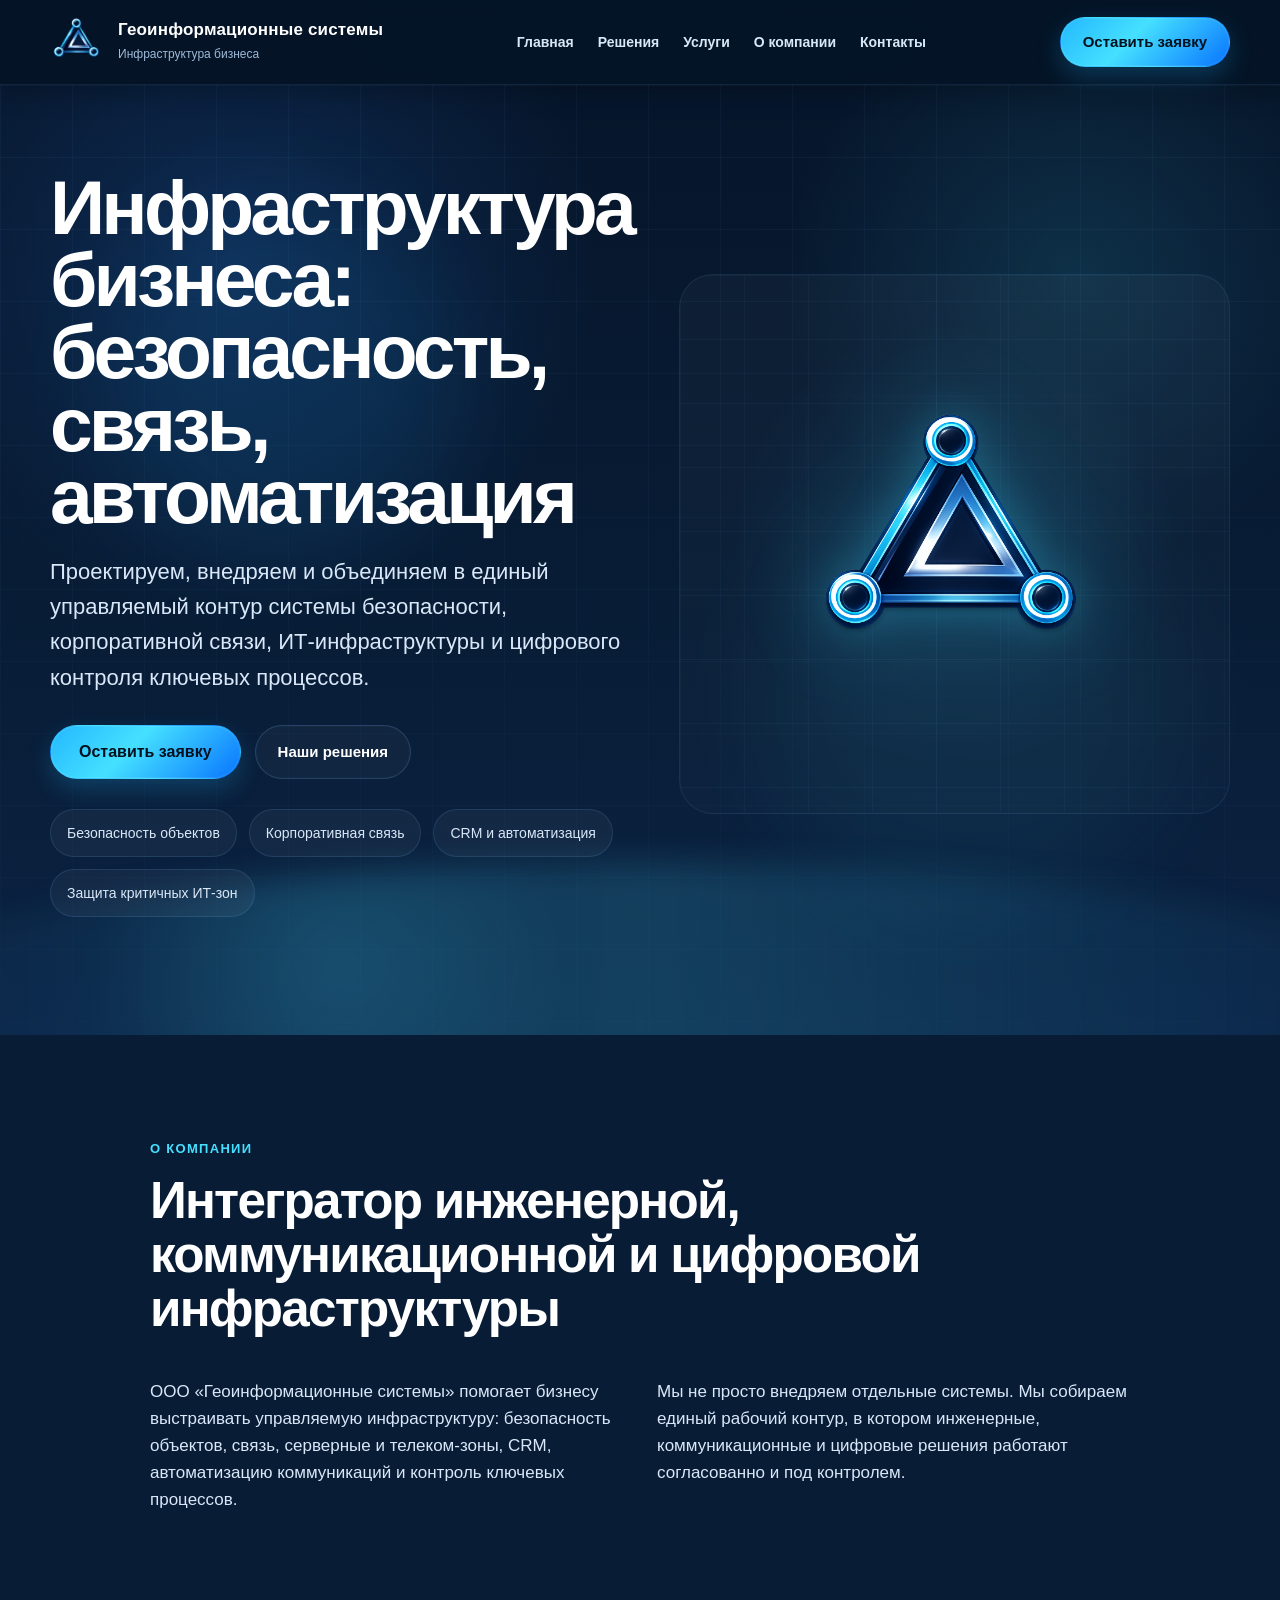
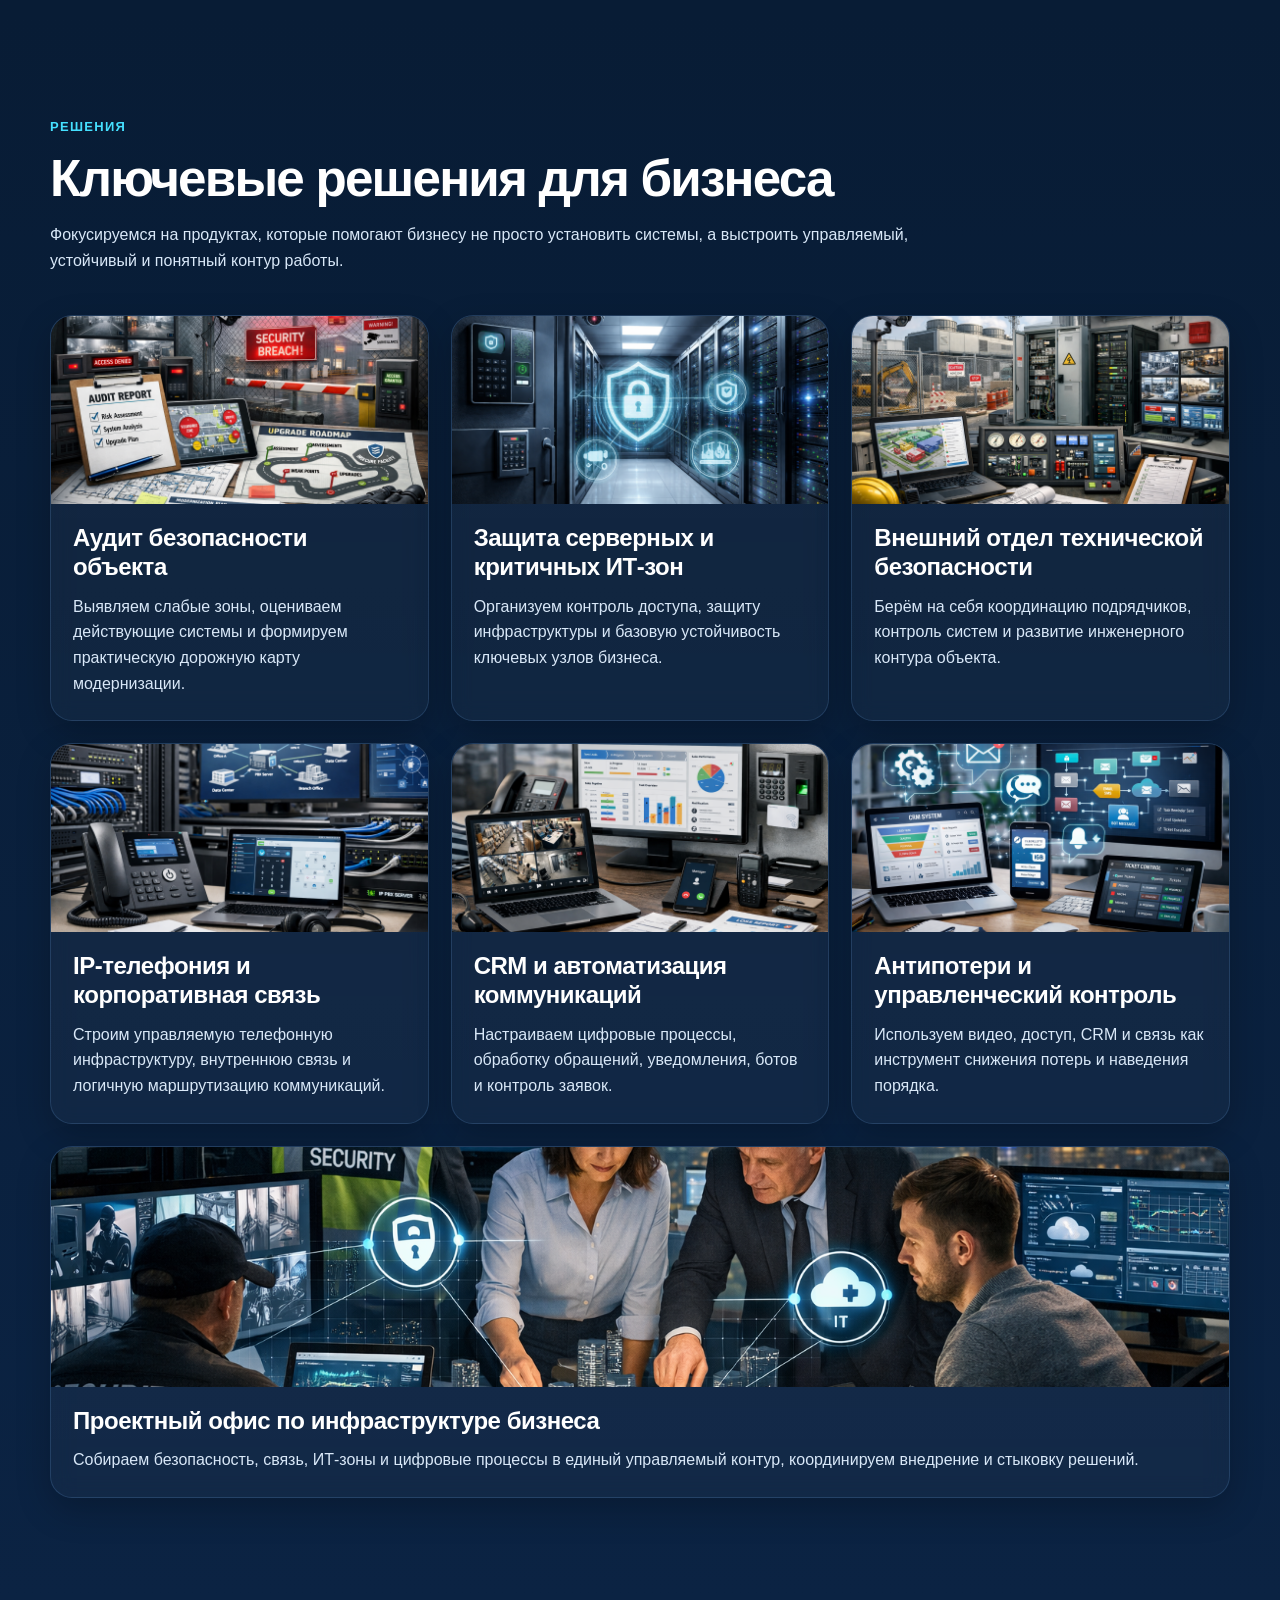
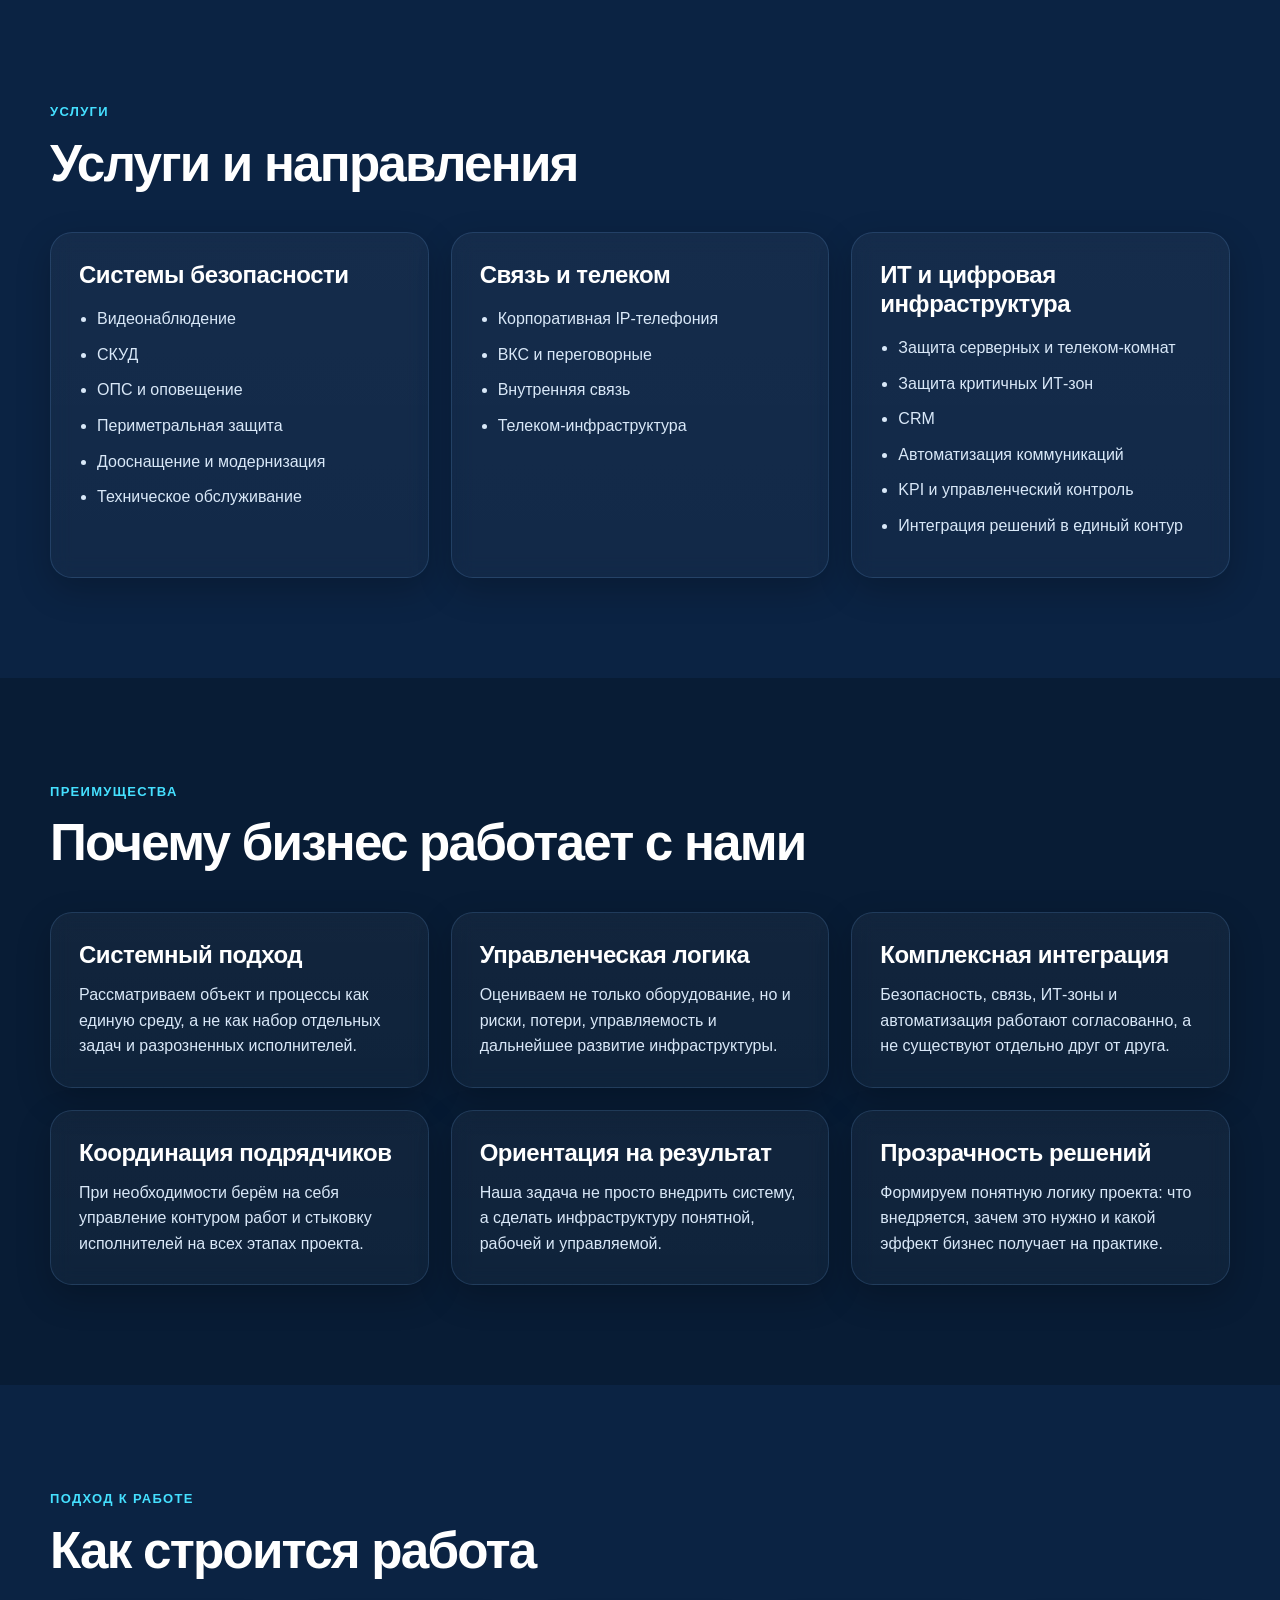
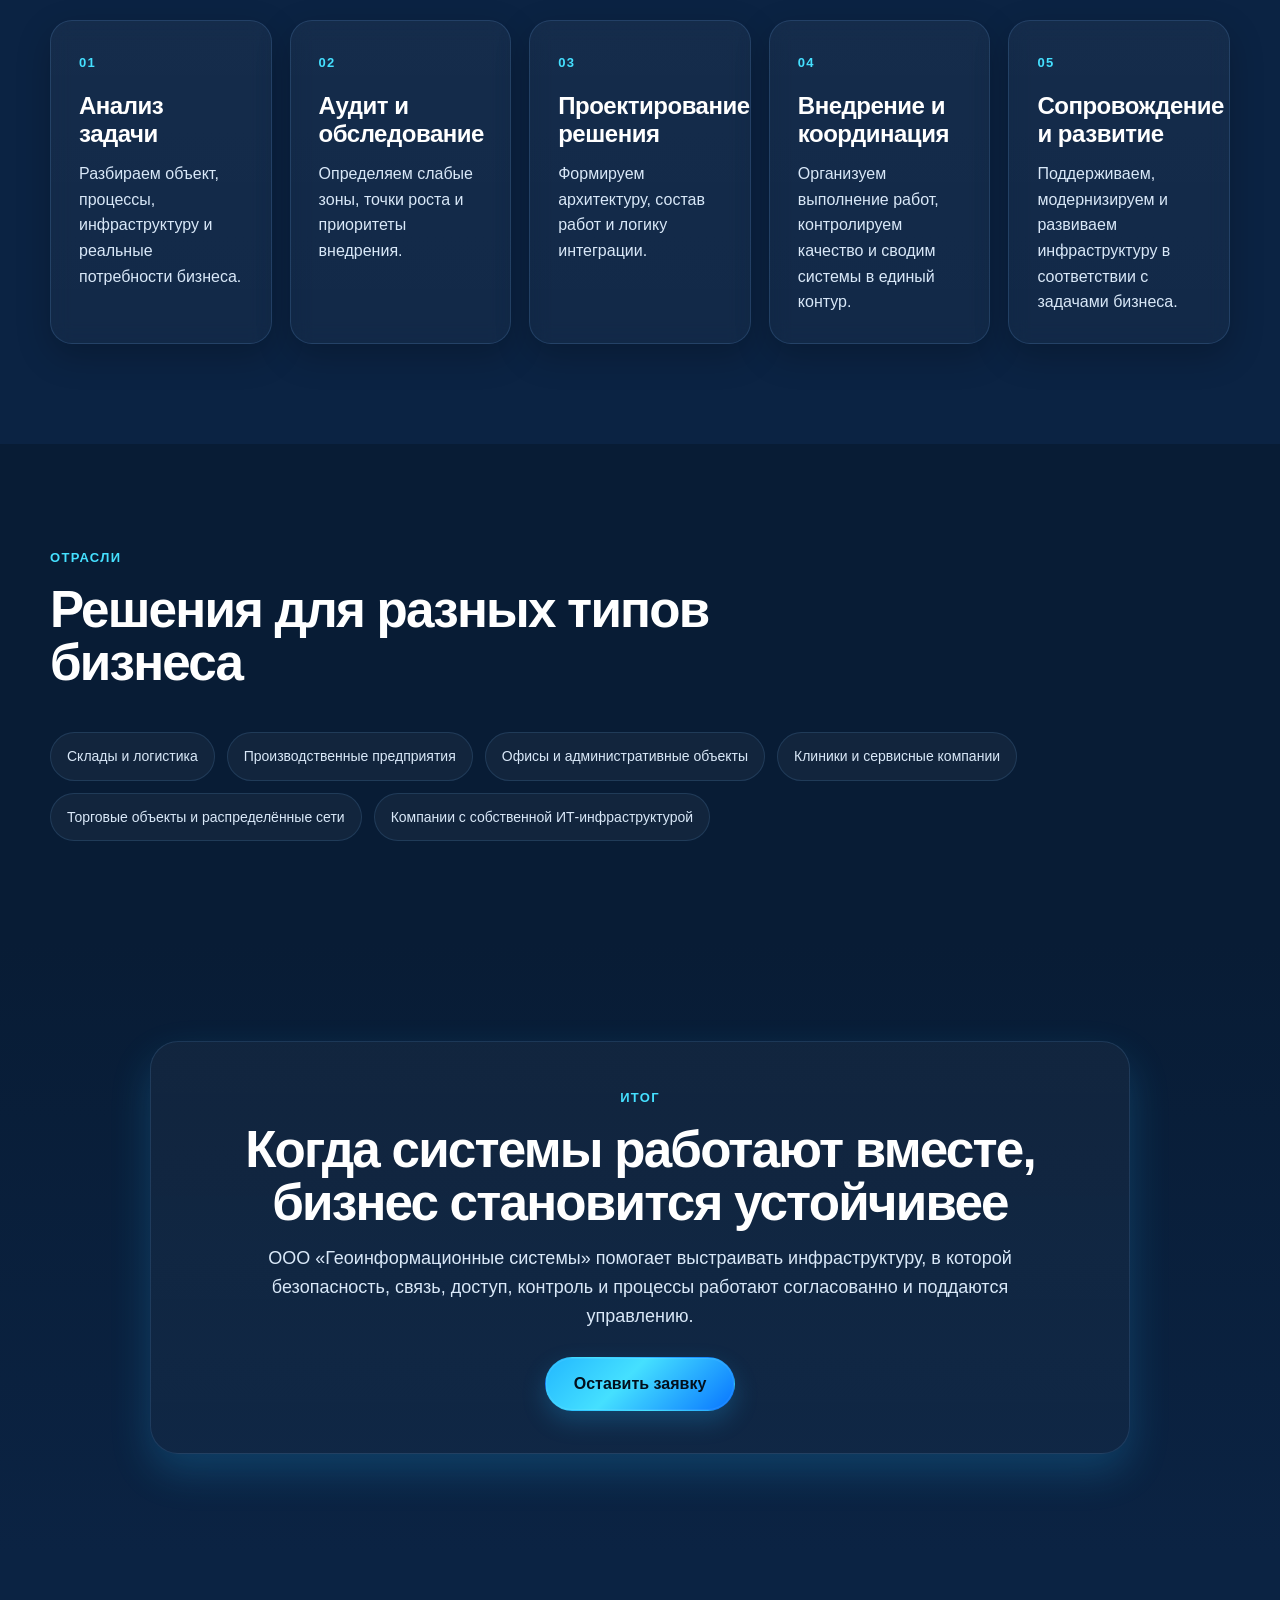
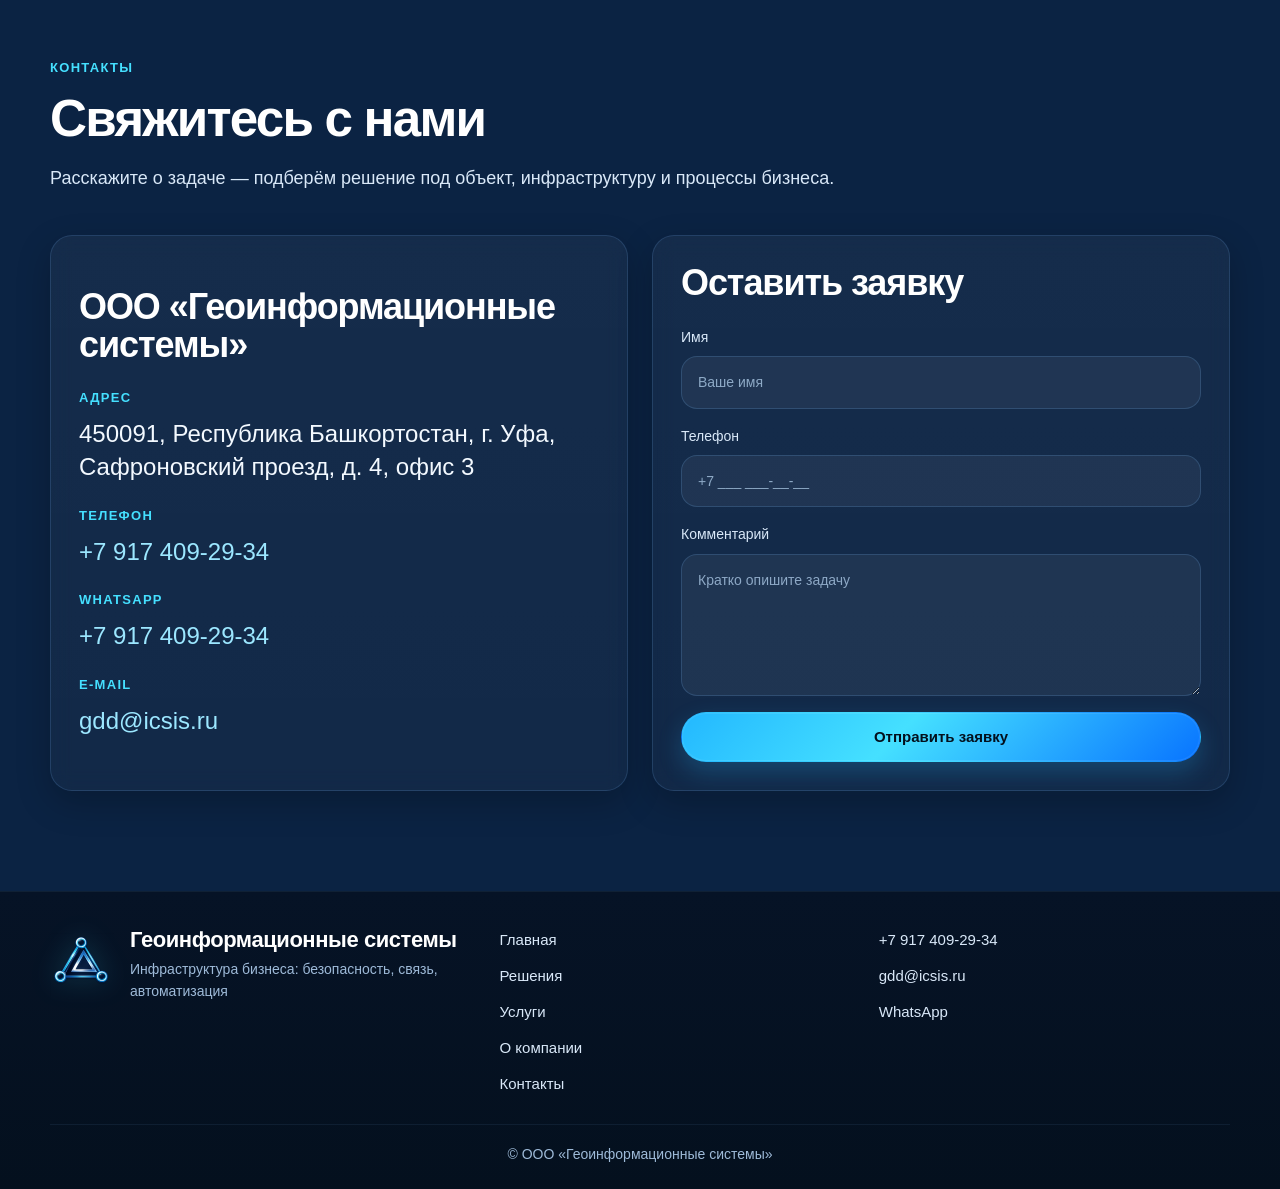
==== index.html @ 40b1e9b3 "index.html" ====
<!DOCTYPE html>
<html lang="ru">
<head>
  <meta charset="UTF-8" />
  <meta name="viewport" content="width=device-width, initial-scale=1.0" />
  <title>ООО «Геоинформационные системы»</title>
  <meta
    name="description"
    content="ООО «Геоинформационные системы». Инфраструктура бизнеса: безопасность, связь, автоматизация."
  />
  <link rel="stylesheet" href="style.css" />
</head>
<body>
  <header class="site-header">
    <div class="container header-container">
      <a href="#top" class="brand" aria-label="На главную">
        <div class="brand-logo">
          <img
            src="images/logo.png"
            alt="Логотип Геоинформационные системы"
            class="logo-img logo-img-small"
          />
        </div>
        <div class="brand-text">
          <span class="brand-title">Геоинформационные системы</span>
          <span class="brand-subtitle">Инфраструктура бизнеса</span>
        </div>
      </a>

      <nav class="main-nav" aria-label="Основная навигация">
        <a href="#hero">Главная</a>
        <a href="#solutions">Решения</a>
        <a href="#services">Услуги</a>
        <a href="#about">О компании</a>
        <a href="#contacts">Контакты</a>
      </nav>

      <a class="button button-primary header-button" href="#contacts">Оставить заявку</a>
    </div>
  </header>

  <main id="top">
    <section class="hero" id="hero">
      <div class="hero-bg-grid"></div>
      <div class="hero-bg-glow hero-bg-glow-1"></div>
      <div class="hero-bg-glow hero-bg-glow-2"></div>

      <div class="container hero-container hero-container-split">
        <div class="hero-content">
          <div class="hero-title-block">
            <h1>Инфраструктура бизнеса: безопасность, связь, автоматизация</h1>
          </div>

          <p class="hero-description">
            Проектируем, внедряем и объединяем в единый управляемый контур системы
            безопасности, корпоративной связи, ИТ-инфраструктуры и цифрового контроля
            ключевых процессов.
          </p>

          <div class="hero-buttons">
            <a class="button button-primary button-primary-large" href="#contacts">Оставить заявку</a>
            <a class="button button-secondary" href="#solutions">Наши решения</a>
          </div>

          <div class="hero-tags">
            <span>Безопасность объектов</span>
            <span>Корпоративная связь</span>
            <span>CRM и автоматизация</span>
            <span>Защита критичных ИТ-зон</span>
          </div>
        </div>

        <div class="hero-visual">
          <div class="hero-visual-frame">
            <div class="hero-logo-card">
              <img
                src="images/logo.png"
                alt="Логотип Геоинформационные системы"
                class="hero-main-logo"
              />
            </div>
          </div>
        </div>
      </div>
    </section>

    <section class="section section-about" id="about">
      <div class="container narrow">
        <div class="section-heading section-heading-tight">
          <span class="section-label">О компании</span>
          <h2>Интегратор инженерной, коммуникационной и цифровой инфраструктуры</h2>
        </div>

        <div class="text-columns">
          <p>
            ООО «Геоинформационные системы» помогает бизнесу выстраивать управляемую
            инфраструктуру: безопасность объектов, связь, серверные и телеком-зоны,
            CRM, автоматизацию коммуникаций и контроль ключевых процессов.
          </p>
          <p>
            Мы не просто внедряем отдельные системы. Мы собираем единый рабочий контур,
            в котором инженерные, коммуникационные и цифровые решения работают
            согласованно и под контролем.
          </p>
        </div>
      </div>
    </section>

    <section class="section section-solutions" id="solutions">
      <div class="container">
        <div class="section-heading">
          <span class="section-label">Решения</span>
          <h2>Ключевые решения для бизнеса</h2>
          <p>
            Фокусируемся на продуктах, которые помогают бизнесу не просто установить
            системы, а выстроить управляемый, устойчивый и понятный контур работы.
          </p>
        </div>

        <div class="cards-grid cards-grid-3">
          <article class="card solution-card">
            <img src="images/audit.png" alt="Аудит безопасности объекта" class="solution-image" />
            <div class="solution-content">
              <h3>Аудит безопасности объекта</h3>
              <p>
                Выявляем слабые зоны, оцениваем действующие системы и формируем
                практическую дорожную карту модернизации.
              </p>
            </div>
          </article>

          <article class="card solution-card">
            <img
              src="images/server-security.png"
              alt="Защита серверных и критичных ИТ-зон"
              class="solution-image"
            />
            <div class="solution-content">
              <h3>Защита серверных и критичных ИТ-зон</h3>
              <p>
                Организуем контроль доступа, защиту инфраструктуры и базовую устойчивость
                ключевых узлов бизнеса.
              </p>
            </div>
          </article>

          <article class="card solution-card">
            <img
              src="images/external-security-office.png"
              alt="Внешний отдел технической безопасности"
              class="solution-image"
            />
            <div class="solution-content">
              <h3>Внешний отдел технической безопасности</h3>
              <p>
                Берём на себя координацию подрядчиков, контроль систем и развитие
                инженерного контура объекта.
              </p>
            </div>
          </article>

          <article class="card solution-card">
            <img
              src="images/ip-telephony.png"
              alt="IP-телефония и корпоративная связь"
              class="solution-image"
            />
            <div class="solution-content">
              <h3>IP-телефония и корпоративная связь</h3>
              <p>
                Строим управляемую телефонную инфраструктуру, внутреннюю связь и
                логичную маршрутизацию коммуникаций.
              </p>
            </div>
          </article>

          <article class="card solution-card">
            <img
              src="images/crm-automation.png"
              alt="CRM и автоматизация коммуникаций"
              class="solution-image"
            />
            <div class="solution-content">
              <h3>CRM и автоматизация коммуникаций</h3>
              <p>
                Настраиваем цифровые процессы, обработку обращений, уведомления,
                ботов и контроль заявок.
              </p>
            </div>
          </article>

          <article class="card solution-card">
            <img
              src="images/anti-loss-control.png"
              alt="Антипотери и управленческий контроль"
              class="solution-image"
            />
            <div class="solution-content">
              <h3>Антипотери и управленческий контроль</h3>
              <p>
                Используем видео, доступ, CRM и связь как инструмент снижения потерь
                и наведения порядка.
              </p>
            </div>
          </article>

          <article class="card solution-card solution-card-wide">
            <img
              src="images/project-office.png"
              alt="Проектный офис по инфраструктуре бизнеса"
              class="solution-image solution-image-wide"
            />
            <div class="solution-content">
              <h3>Проектный офис по инфраструктуре бизнеса</h3>
              <p>
                Собираем безопасность, связь, ИТ-зоны и цифровые процессы в единый
                управляемый контур, координируем внедрение и стыковку решений.
              </p>
            </div>
          </article>
        </div>
      </div>
    </section>

    <section class="section section-services" id="services">
      <div class="container">
        <div class="section-heading">
          <span class="section-label">Услуги</span>
          <h2>Услуги и направления</h2>
        </div>

        <div class="services-columns">
          <article class="service-list card">
            <h3>Системы безопасности</h3>
            <ul>
              <li>Видеонаблюдение</li>
              <li>СКУД</li>
              <li>ОПС и оповещение</li>
              <li>Периметральная защита</li>
              <li>Дооснащение и модернизация</li>
              <li>Техническое обслуживание</li>
            </ul>
          </article>

          <article class="service-list card">
            <h3>Связь и телеком</h3>
            <ul>
              <li>Корпоративная IP-телефония</li>
              <li>ВКС и переговорные</li>
              <li>Внутренняя связь</li>
              <li>Телеком-инфраструктура</li>
            </ul>
          </article>

          <article class="service-list card">
            <h3>ИТ и цифровая инфраструктура</h3>
            <ul>
              <li>Защита серверных и телеком-комнат</li>
              <li>Защита критичных ИТ-зон</li>
              <li>CRM</li>
              <li>Автоматизация коммуникаций</li>
              <li>KPI и управленческий контроль</li>
              <li>Интеграция решений в единый контур</li>
            </ul>
          </article>
        </div>
      </div>
    </section>

    <section class="section section-benefits">
      <div class="container">
        <div class="section-heading">
          <span class="section-label">Преимущества</span>
          <h2>Почему бизнес работает с нами</h2>
        </div>

        <div class="benefits-grid">
          <article class="benefit-item card">
            <h3>Системный подход</h3>
            <p>
              Рассматриваем объект и процессы как единую среду, а не как набор
              отдельных задач и разрозненных исполнителей.
            </p>
          </article>

          <article class="benefit-item card">
            <h3>Управленческая логика</h3>
            <p>
              Оцениваем не только оборудование, но и риски, потери, управляемость
              и дальнейшее развитие инфраструктуры.
            </p>
          </article>

          <article class="benefit-item card">
            <h3>Комплексная интеграция</h3>
            <p>
              Безопасность, связь, ИТ-зоны и автоматизация работают согласованно,
              а не существуют отдельно друг от друга.
            </p>
          </article>

          <article class="benefit-item card">
            <h3>Координация подрядчиков</h3>
            <p>
              При необходимости берём на себя управление контуром работ и стыковку
              исполнителей на всех этапах проекта.
            </p>
          </article>

          <article class="benefit-item card">
            <h3>Ориентация на результат</h3>
            <p>
              Наша задача не просто внедрить систему, а сделать инфраструктуру
              понятной, рабочей и управляемой.
            </p>
          </article>

          <article class="benefit-item card">
            <h3>Прозрачность решений</h3>
            <p>
              Формируем понятную логику проекта: что внедряется, зачем это нужно
              и какой эффект бизнес получает на практике.
            </p>
          </article>
        </div>
      </div>
    </section>

    <section class="section section-process">
      <div class="container">
        <div class="section-heading">
          <span class="section-label">Подход к работе</span>
          <h2>Как строится работа</h2>
        </div>

        <div class="process-grid">
          <article class="process-step card">
            <span class="step-number">01</span>
            <h3>Анализ задачи</h3>
            <p>Разбираем объект, процессы, инфраструктуру и реальные потребности бизнеса.</p>
          </article>

          <article class="process-step card">
            <span class="step-number">02</span>
            <h3>Аудит и обследование</h3>
            <p>Определяем слабые зоны, точки роста и приоритеты внедрения.</p>
          </article>

          <article class="process-step card">
            <span class="step-number">03</span>
            <h3>Проектирование решения</h3>
            <p>Формируем архитектуру, состав работ и логику интеграции.</p>
          </article>

          <article class="process-step card">
            <span class="step-number">04</span>
            <h3>Внедрение и координация</h3>
            <p>Организуем выполнение работ, контролируем качество и сводим системы в единый контур.</p>
          </article>

          <article class="process-step card">
            <span class="step-number">05</span>
            <h3>Сопровождение и развитие</h3>
            <p>Поддерживаем, модернизируем и развиваем инфраструктуру в соответствии с задачами бизнеса.</p>
          </article>
        </div>
      </div>
    </section>

    <section class="section section-industries">
      <div class="container">
        <div class="section-heading">
          <span class="section-label">Отрасли</span>
          <h2>Решения для разных типов бизнеса</h2>
        </div>

        <div class="industry-tags">
          <span>Склады и логистика</span>
          <span>Производственные предприятия</span>
          <span>Офисы и административные объекты</span>
          <span>Клиники и сервисные компании</span>
          <span>Торговые объекты и распределённые сети</span>
          <span>Компании с собственной ИТ-инфраструктурой</span>
        </div>
      </div>
    </section>

    <section class="section section-cta">
      <div class="container narrow cta-box">
        <span class="section-label">Итог</span>
        <h2>Когда системы работают вместе, бизнес становится устойчивее</h2>
        <p>
          ООО «Геоинформационные системы» помогает выстраивать инфраструктуру, в которой
          безопасность, связь, доступ, контроль и процессы работают согласованно и поддаются управлению.
        </p>
        <a class="button button-primary button-primary-large" href="#contacts">Оставить заявку</a>
      </div>
    </section>

    <section class="section section-contacts" id="contacts">
      <div class="container">
        <div class="section-heading section-heading-contacts">
          <span class="section-label">Контакты</span>
          <h2>Свяжитесь с нами</h2>
          <p>Расскажите о задаче — подберём решение под объект, инфраструктуру и процессы бизнеса.</p>
        </div>

        <div class="contacts-grid contacts-grid-improved">
          <div class="contact-card card contact-card-info">
            <h3>ООО «Геоинформационные системы»</h3>

            <div class="contact-list">
              <div class="contact-row">
                <span class="contact-label">Адрес</span>
                <p>450091, Республика Башкортостан, г. Уфа, Сафроновский проезд, д. 4, офис 3</p>
              </div>

              <div class="contact-row">
                <span class="contact-label">Телефон</span>
                <p><a href="tel:+79174092934">+7 917 409-29-34</a></p>
              </div>

              <div class="contact-row">
                <span class="contact-label">WhatsApp</span>
                <p><a href="https://wa.me/79174092934" target="_blank" rel="noopener noreferrer">+7 917 409-29-34</a></p>
              </div>

              <div class="contact-row">
                <span class="contact-label">E-mail</span>
                <p><a href="mailto:gdd@icsis.ru">gdd@icsis.ru</a></p>
              </div>
            </div>
          </div>

          <div class="contact-card card contact-card-form">
            <h3>Оставить заявку</h3>
            <form class="contact-form">
              <label>
                Имя
                <input type="text" name="name" placeholder="Ваше имя" />
              </label>

              <label>
                Телефон
                <input type="tel" name="phone" placeholder="+7 ___ ___-__-__" />
              </label>

              <label>
                Комментарий
                <textarea name="message" rows="5" placeholder="Кратко опишите задачу"></textarea>
              </label>

              <button type="submit" class="button button-primary">Отправить заявку</button>
            </form>
          </div>
        </div>
      </div>
    </section>
  </main>

  <footer class="site-footer">
    <div class="container footer-container">
      <div class="footer-top">
        <div class="footer-brand-block">
          <img src="images/logo.png" alt="Логотип Геоинформационные системы" class="footer-logo" />
          <div class="footer-brand-text">
            <strong>Геоинформационные системы</strong>
            <span>Инфраструктура бизнеса: безопасность, связь, автоматизация</span>
          </div>
        </div>

        <div class="footer-links">
          <a href="#hero">Главная</a>
          <a href="#solutions">Решения</a>
          <a href="#services">Услуги</a>
          <a href="#about">О компании</a>
          <a href="#contacts">Контакты</a>
        </div>

        <div class="footer-contacts">
          <a href="tel:+79174092934">+7 917 409-29-34</a>
          <a href="mailto:gdd@icsis.ru">gdd@icsis.ru</a>
          <a href="https://wa.me/79174092934" target="_blank" rel="noopener noreferrer">WhatsApp</a>
        </div>
      </div>

      <div class="footer-bottom">
        <span>© ООО «Геоинформационные системы»</span>
      </div>
    </div>
  </footer>
</body>
</html>
<!-- rebuild -->
<!-- rebuild -->
---- style.css ----
:root {
  --bg-main: #06162b;
  --bg-dark: #081c35;
  --bg-mid: #0b2343;
  --bg-card: rgba(255, 255, 255, 0.055);
  --line: rgba(123, 187, 255, 0.16);

  --text-main: #ffffff;
  --text-soft: #d9e8f8;
  --text-muted: #9ebad8;

  --accent: #23b8ff;
  --accent-strong: #45e0ff;
  --accent-deep: #0874ff;

  --shadow-soft: 0 12px 34px rgba(0, 0, 0, 0.22);
  --shadow-accent: 0 18px 40px rgba(35, 184, 255, 0.2);

  --radius-lg: 22px;
  --radius-md: 16px;
  --container: 1180px;
}

*,
*::before,
*::after {
  box-sizing: border-box;
}

html {
  scroll-behavior: smooth;
}

body {
  margin: 0;
  font-family: Arial, Helvetica, sans-serif;
  background:
    radial-gradient(circle at top, rgba(35, 184, 255, 0.06), transparent 25%),
    linear-gradient(180deg, #06162b 0%, #071a33 100%);
  color: var(--text-main);
  line-height: 1.6;
  -webkit-font-smoothing: antialiased;
  text-rendering: optimizeLegibility;
}

a {
  color: inherit;
  text-decoration: none;
}

img {
  max-width: 100%;
  display: block;
}

.container {
  width: min(var(--container), calc(100% - 48px));
  margin: 0 auto;
}

.narrow {
  width: min(980px, calc(100% - 48px));
}

.site-header {
  position: sticky;
  top: 0;
  z-index: 100;
  backdrop-filter: blur(16px);
  background: rgba(5, 18, 35, 0.78);
  border-bottom: 1px solid rgba(123, 187, 255, 0.1);
  box-shadow: 0 8px 24px rgba(0, 0, 0, 0.22);
}

.header-container {
  min-height: 84px;
  display: flex;
  align-items: center;
  justify-content: space-between;
  gap: 28px;
}

.brand {
  display: flex;
  align-items: center;
  gap: 14px;
  min-width: 0;
  transition: opacity 0.2s ease;
}

.brand:hover {
  opacity: 0.95;
}

.brand-logo {
  flex-shrink: 0;
}

.logo-img {
  height: auto;
}

.logo-img-small {
  width: 54px;
}

.brand-text {
  display: flex;
  flex-direction: column;
  gap: 4px;
}

.brand-title {
  font-size: 17px;
  font-weight: 700;
  line-height: 1.2;
  letter-spacing: 0.01em;
}

.brand-subtitle {
  font-size: 12px;
  color: var(--text-muted);
}

.main-nav {
  display: flex;
  align-items: center;
  gap: 24px;
}

.main-nav a {
  position: relative;
  font-size: 14px;
  font-weight: 600;
  color: var(--text-soft);
  transition: color 0.2s ease, opacity 0.2s ease;
}

.main-nav a::after {
  content: "";
  position: absolute;
  left: 0;
  bottom: -8px;
  width: 100%;
  height: 2px;
  border-radius: 999px;
  background: linear-gradient(90deg, var(--accent), var(--accent-strong));
  transform: scaleX(0);
  transform-origin: center;
  transition: transform 0.22s ease;
}

.main-nav a:hover {
  color: #ffffff;
}

.main-nav a:hover::after {
  transform: scaleX(1);
}

.button {
  display: inline-flex;
  align-items: center;
  justify-content: center;
  min-height: 50px;
  padding: 0 22px;
  border-radius: 999px;
  border: 1px solid transparent;
  font-size: 15px;
  font-weight: 700;
  cursor: pointer;
  transition:
    transform 0.2s ease,
    box-shadow 0.25s ease,
    background 0.25s ease,
    border-color 0.25s ease,
    color 0.25s ease;
}

.button:hover {
  transform: translateY(-2px);
}

.button-primary {
  position: relative;
  overflow: hidden;
  background: linear-gradient(135deg, var(--accent) 0%, var(--accent-strong) 42%, var(--accent-deep) 100%);
  color: #03101d;
  box-shadow:
    0 10px 24px rgba(35, 184, 255, 0.22),
    0 0 0 1px rgba(255, 255, 255, 0.08) inset;
}

.button-primary::after {
  content: "";
  position: absolute;
  inset: 0;
  background: linear-gradient(120deg, transparent, rgba(255, 255, 255, 0.28), transparent);
  transform: translateX(-120%);
  transition: transform 0.7s ease;
}

.button-primary:hover::after {
  transform: translateX(120%);
}

.button-primary:hover {
  box-shadow:
    0 18px 34px rgba(35, 184, 255, 0.34),
    0 0 0 1px rgba(255, 255, 255, 0.12) inset;
}

.button-primary-large {
  min-height: 54px;
  padding: 0 28px;
  font-size: 16px;
}

.button-secondary {
  background: rgba(255, 255, 255, 0.035);
  border-color: rgba(123, 187, 255, 0.2);
  color: var(--text-main);
  box-shadow: inset 0 0 0 1px rgba(255, 255, 255, 0.015);
}

.button-secondary:hover {
  background: rgba(255, 255, 255, 0.07);
  border-color: rgba(123, 187, 255, 0.34);
}

.header-button {
  white-space: nowrap;
}

.hero {
  position: relative;
  overflow: hidden;
  background:
    radial-gradient(circle at 18% 18%, rgba(44, 116, 225, 0.2), transparent 28%),
    radial-gradient(circle at 84% 20%, rgba(69, 224, 255, 0.12), transparent 22%),
    linear-gradient(180deg, #06162b 0%, #081c35 54%, #0b2343 100%);
}

.hero-bg-grid {
  position: absolute;
  inset: 0;
  background-image:
    linear-gradient(rgba(123, 187, 255, 0.06) 1px, transparent 1px),
    linear-gradient(90deg, rgba(123, 187, 255, 0.06) 1px, transparent 1px);
  background-size: 72px 72px;
  mask-image: linear-gradient(180deg, rgba(0, 0, 0, 0.95), rgba(0, 0, 0, 0.28));
  pointer-events: none;
}

.hero-bg-glow {
  position: absolute;
  border-radius: 999px;
  filter: blur(50px);
  pointer-events: none;
  opacity: 0.75;
}

.hero-bg-glow-1 {
  top: 12%;
  left: 8%;
  width: 360px;
  height: 360px;
  background: rgba(35, 184, 255, 0.11);
  animation: floatGlow1 12s ease-in-out infinite alternate;
}

.hero-bg-glow-2 {
  right: 8%;
  bottom: 14%;
  width: 420px;
  height: 420px;
  background: rgba(69, 224, 255, 0.08);
  animation: floatGlow2 14s ease-in-out infinite alternate;
}

.hero::after {
  content: "";
  position: absolute;
  left: -10%;
  right: -10%;
  bottom: -88px;
  height: 260px;
  background:
    radial-gradient(circle at 30% 40%, rgba(69, 224, 255, 0.15), transparent 22%),
    linear-gradient(90deg, rgba(14, 67, 140, 0.08), rgba(69, 224, 255, 0.16), rgba(14, 67, 140, 0.08));
  border-radius: 50% 50% 0 0;
  filter: blur(16px);
  pointer-events: none;
}

.hero-container {
  position: relative;
  z-index: 2;
  min-height: calc(100vh - 84px);
  padding: 86px 0 118px;
}

.hero-container-split {
  display: grid;
  grid-template-columns: minmax(0, 1fr) minmax(420px, 0.95fr);
  gap: 48px;
  align-items: center;
}

.hero-content {
  max-width: 760px;
  align-self: center;
}

.hero-title-block {
  margin-bottom: 22px;
}

.hero h1 {
  margin: 0 0 22px;
  max-width: 760px;
  font-size: clamp(54px, 6vw, 88px);
  line-height: 0.94;
  letter-spacing: -0.05em;
}

.hero-description {
  max-width: 720px;
  margin: 0 0 30px;
  font-size: clamp(18px, 2vw, 22px);
  color: var(--text-soft);
}

.hero-buttons {
  display: flex;
  flex-wrap: wrap;
  gap: 14px;
  margin-bottom: 30px;
}

.hero-tags,
.industry-tags {
  display: flex;
  flex-wrap: wrap;
  gap: 12px;
}

.hero-tags span,
.industry-tags span {
  padding: 12px 16px;
  border-radius: 999px;
  background: rgba(255, 255, 255, 0.045);
  border: 1px solid rgba(123, 187, 255, 0.14);
  color: var(--text-soft);
  font-size: 14px;
  transition: border-color 0.2s ease, background 0.2s ease, transform 0.2s ease;
}

.hero-tags span:hover,
.industry-tags span:hover {
  border-color: rgba(69, 224, 255, 0.28);
  background: rgba(255, 255, 255, 0.07);
  transform: translateY(-1px);
}

.hero-visual {
  display: flex;
  justify-content: center;
  align-items: center;
  min-height: 100%;
}

.hero-visual-frame {
  width: 100%;
  min-height: 620px;
  display: flex;
  align-items: center;
  justify-content: center;
}

.hero-logo-card {
  position: relative;
  width: min(100%, 700px);
  height: min(62vh, 540px);
  min-height: 420px;
  display: flex;
  align-items: center;
  justify-content: center;
  border-radius: 34px;
  background:
    linear-gradient(180deg, rgba(255, 255, 255, 0.03), rgba(255, 255, 255, 0.015)),
    radial-gradient(circle at 50% 50%, rgba(69, 224, 255, 0.12), transparent 58%);
  border: 1px solid rgba(123, 187, 255, 0.1);
  overflow: hidden;
}

.hero-logo-card::before {
  content: "";
  position: absolute;
  inset: 0;
  background-image:
    linear-gradient(rgba(123, 187, 255, 0.045) 1px, transparent 1px),
    linear-gradient(90deg, rgba(123, 187, 255, 0.045) 1px, transparent 1px);
  background-size: 64px 64px;
  pointer-events: none;
}

.hero-main-logo {
  position: relative;
  z-index: 1;
  width: min(54%, 320px);
  filter:
    drop-shadow(0 0 22px rgba(69, 224, 255, 0.22))
    drop-shadow(0 0 44px rgba(35, 184, 255, 0.14));
}

.section {
  position: relative;
  padding: 100px 0;
}

.section-about,
.section-benefits,
.section-industries {
  background: var(--bg-dark);
}

.section-services,
.section-process,
.section-contacts {
  background: var(--bg-mid);
}

.section-solutions,
.section-cta {
  background: linear-gradient(180deg, #081c35 0%, #0b2343 100%);
}

.section-heading {
  max-width: 860px;
  margin-bottom: 42px;
}

.section-heading-tight {
  max-width: 820px;
}

.section-heading-contacts {
  max-width: 820px;
}

.section-heading-contacts p {
  font-size: 18px;
}

.section-label {
  display: inline-block;
  margin-bottom: 14px;
  color: var(--accent-strong);
  font-size: 13px;
  font-weight: 700;
  letter-spacing: 0.1em;
  text-transform: uppercase;
}

.section-heading h2,
.cta-box h2 {
  margin: 0 0 14px;
  font-size: clamp(30px, 4vw, 54px);
  line-height: 1.05;
  letter-spacing: -0.035em;
}

.section-heading p,
.text-columns p,
.card p,
.cta-box p,
.contact-card p {
  color: var(--text-soft);
}

.text-columns {
  display: grid;
  grid-template-columns: 1fr 1fr;
  gap: 34px;
}

.text-columns p {
  margin: 0;
  max-width: 100%;
  font-size: 17px;
}

.cards-grid {
  display: grid;
  gap: 22px;
}

.cards-grid-3 {
  grid-template-columns: repeat(3, minmax(0, 1fr));
}

.card {
  background:
    linear-gradient(180deg, rgba(255, 255, 255, 0.045), rgba(255, 255, 255, 0.03));
  border: 1px solid var(--line);
  border-radius: var(--radius-lg);
  box-shadow: var(--shadow-soft);
  backdrop-filter: blur(10px);
  transition:
    transform 0.22s ease,
    border-color 0.22s ease,
    box-shadow 0.22s ease;
}

.card:hover {
  transform: translateY(-4px);
  border-color: rgba(69, 224, 255, 0.22);
  box-shadow: 0 18px 42px rgba(0, 0, 0, 0.26);
}

.solution-card {
  overflow: hidden;
  display: flex;
  flex-direction: column;
  padding: 0;
}

.solution-image {
  width: 100%;
  height: 188px;
  object-fit: cover;
  object-position: center;
}

.solution-image-wide {
  height: 240px;
}

.solution-content {
  padding: 20px 22px 24px;
}

.card h3 {
  margin: 0 0 12px;
  font-size: 24px;
  line-height: 1.2;
  letter-spacing: -0.02em;
}

.card p {
  margin: 0;
  font-size: 16px;
}

.solution-card-wide {
  grid-column: span 3;
}

.services-columns {
  display: grid;
  grid-template-columns: repeat(3, minmax(0, 1fr));
  gap: 22px;
}

.service-list,
.benefit-item,
.process-step,
.contact-card {
  padding: 28px;
}

.service-list ul {
  margin: 16px 0 0;
  padding-left: 18px;
}

.service-list li {
  margin-bottom: 10px;
  color: var(--text-soft);
}

.benefits-grid {
  display: grid;
  grid-template-columns: repeat(3, minmax(0, 1fr));
  gap: 22px;
}

.process-grid {
  display: grid;
  grid-template-columns: repeat(5, minmax(0, 1fr));
  gap: 18px;
}

.step-number {
  display: inline-block;
  margin-bottom: 18px;
  font-size: 13px;
  font-weight: 700;
  color: var(--accent-strong);
  letter-spacing: 0.1em;
}

.cta-box {
  text-align: center;
  padding: 42px 34px;
  border: 1px solid rgba(123, 187, 255, 0.14);
  border-radius: 28px;
  background:
    linear-gradient(180deg, rgba(255, 255, 255, 0.04), rgba(255, 255, 255, 0.025));
  box-shadow: var(--shadow-accent);
}

.cta-box p {
  max-width: 760px;
  margin: 0 auto 26px;
  font-size: 18px;
}

.contacts-grid {
  display: grid;
  grid-template-columns: 1fr 1fr;
  gap: 24px;
}

.contacts-grid-improved {
  align-items: stretch;
}

.contact-card-info,
.contact-card-form {
  min-height: 100%;
}

.contact-card-info {
  display: flex;
  flex-direction: column;
  justify-content: center;
}

.contact-card-info h3,
.contact-card-form h3 {
  margin-bottom: 24px;
  font-size: 36px;
  line-height: 1.05;
  letter-spacing: -0.03em;
}

.contact-list {
  display: grid;
  gap: 22px;
}

.contact-row {
  display: grid;
  gap: 8px;
  text-align: left;
}

.contact-label {
  display: inline-block;
  font-size: 13px;
  font-weight: 700;
  letter-spacing: 0.1em;
  text-transform: uppercase;
  color: var(--accent-strong);
}

.contact-row p {
  margin: 0;
  font-size: 24px;
  line-height: 1.4;
  color: #f3f9ff;
}

.contact-row a {
  color: #9ce7ff;
  transition: color 0.2s ease;
}

.contact-row a:hover {
  color: #ffffff;
}

.contact-form {
  display: grid;
  gap: 16px;
}

.contact-form label {
  display: grid;
  gap: 8px;
  font-size: 14px;
  color: var(--text-soft);
}

.contact-form input,
.contact-form textarea {
  width: 100%;
  border: 1px solid rgba(123, 187, 255, 0.18);
  background: rgba(255, 255, 255, 0.05);
  color: #ffffff;
  border-radius: var(--radius-md);
  padding: 14px 16px;
  font: inherit;
  outline: none;
  transition: border-color 0.2s ease, box-shadow 0.2s ease, background 0.2s ease;
}

.contact-form input::placeholder,
.contact-form textarea::placeholder {
  color: #8ea9c6;
}

.contact-form input:focus,
.contact-form textarea:focus {
  border-color: rgba(69, 224, 255, 0.46);
  background: rgba(255, 255, 255, 0.065);
  box-shadow: 0 0 0 4px rgba(69, 224, 255, 0.08);
}

.site-footer {
  padding: 36px 0 24px;
  background: linear-gradient(180deg, #061326 0%, #04101e 100%);
  border-top: 1px solid rgba(123, 187, 255, 0.1);
}

.footer-container {
  display: flex;
  flex-direction: column;
  gap: 28px;
}

.footer-top {
  display: grid;
  grid-template-columns: 1.2fr 1fr 1fr;
  gap: 28px;
  align-items: start;
}

.footer-brand-block {
  display: flex;
  align-items: center;
  gap: 16px;
}

.footer-logo {
  width: 64px;
  flex-shrink: 0;
  filter: drop-shadow(0 0 14px rgba(69, 224, 255, 0.16));
}

.footer-brand-text {
  display: flex;
  flex-direction: column;
  gap: 6px;
}

.footer-brand-text strong {
  font-size: 22px;
  line-height: 1.1;
  letter-spacing: -0.02em;
}

.footer-brand-text span {
  font-size: 14px;
  color: var(--text-muted);
}

.footer-links,
.footer-contacts {
  display: flex;
  flex-direction: column;
  gap: 12px;
}

.footer-links a,
.footer-contacts a {
  color: var(--text-soft);
  font-size: 15px;
  transition: color 0.2s ease;
}

.footer-links a:hover,
.footer-contacts a:hover {
  color: #ffffff;
}

.footer-bottom {
  padding-top: 18px;
  border-top: 1px solid rgba(123, 187, 255, 0.08);
  text-align: center;
  color: var(--text-muted);
  font-size: 14px;
}

@keyframes floatGlow1 {
  0% {
    transform: translate3d(0, 0, 0) scale(1);
  }
  100% {
    transform: translate3d(30px, -16px, 0) scale(1.08);
  }
}

@keyframes floatGlow2 {
  0% {
    transform: translate3d(0, 0, 0) scale(1);
  }
  100% {
    transform: translate3d(-24px, 18px, 0) scale(1.06);
  }
}

@media (max-width: 1180px) {
  .main-nav {
    gap: 18px;
  }

  .cards-grid-3,
  .services-columns,
  .benefits-grid {
    grid-template-columns: repeat(2, minmax(0, 1fr));
  }

  .solution-card-wide {
    grid-column: span 2;
  }

  .process-grid {
    grid-template-columns: repeat(3, minmax(0, 1fr));
  }
}

@media (max-width: 980px) {
  .hero-container-split {
    grid-template-columns: 1fr;
    gap: 34px;
  }

  .hero-visual-frame {
    min-height: 420px;
  }

  .hero-logo-card {
    width: min(100%, 520px);
    height: 380px;
    min-height: 380px;
  }

  .footer-top {
    grid-template-columns: 1fr;
    text-align: center;
  }

  .footer-brand-block {
    justify-content: center;
  }

  .footer-links,
  .footer-contacts {
    align-items: center;
  }

  .contact-card-info h3,
  .contact-card-form h3 {
    font-size: 30px;
  }

  .contact-row p {
    font-size: 20px;
  }
}

@media (max-width: 920px) {
  .header-container {
    flex-wrap: wrap;
    justify-content: center;
    padding: 16px 0;
  }

  .main-nav {
    order: 3;
    width: 100%;
    justify-content: center;
    flex-wrap: wrap;
  }

  .header-button {
    order: 2;
  }

  .text-columns,
  .contacts-grid {
    grid-template-columns: 1fr;
  }

  .hero-container {
    min-height: auto;
    padding: 72px 0 100px;
  }

  .hero h1 {
    line-height: 1;
  }
}

@media (max-width: 680px) {
  .container,
  .narrow {
    width: min(var(--container), calc(100% - 24px));
  }

  .section {
    padding: 76px 0;
  }

  .cards-grid-3,
  .services-columns,
  .benefits-grid,
  .process-grid {
    grid-template-columns: 1fr;
  }

  .solution-card-wide {
    grid-column: span 1;
  }

  .brand {
    justify-content: center;
  }

  .brand-text {
    display: none;
  }

  .logo-img-small {
    width: 48px;
  }

  .hero h1 {
    font-size: 46px;
  }

  .hero-description {
    font-size: 18px;
  }

  .button {
    width: 100%;
  }

  .hero-buttons {
    flex-direction: column;
  }

  .solution-image {
    height: 180px;
  }

  .solution-image-wide {
    height: 200px;
  }

  .cta-box {
    padding: 30px 20px;
  }

  .hero-logo-card {
    height: 320px;
    min-height: 320px;
    border-radius: 24px;
  }

  .hero-main-logo {
    width: min(62%, 240px);
  }

  .contact-card-info h3,
  .contact-card-form h3 {
    font-size: 26px;
  }

  .contact-row p {
    font-size: 18px;
  }

  .footer-brand-text strong {
    font-size: 18px;
  }
}

@media (prefers-reduced-motion: reduce) {
  html {
    scroll-behavior: auto;
  }

  *,
  *::before,
  *::after {
    animation: none !important;
    transition: none !important;
  }
}
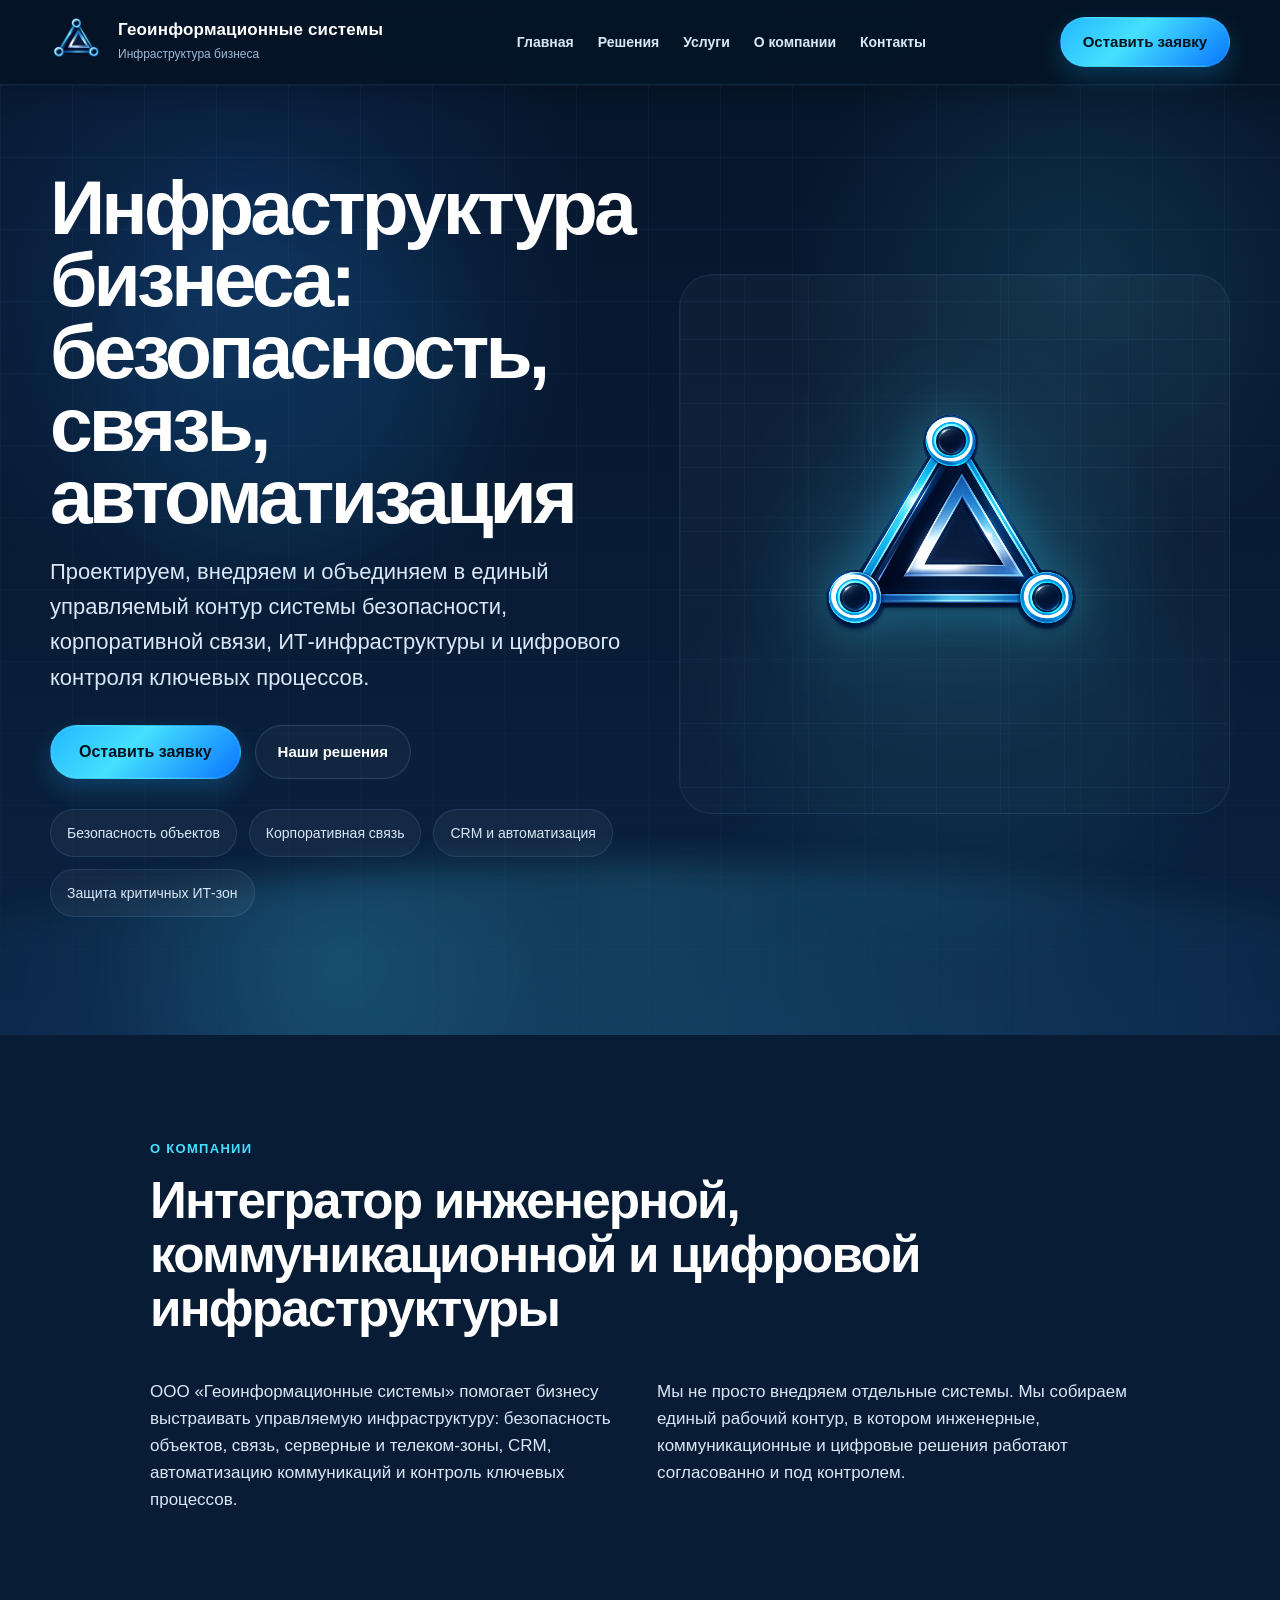
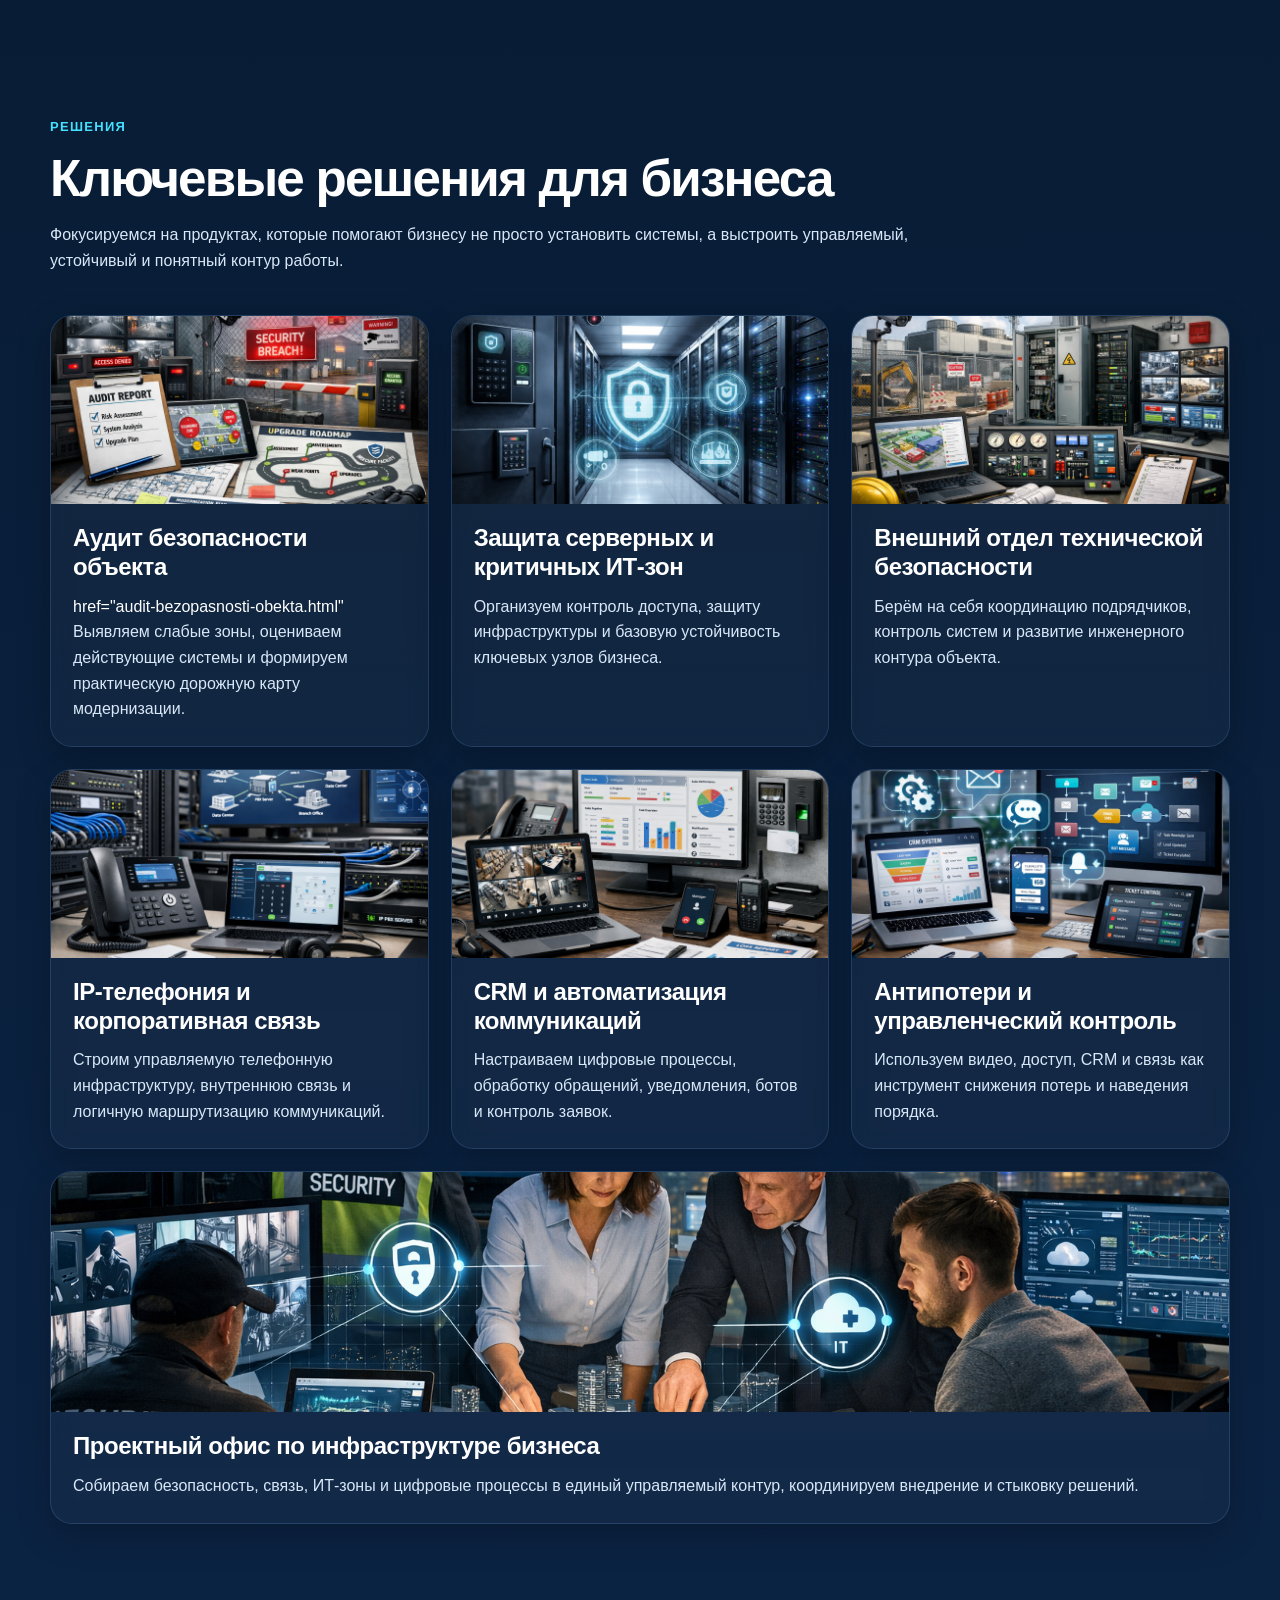
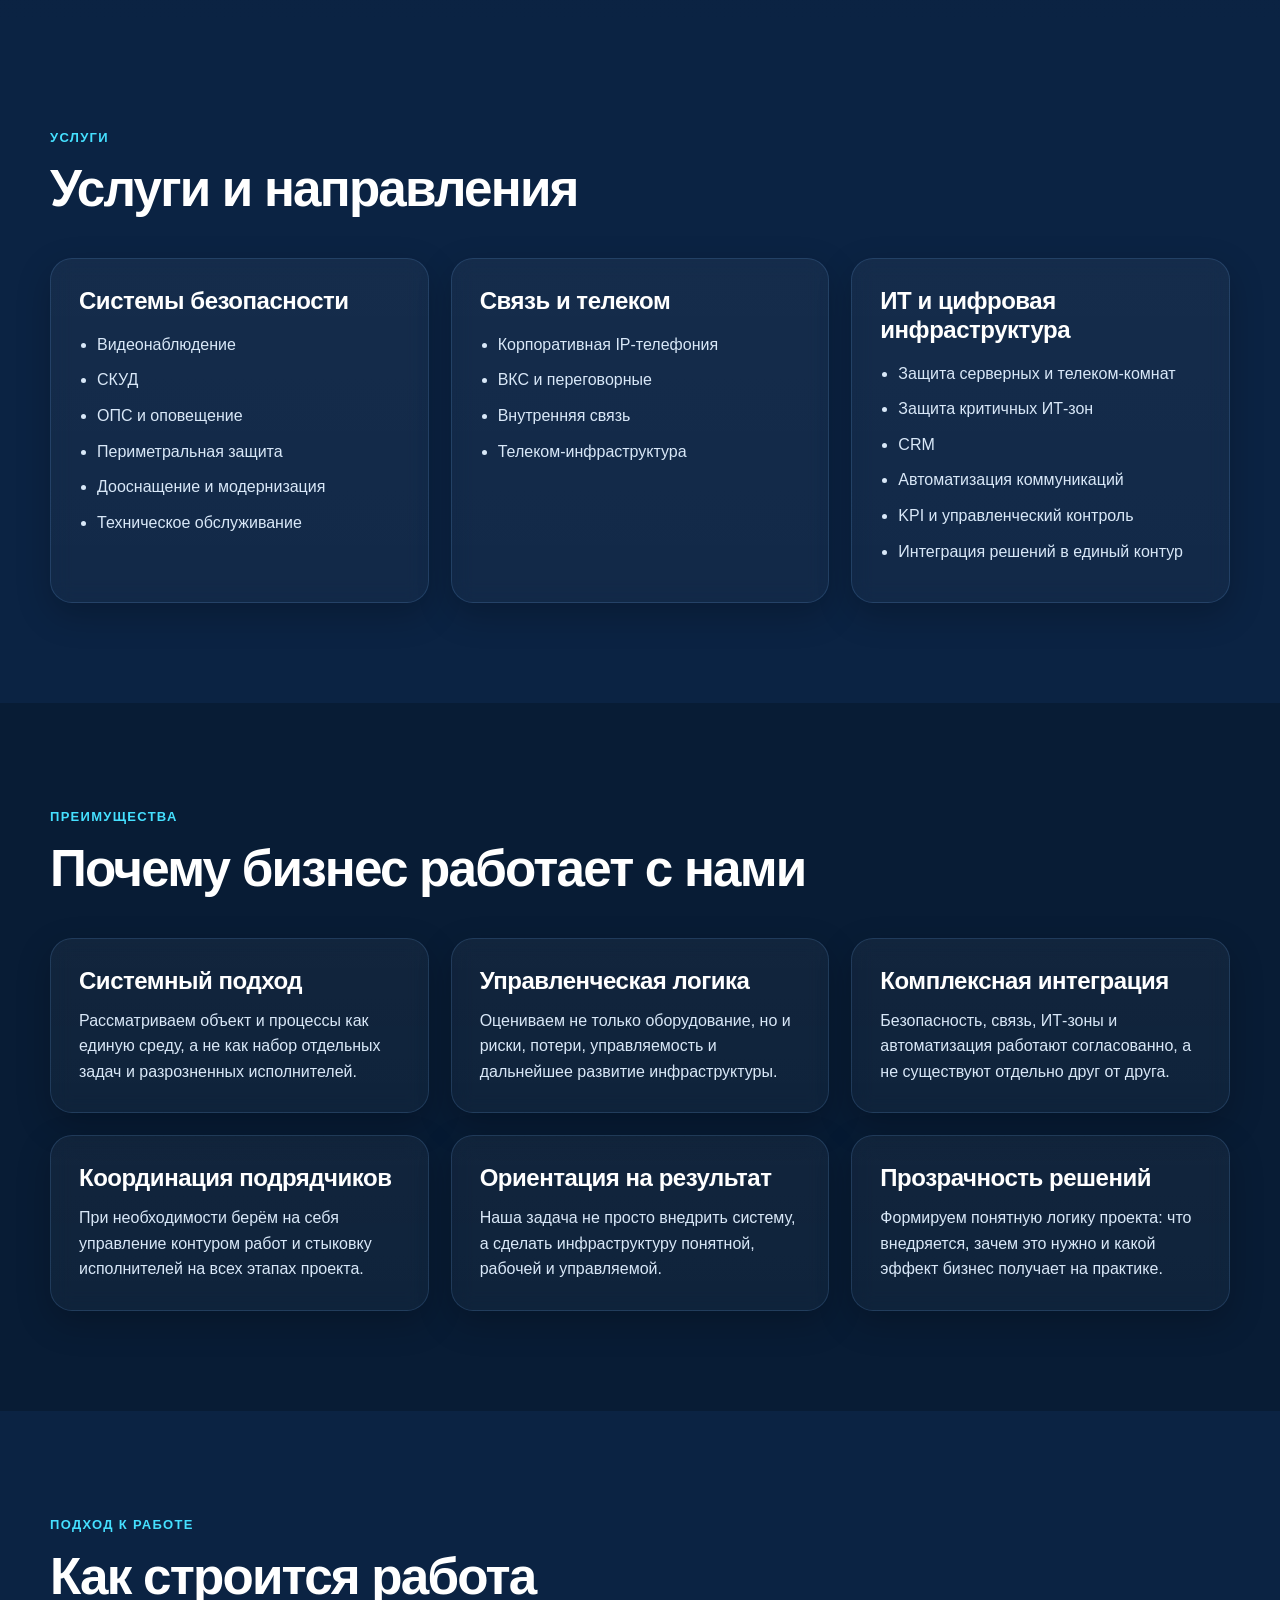
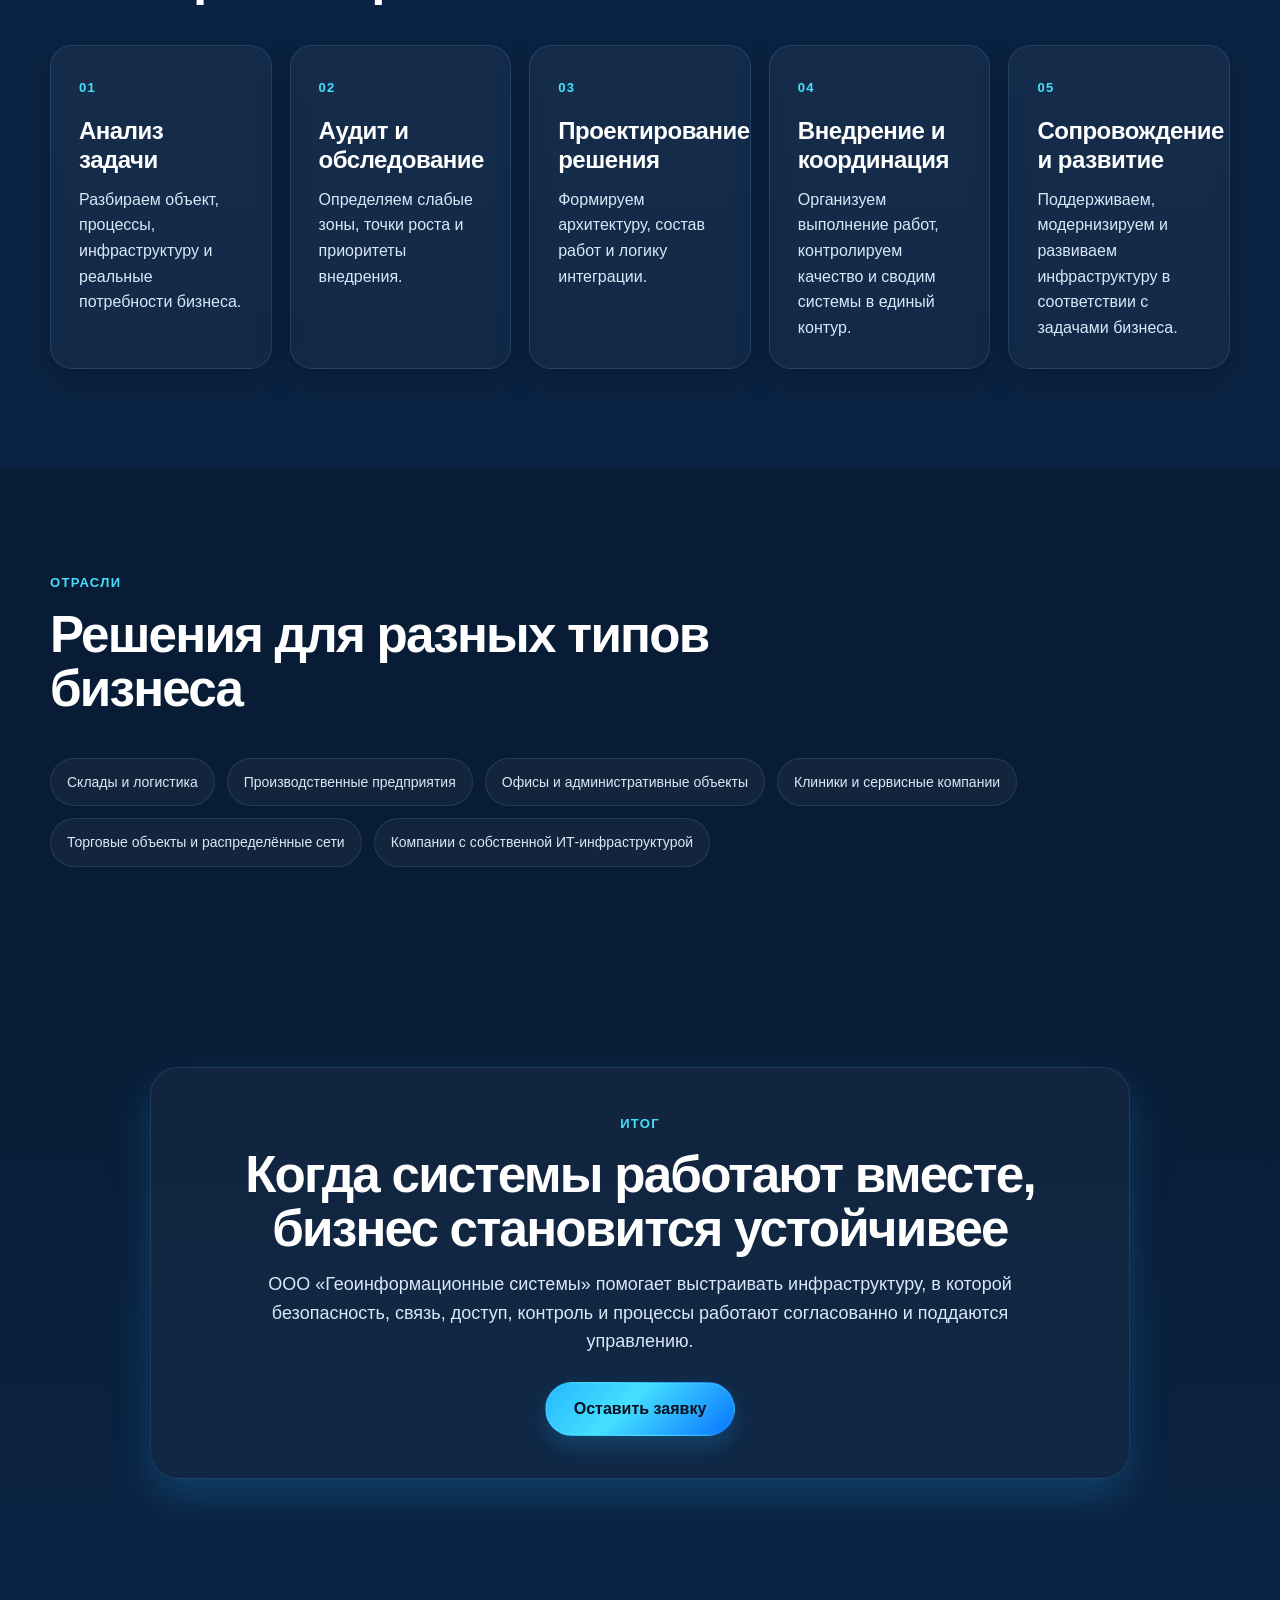
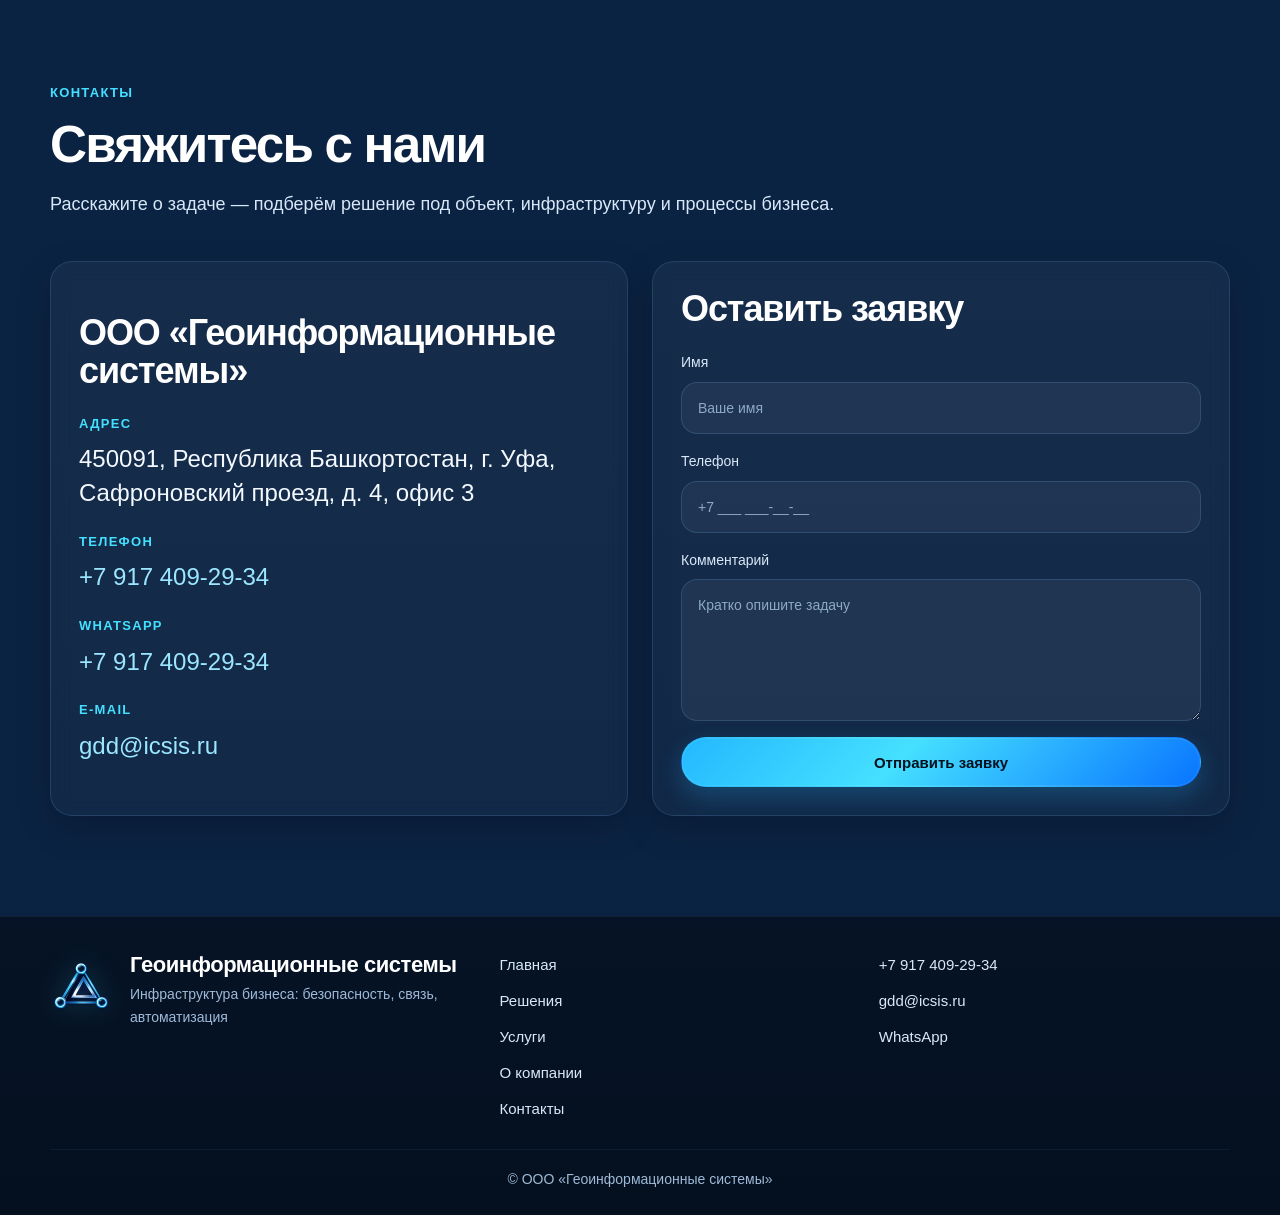
==== commit 9d7bf3d3: "index.html" ====
--- a/index.html
+++ b/index.html
@@ -122,6 +122,7 @@
             <img src="images/audit.png" alt="Аудит безопасности объекта" class="solution-image" />
             <div class="solution-content">
               <h3>Аудит безопасности объекта</h3>
+              href="audit-bezopasnosti-obekta.html"
               <p>
                 Выявляем слабые зоны, оцениваем действующие системы и формируем
                 практическую дорожную карту модернизации.
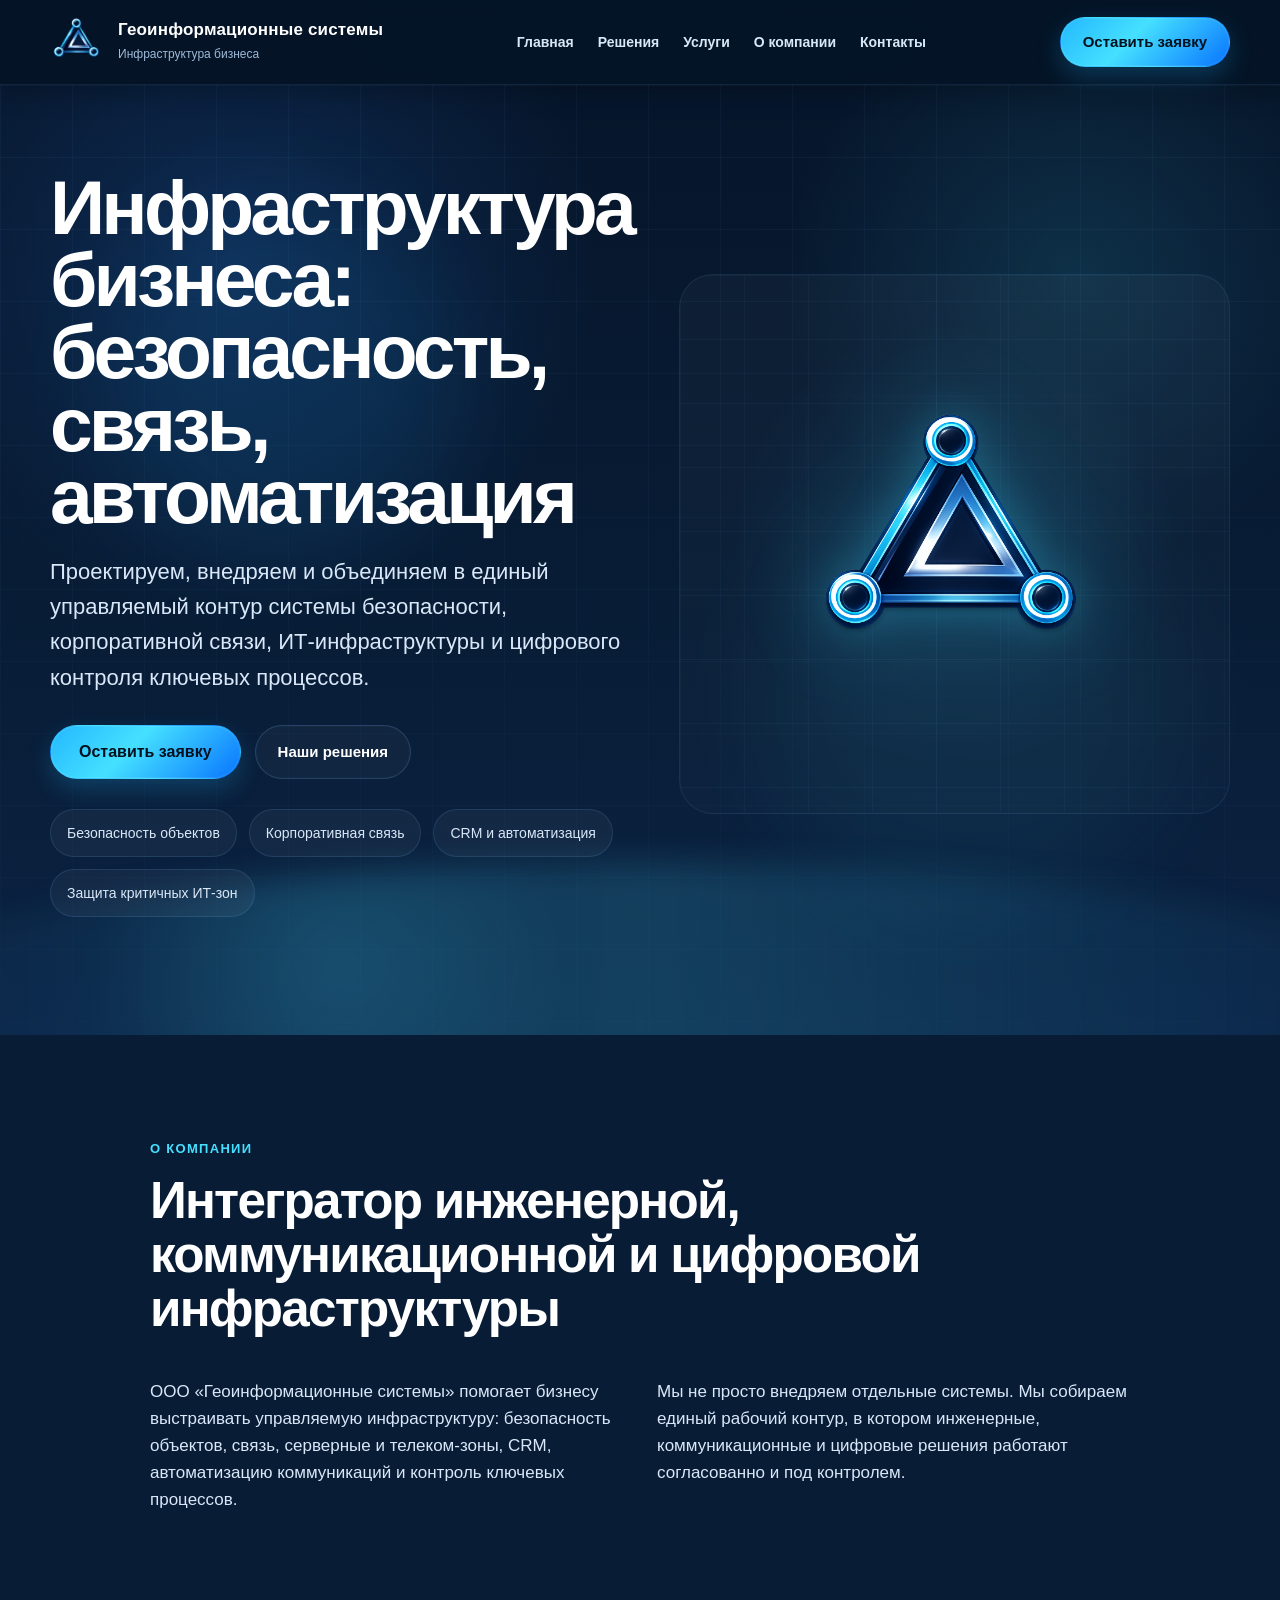
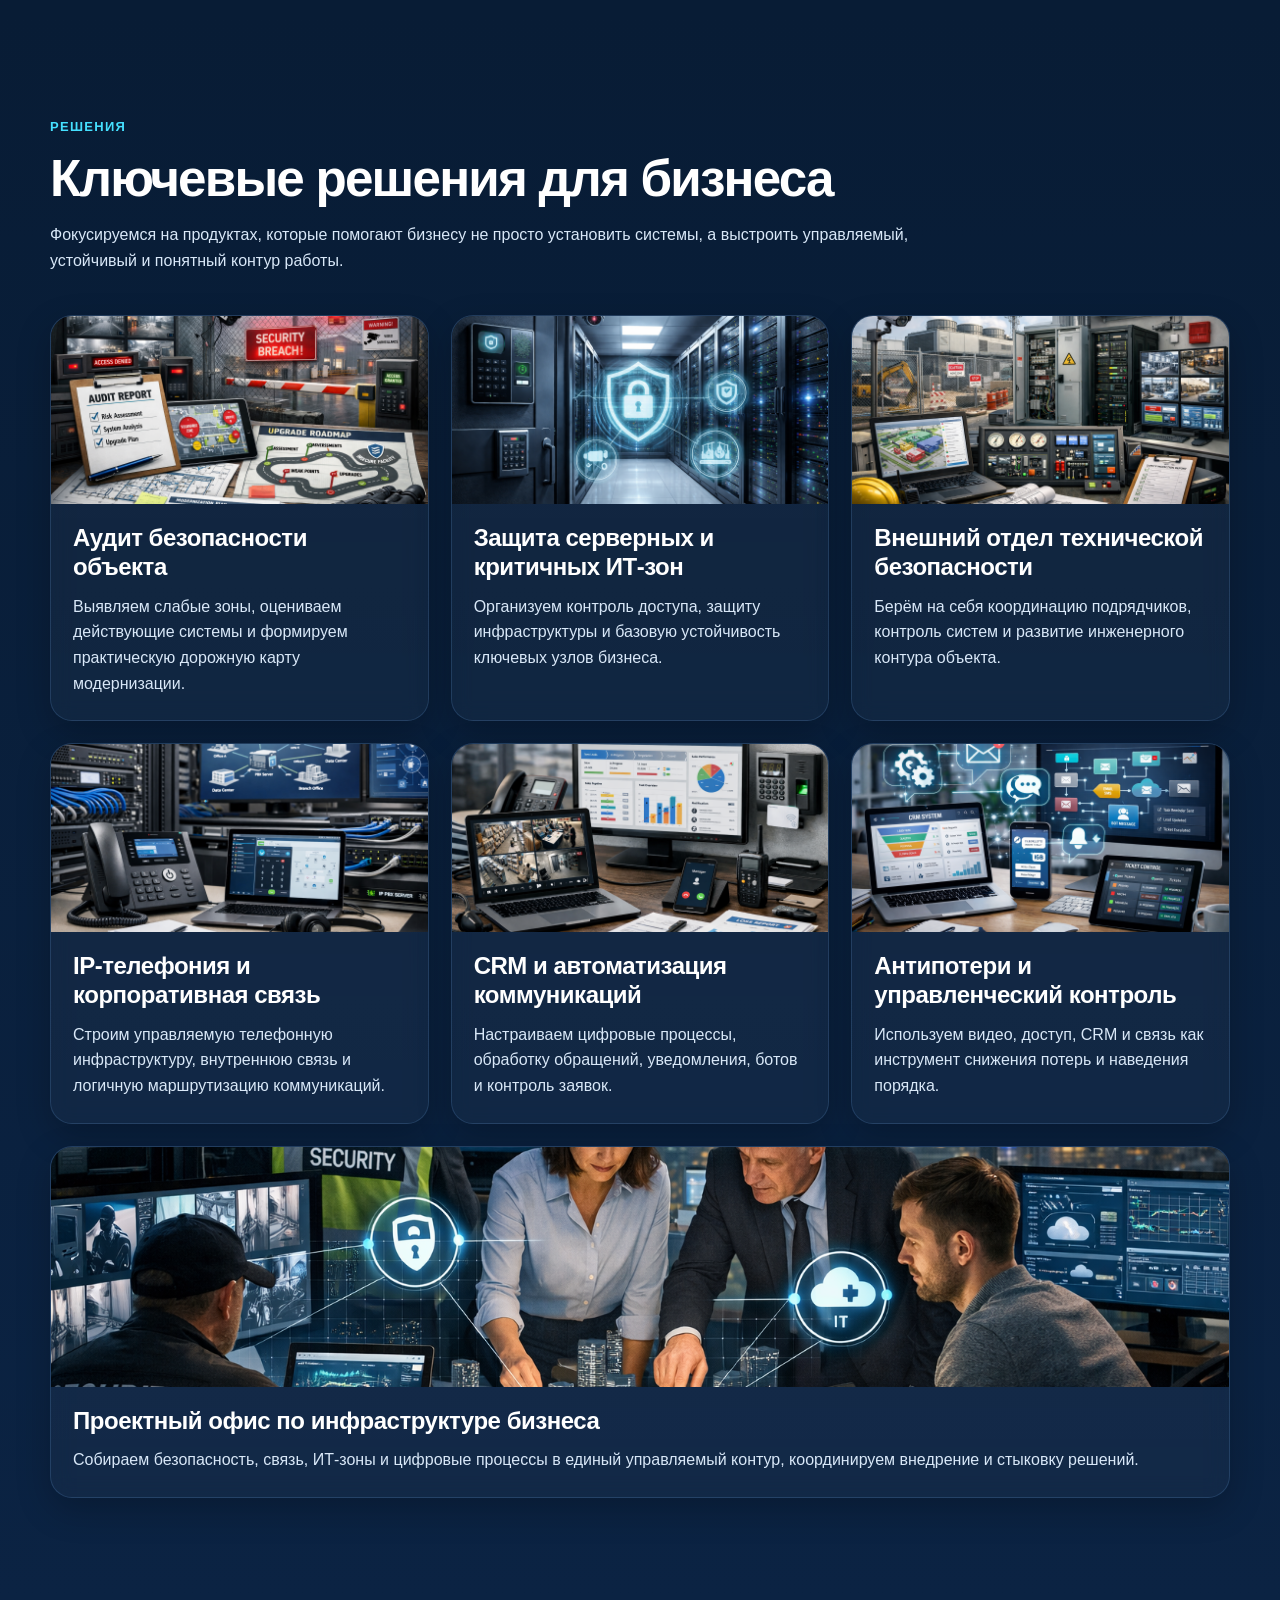
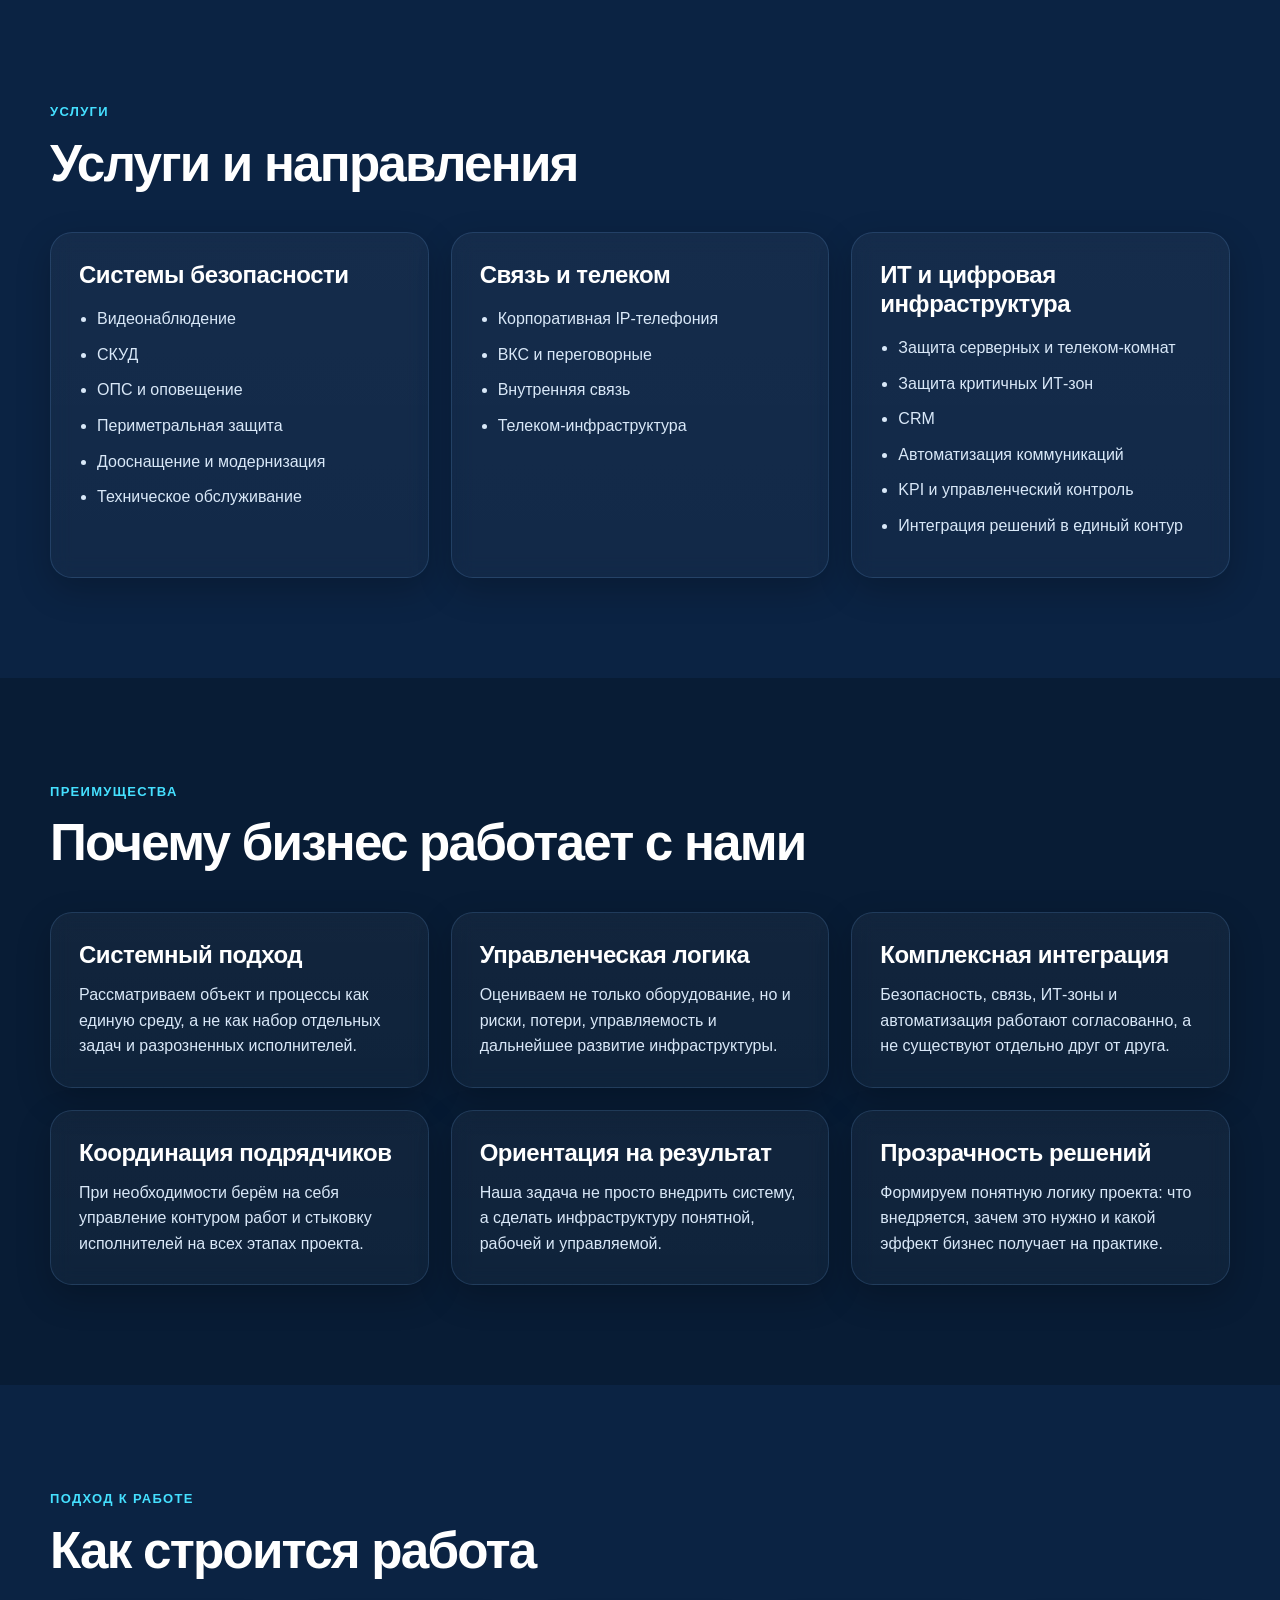
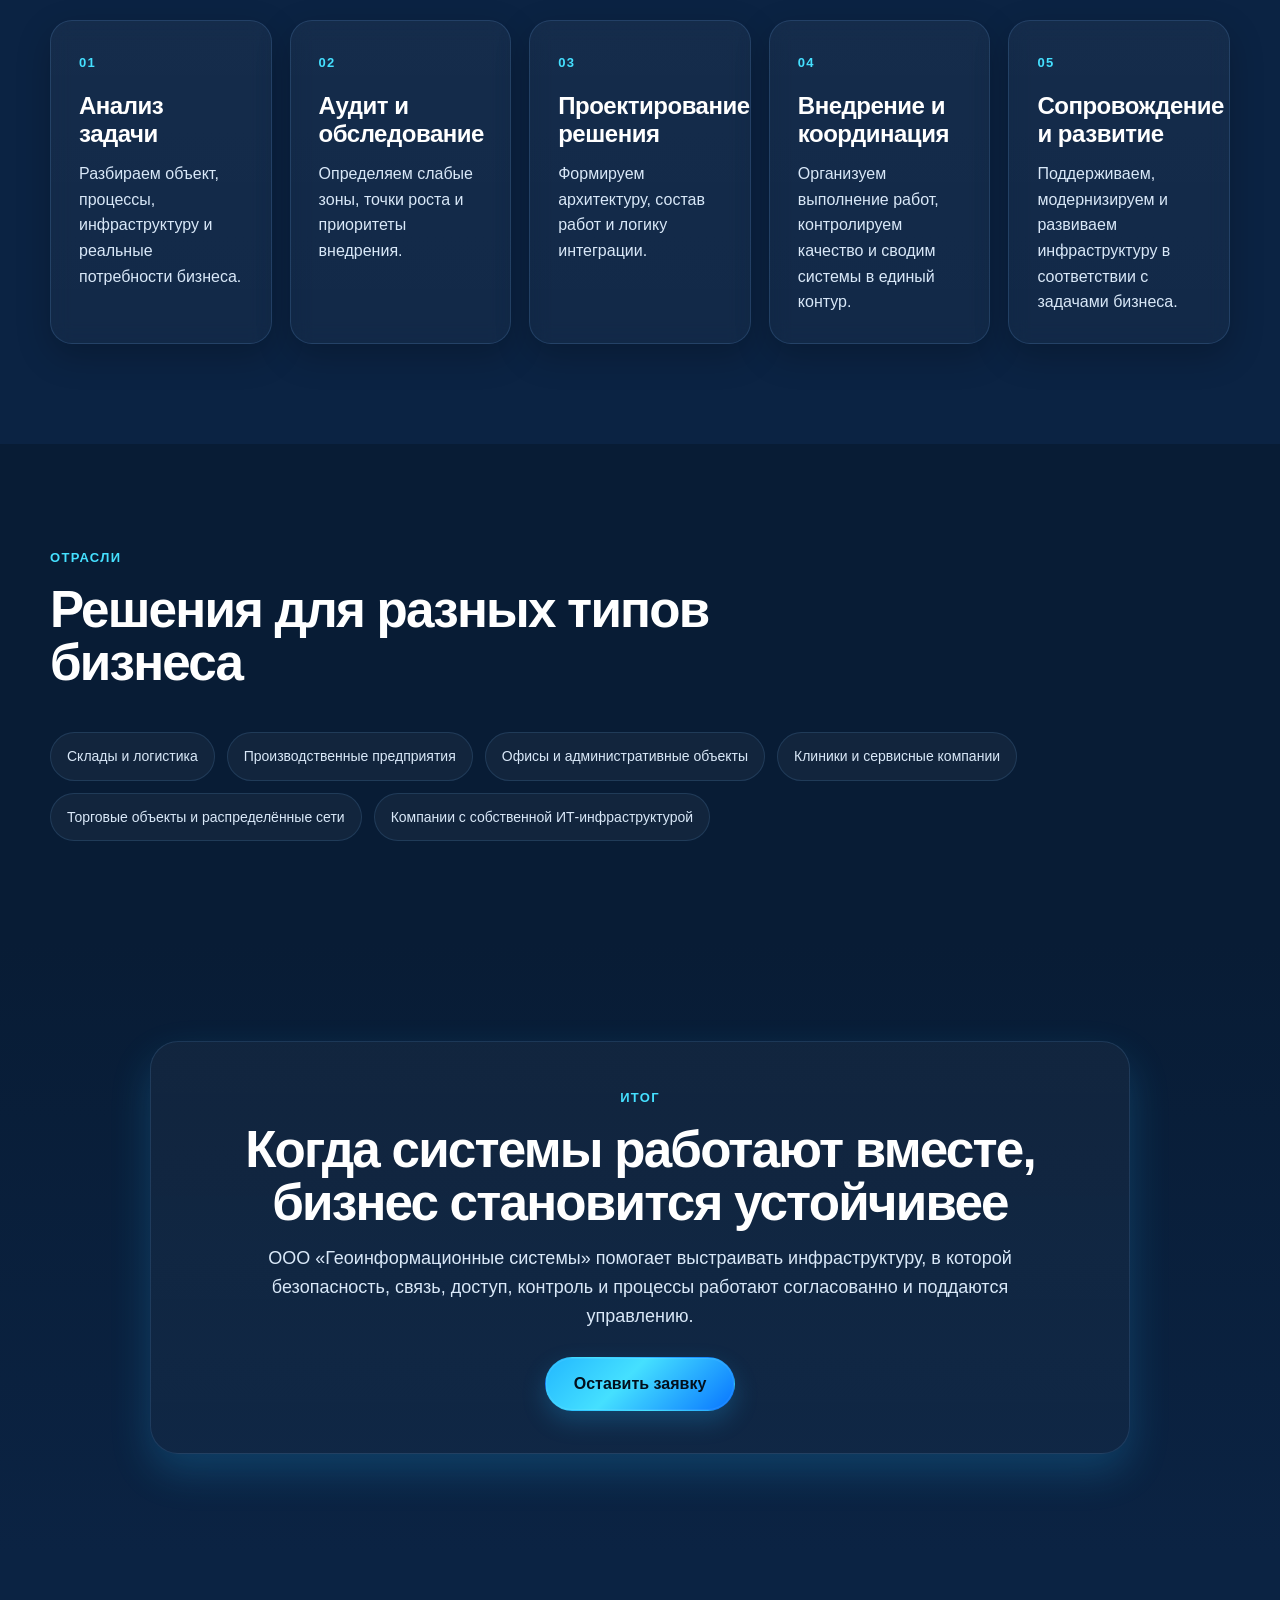
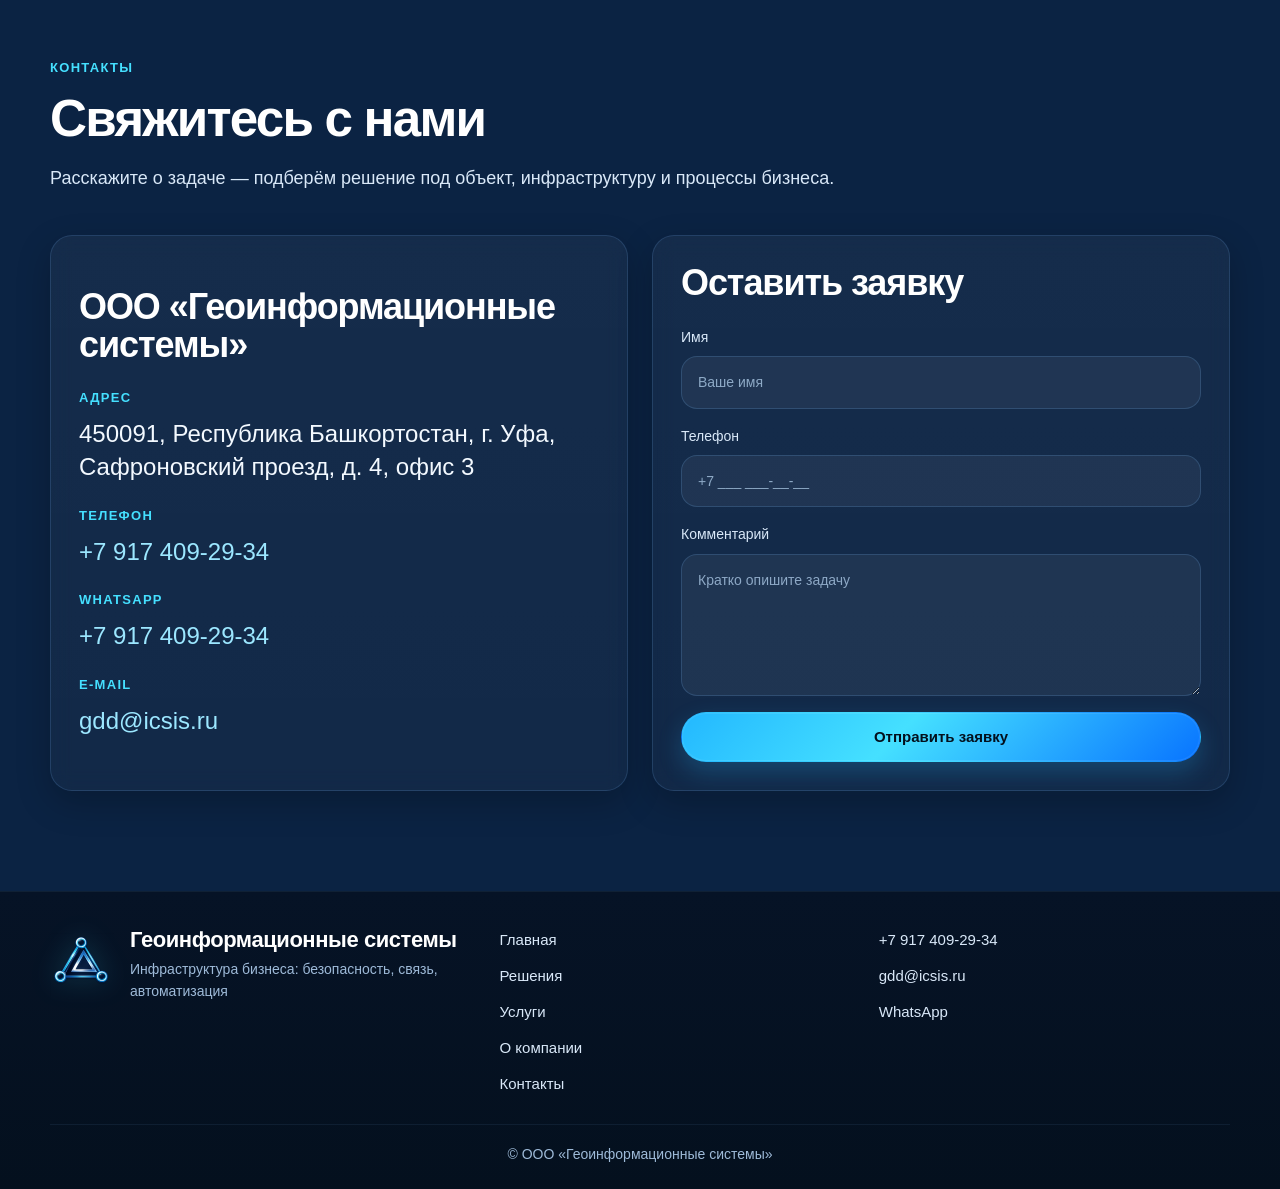
==== commit 690b11e3: "index.html" ====
--- a/index.html
+++ b/index.html
@@ -118,17 +118,16 @@
         </div>
 
         <div class="cards-grid cards-grid-3">
-          <article class="card solution-card">
+          <a class="card solution-card" href="audit-bezopasnosti-obekta.html">
             <img src="images/audit.png" alt="Аудит безопасности объекта" class="solution-image" />
             <div class="solution-content">
               <h3>Аудит безопасности объекта</h3>
-              href="audit-bezopasnosti-obekta.html"
               <p>
                 Выявляем слабые зоны, оцениваем действующие системы и формируем
                 практическую дорожную карту модернизации.
               </p>
             </div>
-          </article>
+         </a>
 
           <article class="card solution-card">
             <img
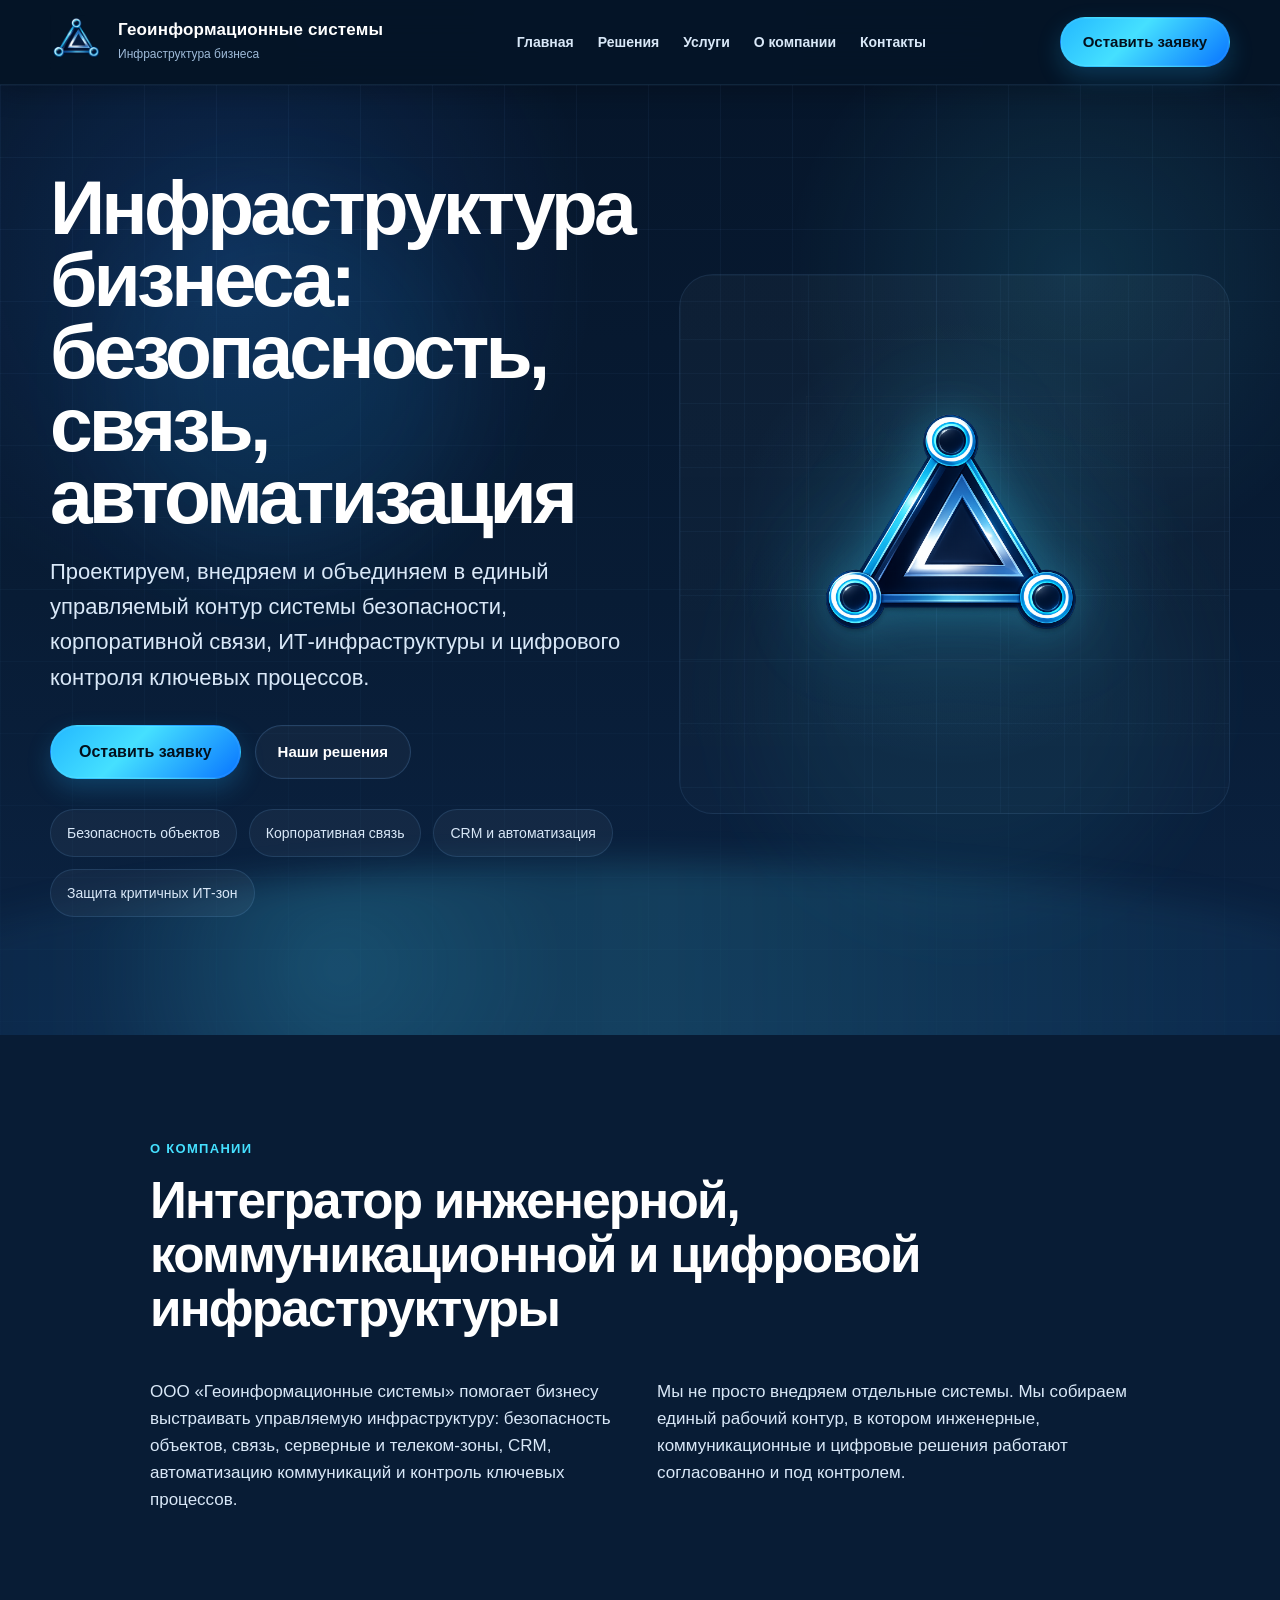
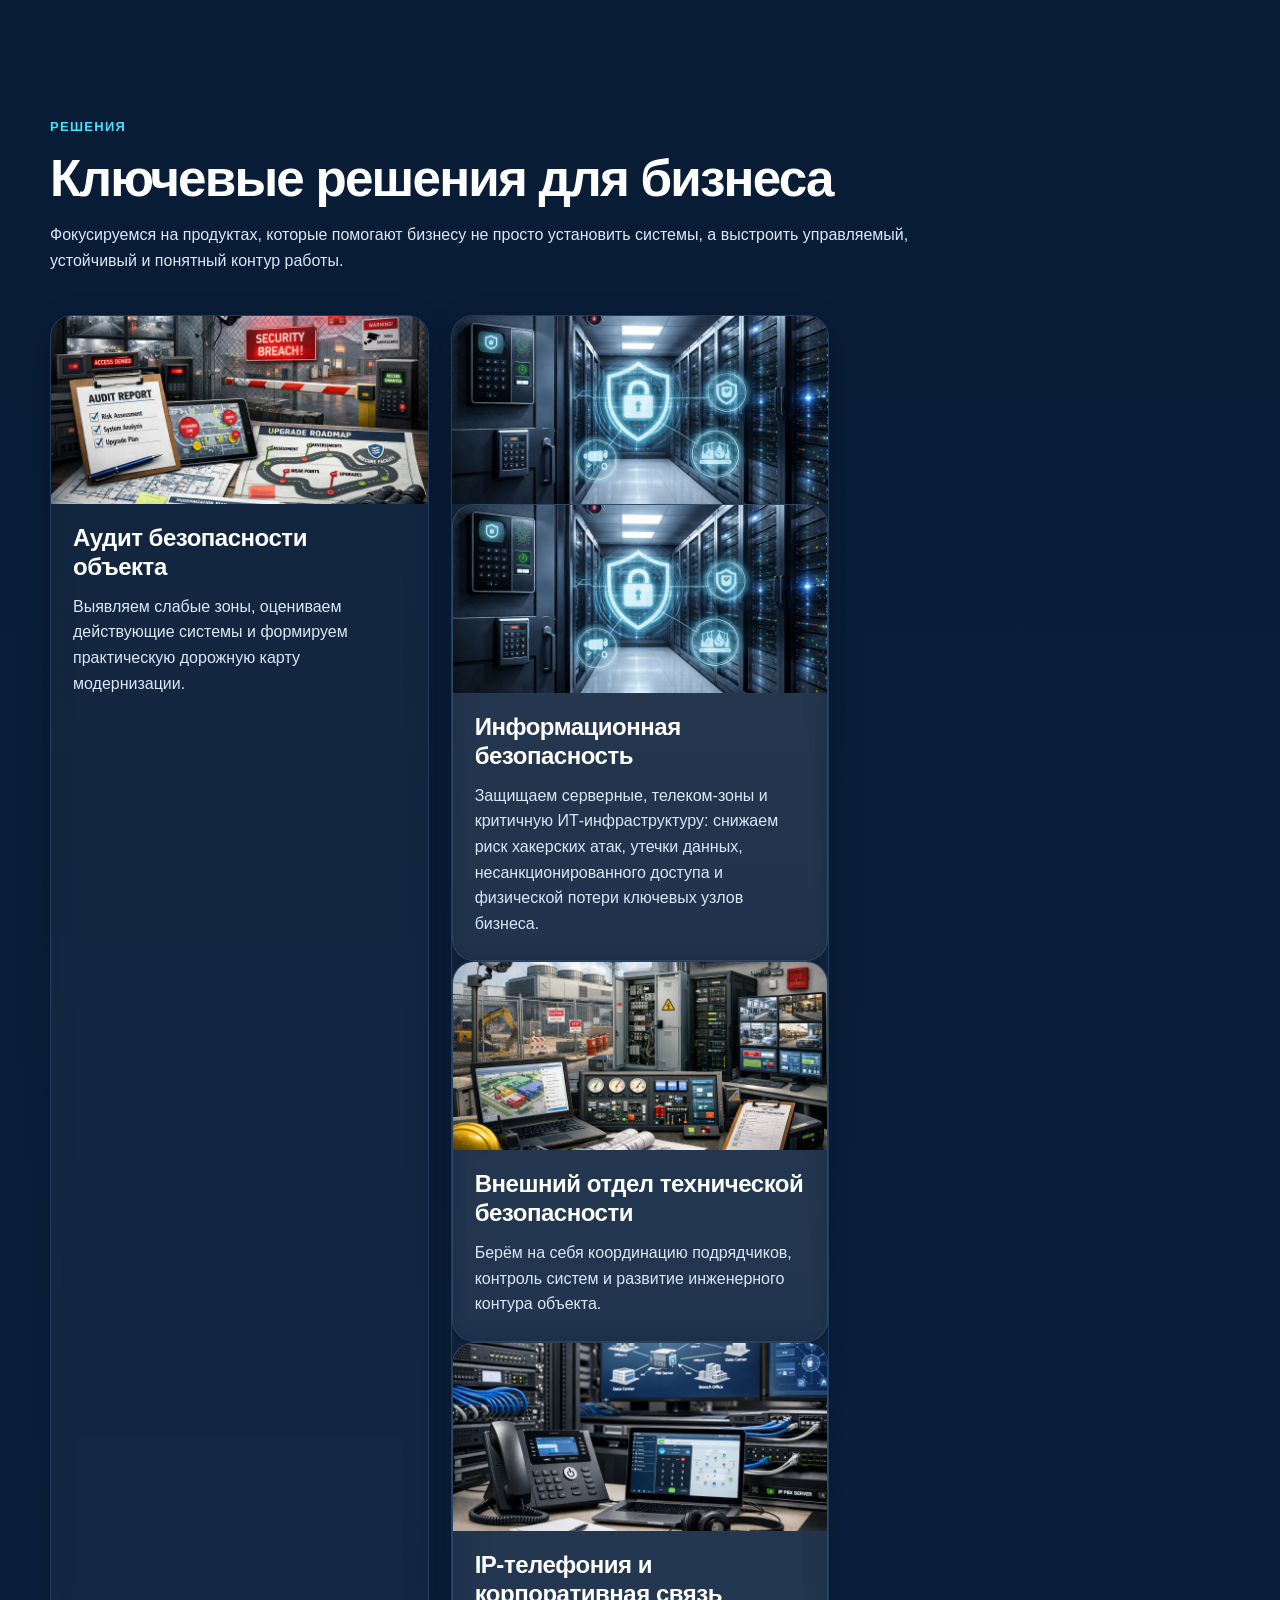
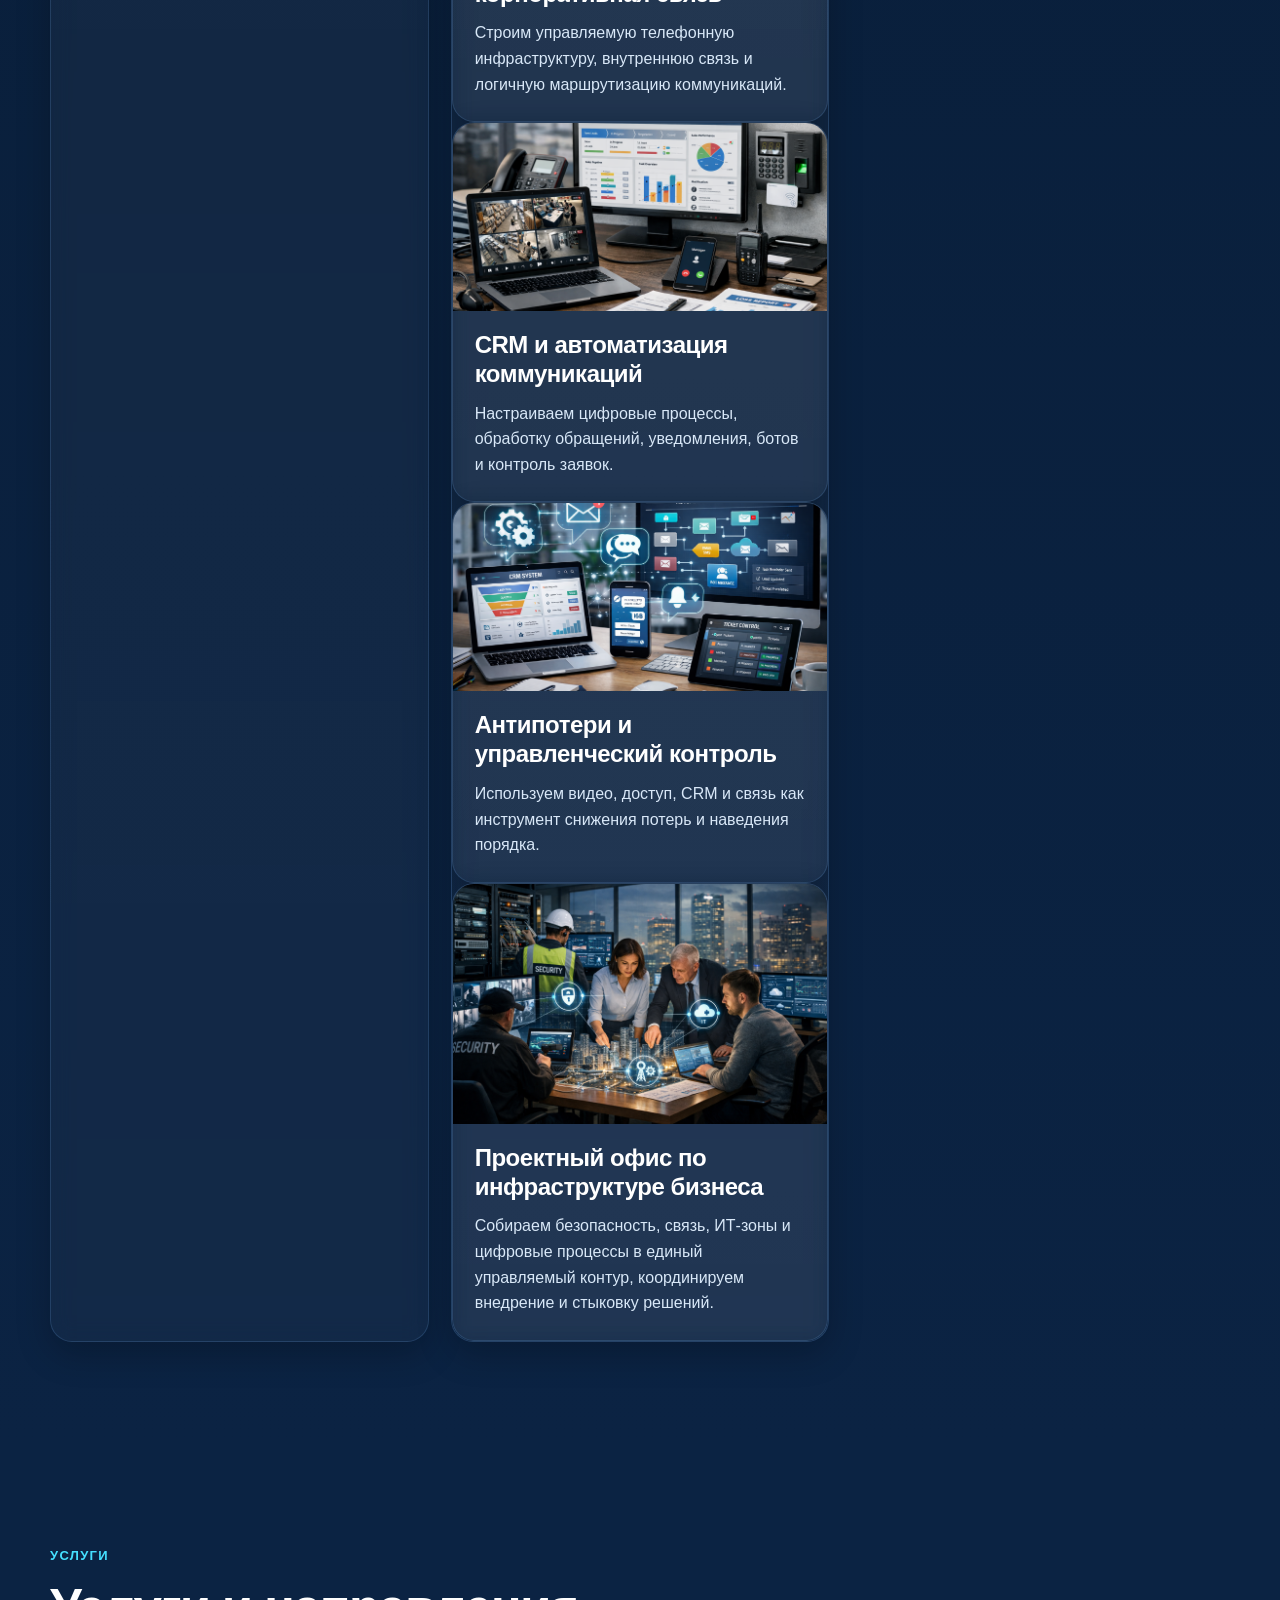
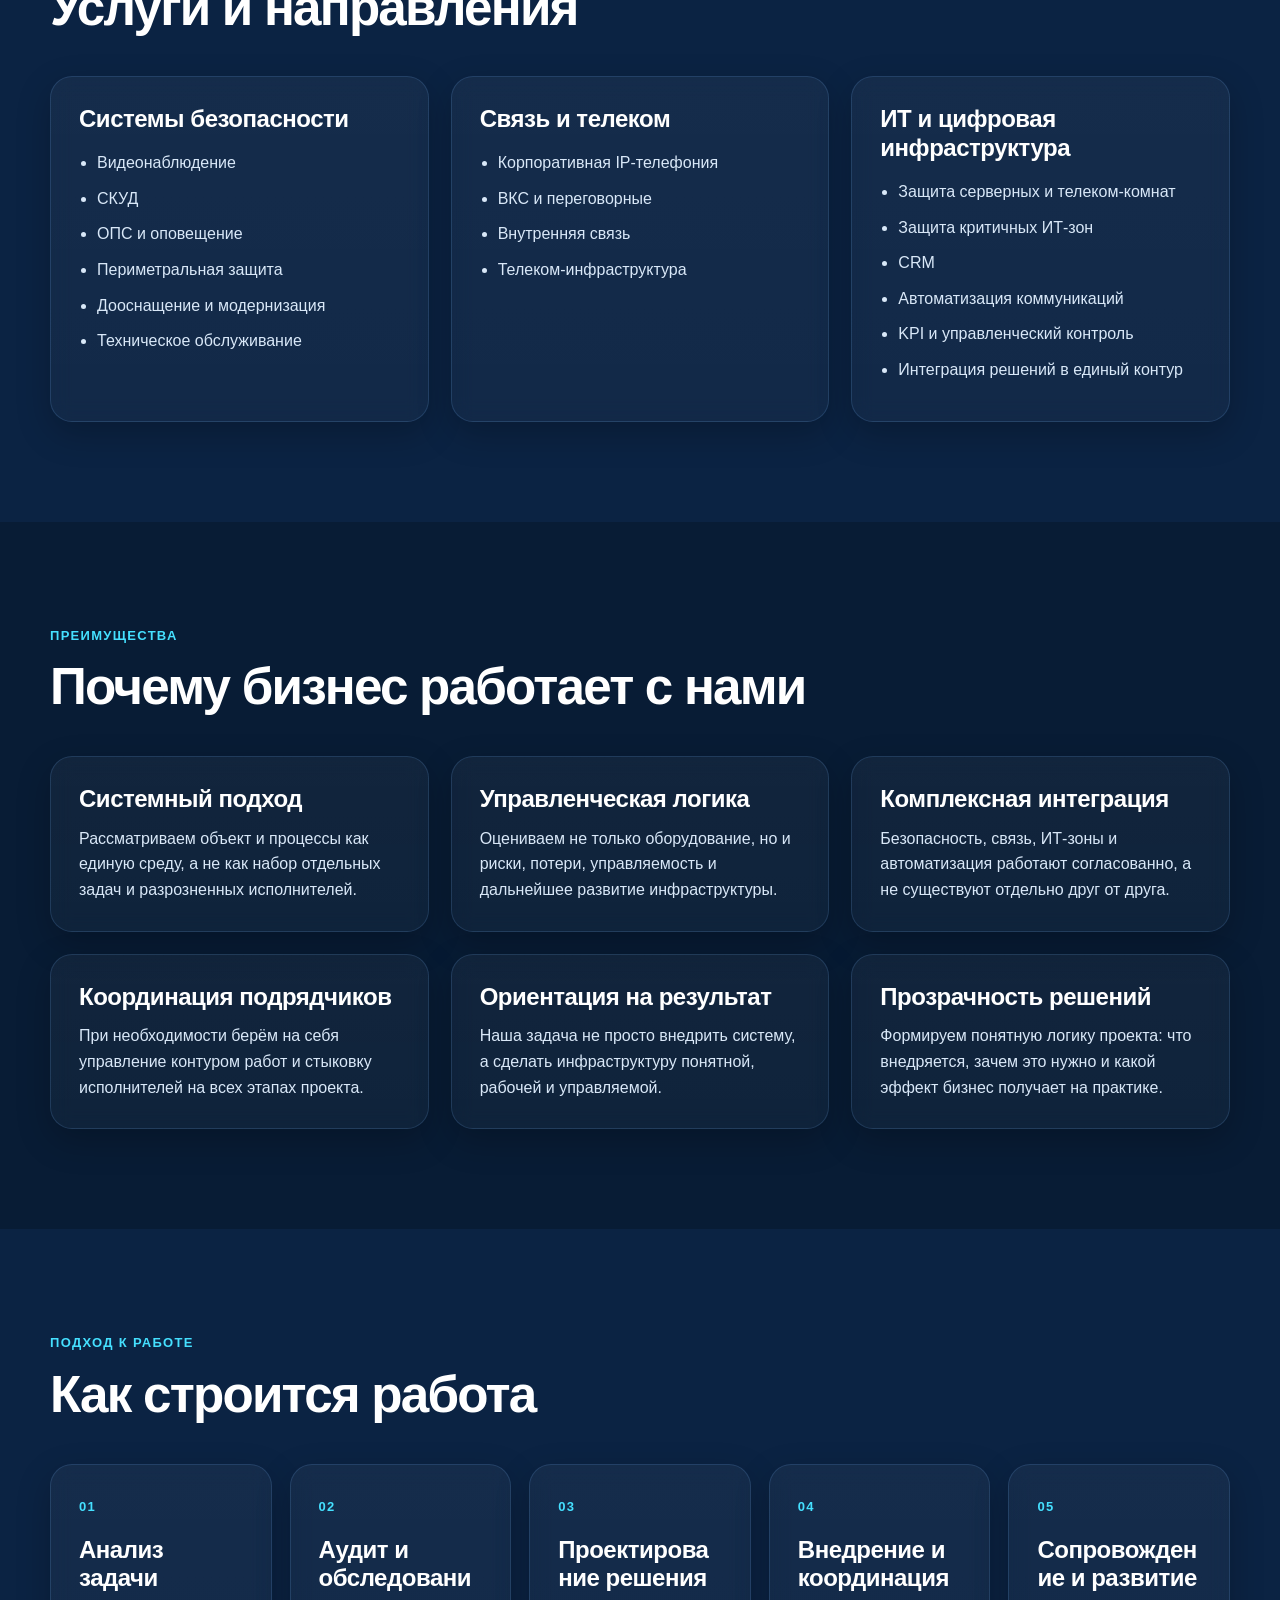
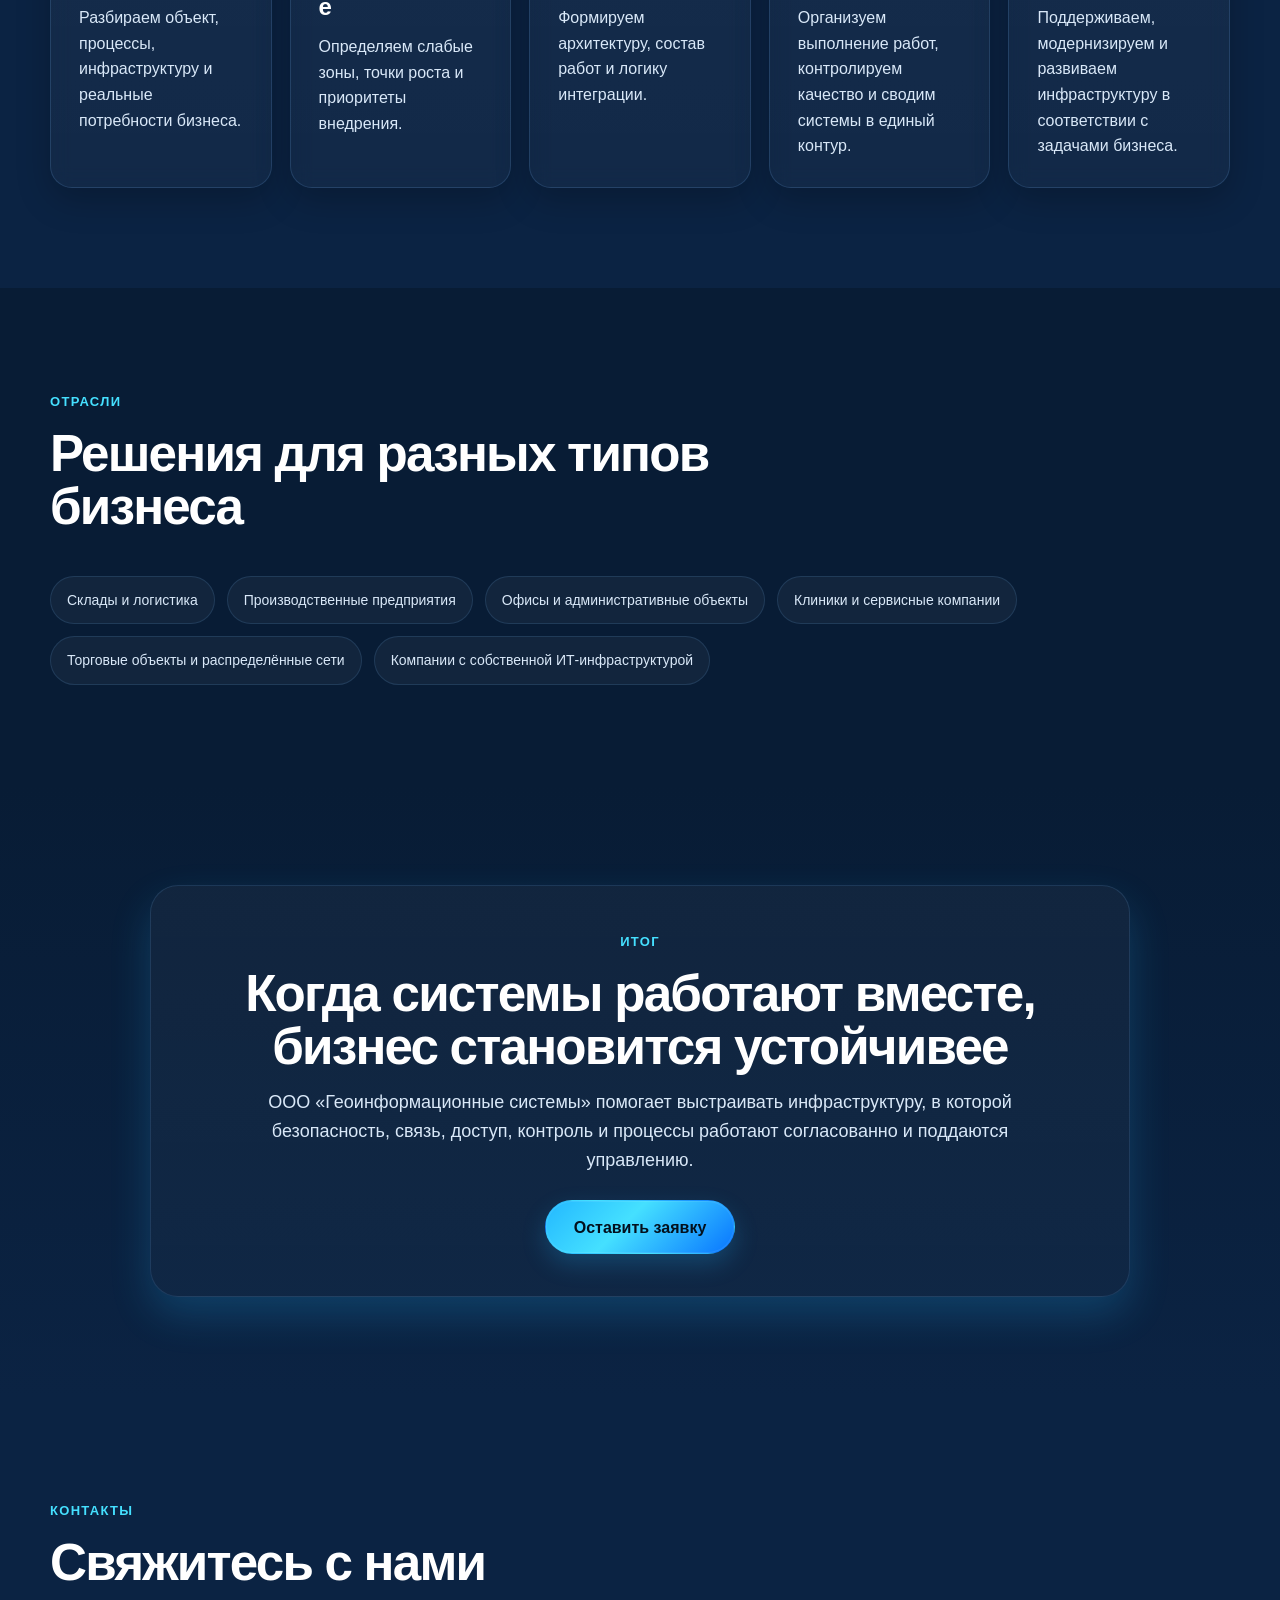
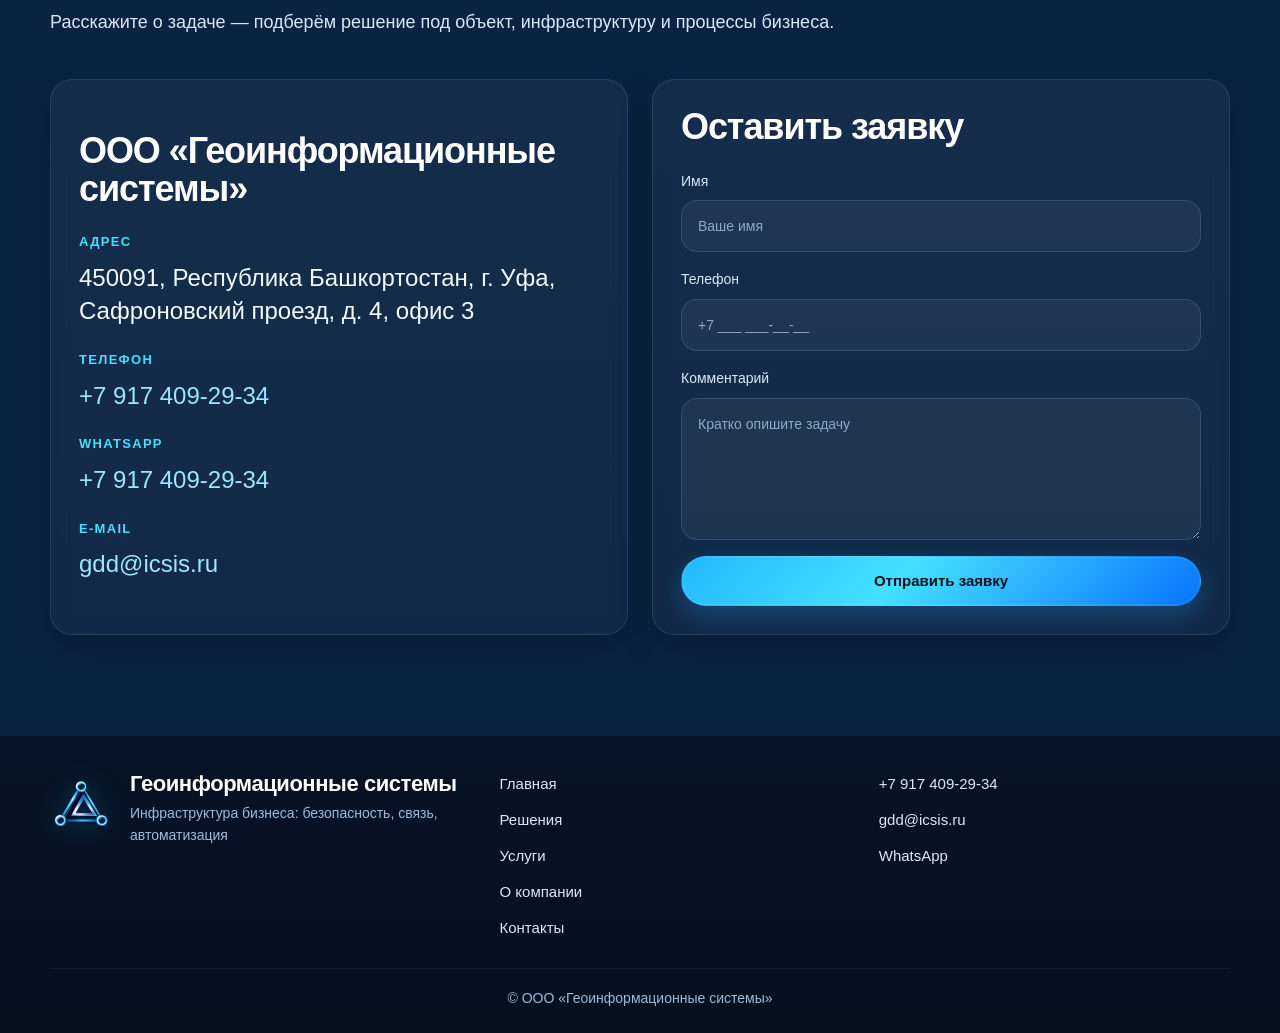
==== commit 9472232f: "index.html" ====
--- a/index.html
+++ b/index.html
@@ -135,14 +135,13 @@
               alt="Защита серверных и критичных ИТ-зон"
               class="solution-image"
             />
-            <div class="solution-content">
-              <h3>Защита серверных и критичных ИТ-зон</h3>
-              <p>
-                Организуем контроль доступа, защиту инфраструктуры и базовую устойчивость
-                ключевых узлов бизнеса.
-              </p>
-            </div>
-          </article>
+           <a class="card solution-card solution-link-card" href="informatsionnaya-bezopasnost-servernykh-i-it-zon.html">
+  <img src="images/server-security.png" alt="Информационная безопасность серверных и критичных ИТ-зон" class="solution-image">
+  <div class="solution-content">
+    <h3>Информационная безопасность</h3>
+    <p>Защищаем серверные, телеком-зоны и критичную ИТ-инфраструктуру: снижаем риск хакерских атак, утечки данных, несанкционированного доступа и физической потери ключевых узлов бизнеса.</p>
+  </div>
+</a>
 
           <article class="card solution-card">
             <img
--- a/style.css
+++ b/style.css
@@ -1002,3 +1002,412 @@
     transition: none !important;
   }
 }
+/* ===== SERVICE PAGE: AUDIT ===== */
+
+/* ===== SERVICE PAGE: AUDIT ===== */
+
+.service-hero .service-hero-container {
+  position: relative;
+  z-index: 2;
+  min-height: auto;
+  display: grid;
+  grid-template-columns: 1.15fr 0.85fr;
+  gap: 40px;
+  align-items: center;
+  padding: 90px 0 90px;
+}
+
+.service-hero-content {
+  max-width: 760px;
+}
+
+.service-hero-text {
+  margin: 0 0 18px;
+  color: var(--text-soft);
+  font-size: 17px;
+}
+
+.service-hero-visual {
+  padding: 14px;
+  overflow: hidden;
+  align-self: stretch;
+}
+
+.service-hero-image,
+.service-side-image {
+  width: 100%;
+  height: 100%;
+  min-height: 240px;
+  max-height: 360px;
+  object-fit: cover;
+  border-radius: 18px;
+  display: block;
+}
+
+.service-grid-2 {
+  grid-template-columns: repeat(2, minmax(0, 1fr));
+}
+
+.service-grid-3 {
+  grid-template-columns: repeat(3, minmax(0, 1fr));
+}
+
+.service-grid-5 {
+  grid-template-columns: repeat(5, minmax(0, 1fr));
+}
+
+.service-feature-card {
+  padding: 24px;
+  overflow-wrap: anywhere;
+  word-break: break-word;
+}
+
+.service-feature-card h3,
+.service-mini-card h3 {
+  margin: 0 0 12px;
+  overflow-wrap: anywhere;
+  word-break: break-word;
+}
+
+.service-mini-card {
+  padding: 18px 16px;
+  text-align: center;
+  display: flex;
+  align-items: center;
+  justify-content: center;
+  min-height: 92px;
+}
+
+.service-mini-card h3 {
+  margin: 0;
+  font-size: 18px;
+  line-height: 1.25;
+}
+
+.service-two-columns {
+  display: grid;
+  grid-template-columns: 1.1fr 0.9fr;
+  gap: 40px;
+  align-items: start;
+}
+
+.service-side-image-card {
+  padding: 14px;
+  overflow: hidden;
+}
+
+.service-list-points {
+  margin: 0;
+  padding-left: 20px;
+  color: var(--text-soft);
+}
+
+.service-list-points li {
+  margin-bottom: 12px;
+}
+
+.service-list-points-spaced {
+  margin-top: 28px;
+}
+
+.service-note {
+  margin-top: 24px;
+  color: var(--text-soft);
+}
+
+.service-inline-cta {
+  margin-top: 30px;
+  padding: 28px;
+  display: flex;
+  justify-content: space-between;
+  align-items: center;
+  gap: 18px;
+}
+
+.service-inline-cta h3 {
+  margin: 0 0 10px;
+  overflow-wrap: anywhere;
+}
+
+.service-inline-cta p {
+  margin: 0;
+  color: var(--text-soft);
+}
+
+.service-timeline {
+  display: grid;
+  grid-template-columns: repeat(5, minmax(0, 1fr));
+  gap: 18px;
+}
+
+.service-single-text {
+  max-width: 920px;
+}
+
+.service-single-text p {
+  margin: 0 0 18px;
+  color: var(--text-soft);
+}
+
+.section-heading h2,
+.card h3,
+.process-step h3,
+.contact-card h3 {
+  overflow-wrap: anywhere;
+  word-break: break-word;
+}
+
+.section-contacts .contacts-grid {
+  align-items: stretch;
+}
+
+.section-contacts .contact-card {
+  min-height: 100%;
+}
+
+@media (max-width: 1180px) {
+  .service-hero .service-hero-container,
+  .service-two-columns {
+    grid-template-columns: 1fr;
+  }
+
+  .service-grid-5,
+  .service-timeline {
+    grid-template-columns: repeat(3, minmax(0, 1fr));
+  }
+
+  .service-hero-visual {
+    max-width: 760px;
+  }
+}
+
+@media (max-width: 920px) {
+  .service-grid-3,
+  .service-grid-2,
+  .service-grid-5,
+  .service-timeline {
+    grid-template-columns: repeat(2, minmax(0, 1fr));
+  }
+
+  .service-inline-cta {
+    flex-direction: column;
+    align-items: flex-start;
+  }
+}
+
+@media (max-width: 680px) {
+  .service-hero .service-hero-container {
+    padding: 70px 0 70px;
+    gap: 24px;
+  }
+
+  .service-grid-3,
+  .service-grid-2,
+  .service-grid-5,
+  .service-timeline {
+    grid-template-columns: 1fr;
+  }
+
+  .service-hero-image,
+  .service-side-image {
+    min-height: 200px;
+    max-height: 240px;
+  }
+
+  .service-mini-card {
+    min-height: auto;
+  }
+}
+/* ===== SERVICE PAGE: SERVER SECURITY ===== */
+
+.service-single-text {
+  max-width: 920px;
+}
+
+.service-single-text p {
+  margin: 0 0 18px;
+  color: var(--text-soft);
+}
+
+.service-list-points {
+  margin: 0;
+  padding-left: 20px;
+  color: var(--text-soft);
+}
+
+.service-list-points li {
+  margin-bottom: 12px;
+}
+
+.service-list-points-spaced {
+  margin-top: 28px;
+}
+
+.service-note {
+  margin-top: 24px;
+  color: var(--text-soft);
+}
+
+.service-grid-2 {
+  grid-template-columns: repeat(2, minmax(0, 1fr));
+}
+
+.service-grid-3 {
+  grid-template-columns: repeat(3, minmax(0, 1fr));
+}
+
+.service-grid-5 {
+  grid-template-columns: repeat(5, minmax(0, 1fr));
+}
+
+.service-feature-card {
+  padding: 24px;
+  overflow-wrap: anywhere;
+  word-break: break-word;
+}
+
+.service-feature-card h3,
+.service-mini-card h3,
+.section-heading h2,
+.card h3,
+.process-step h3,
+.contact-card h3 {
+  overflow-wrap: anywhere;
+  word-break: break-word;
+}
+
+.service-mini-card {
+  padding: 18px 16px;
+  text-align: center;
+  display: flex;
+  align-items: center;
+  justify-content: center;
+  min-height: 92px;
+}
+
+.service-mini-card h3 {
+  margin: 0;
+  font-size: 18px;
+  line-height: 1.25;
+}
+
+.service-two-columns {
+  display: grid;
+  grid-template-columns: 1.1fr 0.9fr;
+  gap: 40px;
+  align-items: start;
+}
+
+.service-side-image-card {
+  padding: 14px;
+  overflow: hidden;
+}
+
+.service-side-image {
+  width: 100%;
+  min-height: 240px;
+  max-height: 340px;
+  object-fit: cover;
+  border-radius: 18px;
+  display: block;
+}
+
+.service-hero .service-hero-container {
+  position: relative;
+  z-index: 2;
+  min-height: auto;
+  display: grid;
+  grid-template-columns: 1.15fr 0.85fr;
+  gap: 40px;
+  align-items: center;
+  padding: 90px 0 90px;
+}
+
+.service-hero-content {
+  max-width: 760px;
+}
+
+.service-hero-text {
+  margin: 0 0 18px;
+  color: var(--text-soft);
+  font-size: 17px;
+}
+
+.service-hero-visual {
+  padding: 14px;
+  overflow: hidden;
+  align-self: stretch;
+}
+
+.service-hero-image {
+  width: 100%;
+  height: 100%;
+  min-height: 240px;
+  max-height: 360px;
+  object-fit: cover;
+  border-radius: 18px;
+  display: block;
+}
+
+.service-timeline {
+  display: grid;
+  grid-template-columns: repeat(5, minmax(0, 1fr));
+  gap: 18px;
+}
+
+.section-contacts .contacts-grid {
+  align-items: stretch;
+}
+
+.section-contacts .contact-card {
+  min-height: 100%;
+}
+
+@media (max-width: 1180px) {
+  .service-hero .service-hero-container,
+  .service-two-columns {
+    grid-template-columns: 1fr;
+  }
+
+  .service-grid-5,
+  .service-timeline {
+    grid-template-columns: repeat(3, minmax(0, 1fr));
+  }
+
+  .service-hero-visual {
+    max-width: 760px;
+  }
+}
+
+@media (max-width: 920px) {
+  .service-grid-3,
+  .service-grid-2,
+  .service-grid-5,
+  .service-timeline {
+    grid-template-columns: repeat(2, minmax(0, 1fr));
+  }
+}
+
+@media (max-width: 680px) {
+  .service-hero .service-hero-container {
+    padding: 70px 0 70px;
+    gap: 24px;
+  }
+
+  .service-grid-3,
+  .service-grid-2,
+  .service-grid-5,
+  .service-timeline {
+    grid-template-columns: 1fr;
+  }
+
+  .service-hero-image,
+  .service-side-image {
+    min-height: 200px;
+    max-height: 240px;
+  }
+
+  .service-mini-card {
+    min-height: auto;
+  }
+}
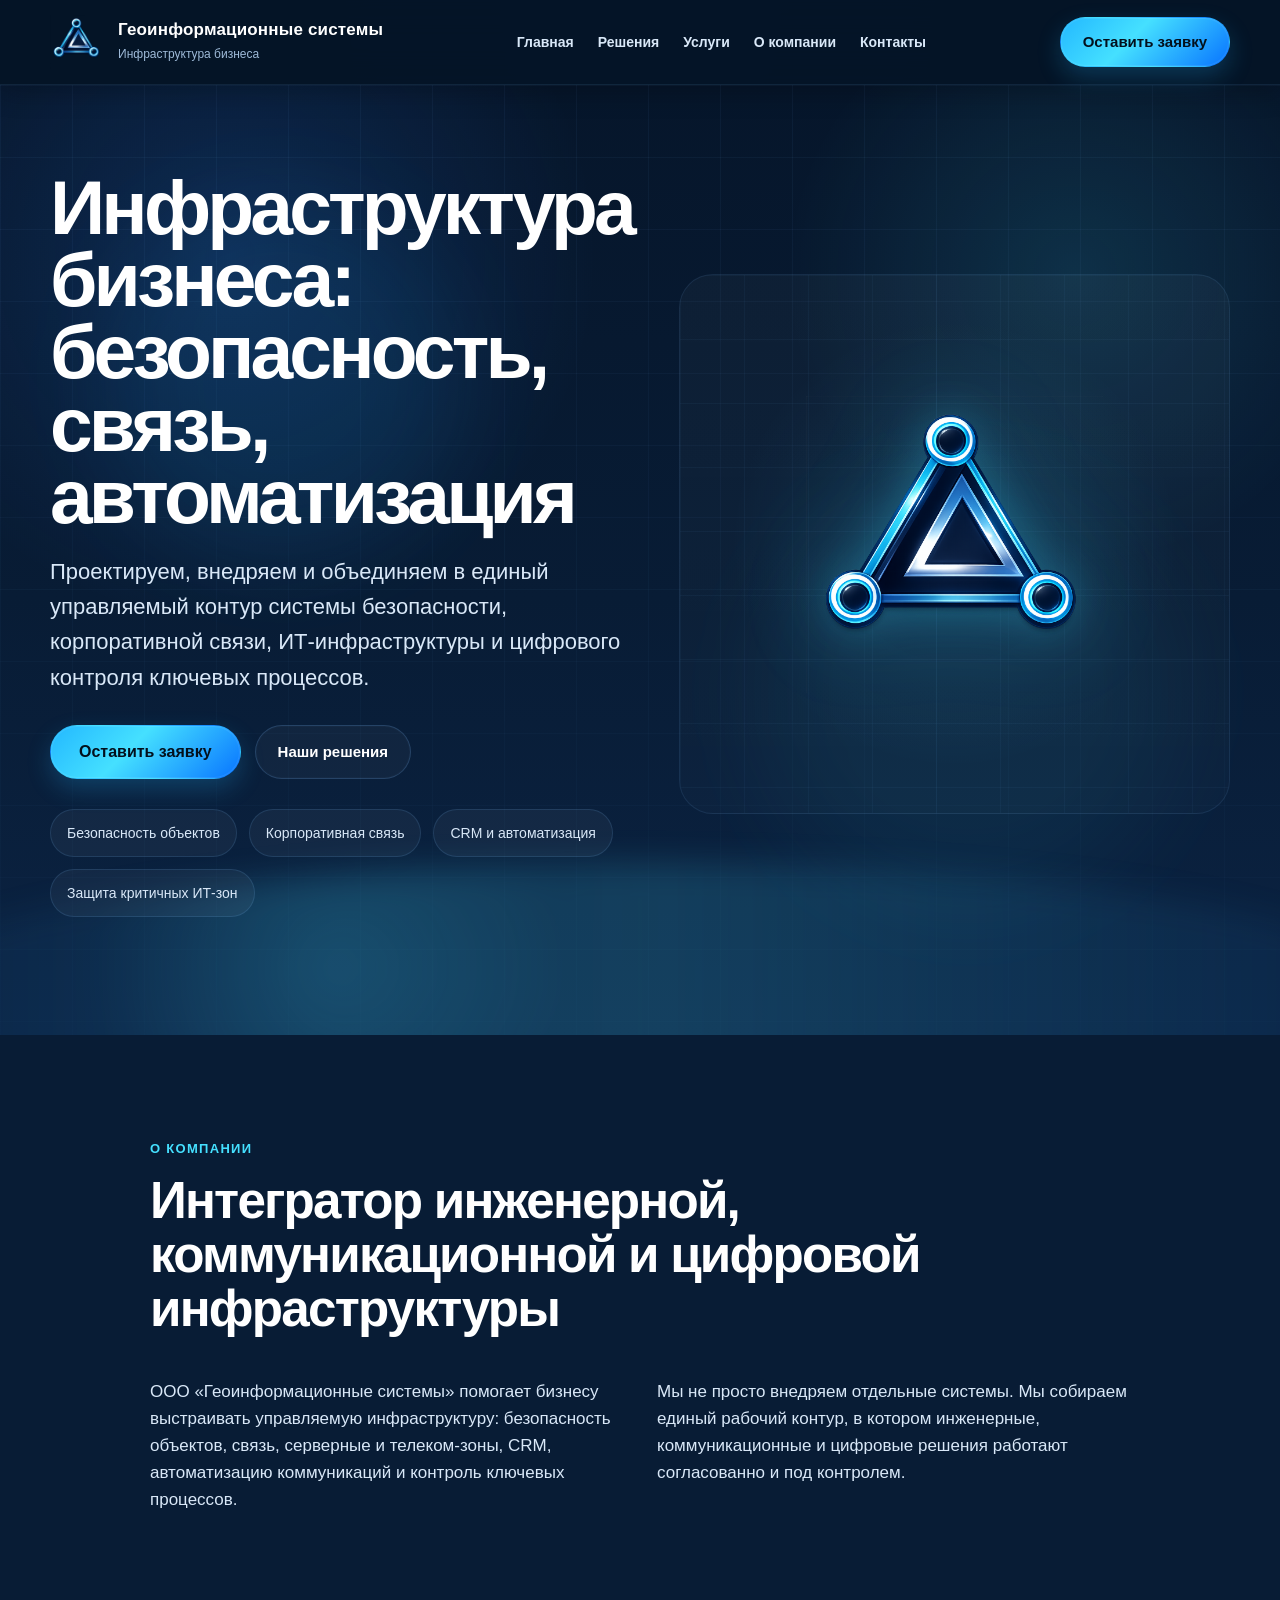
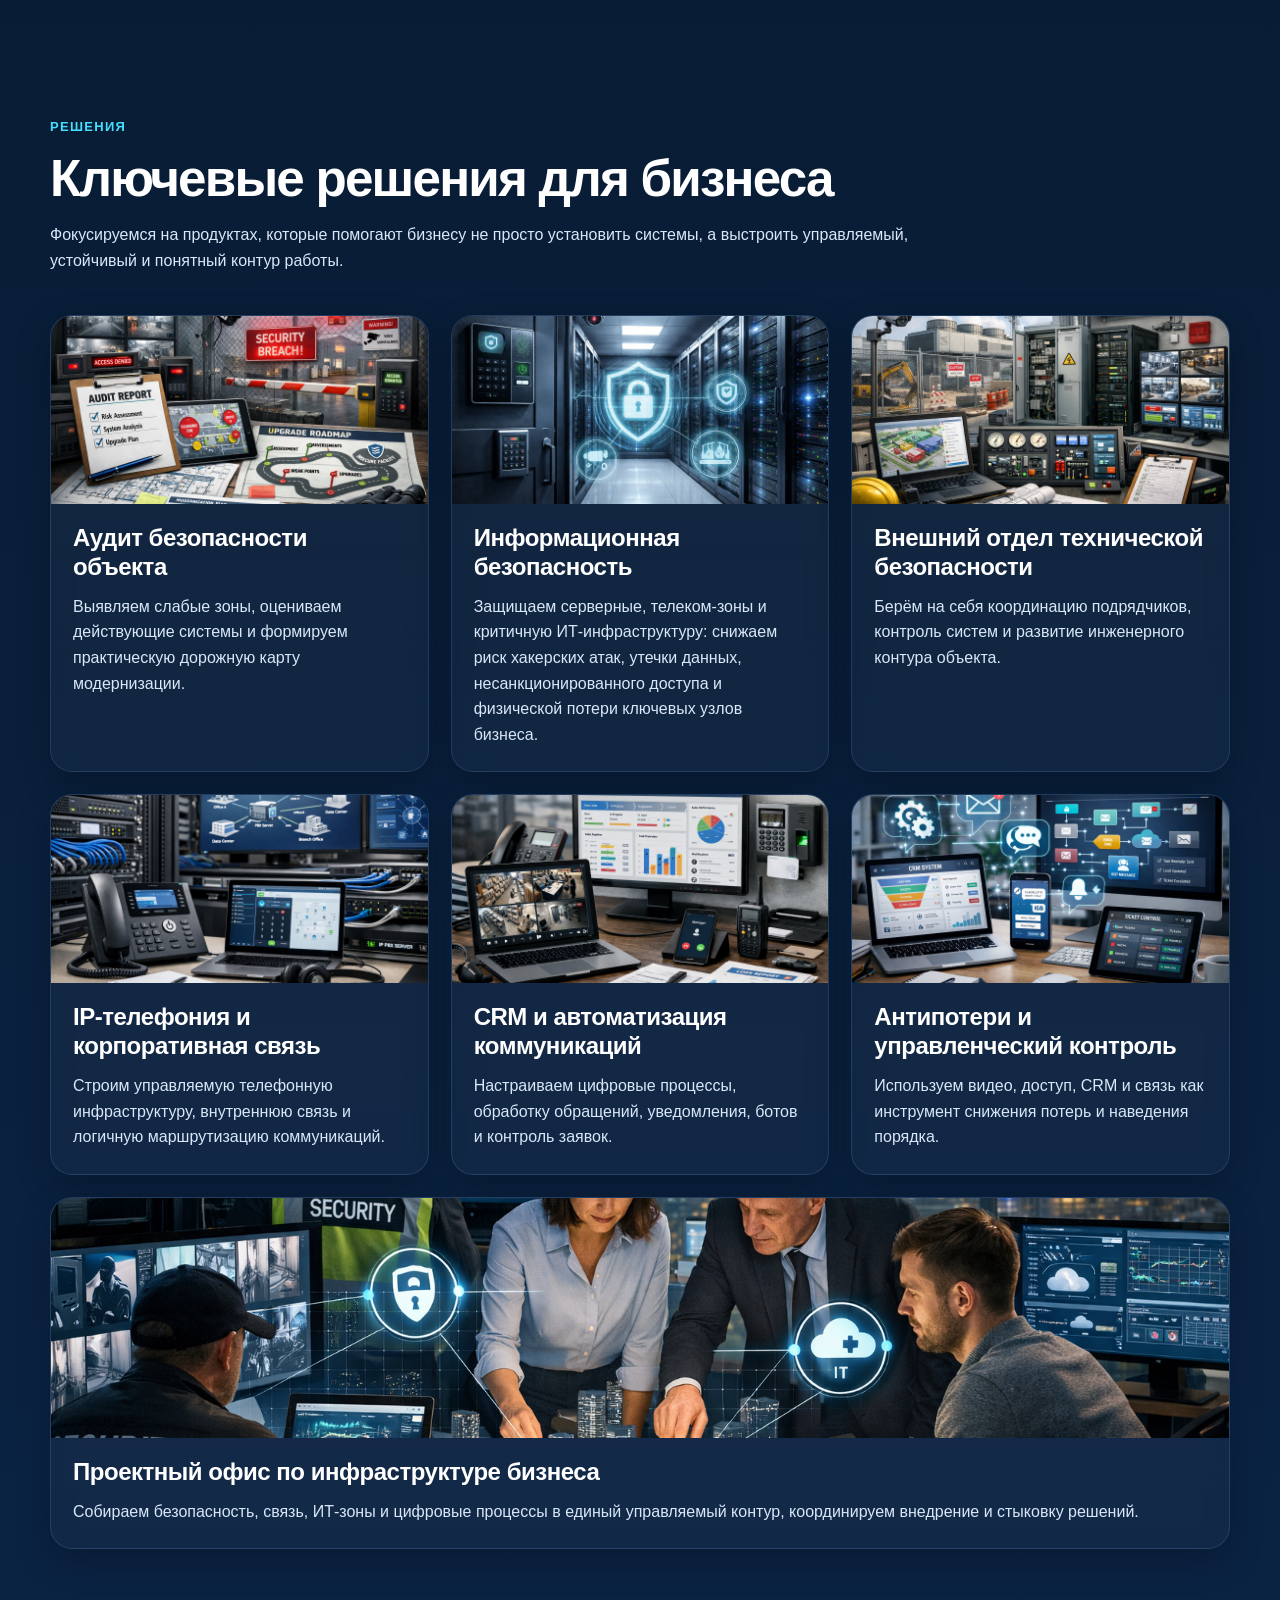
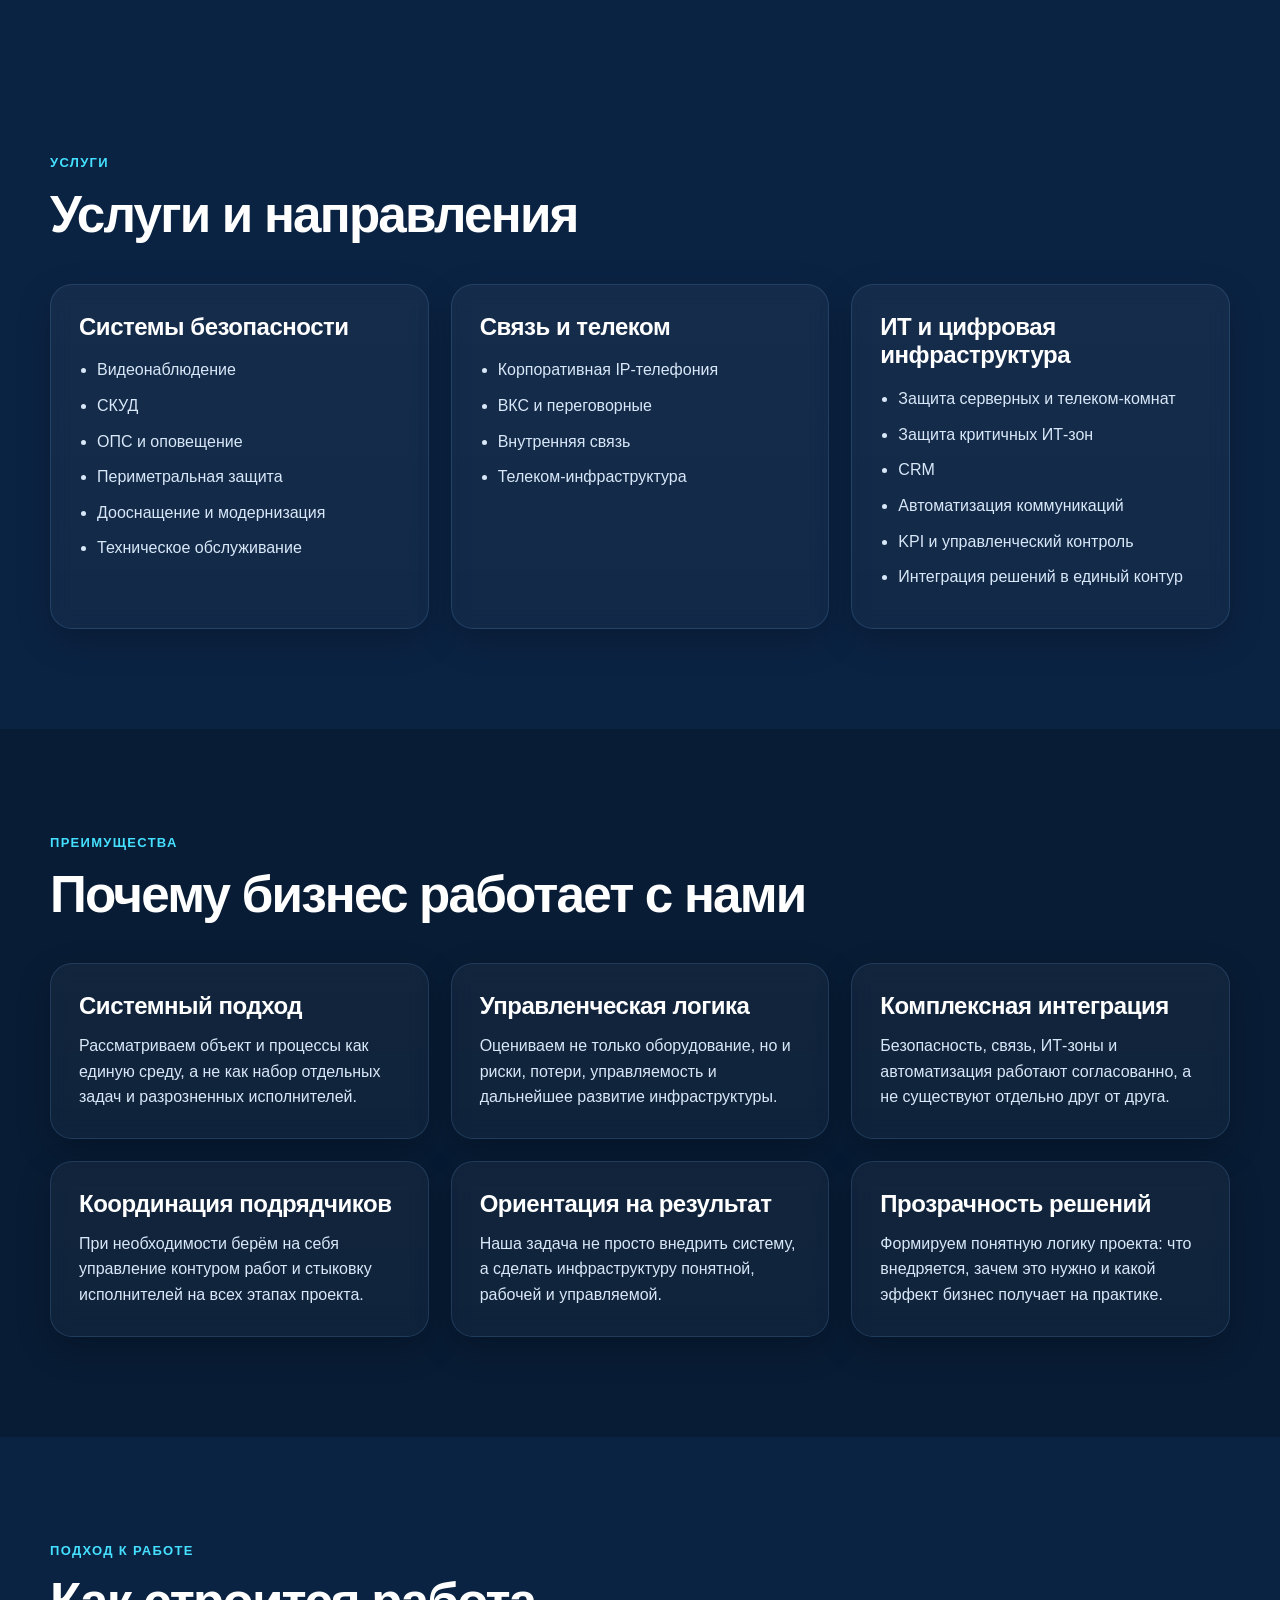
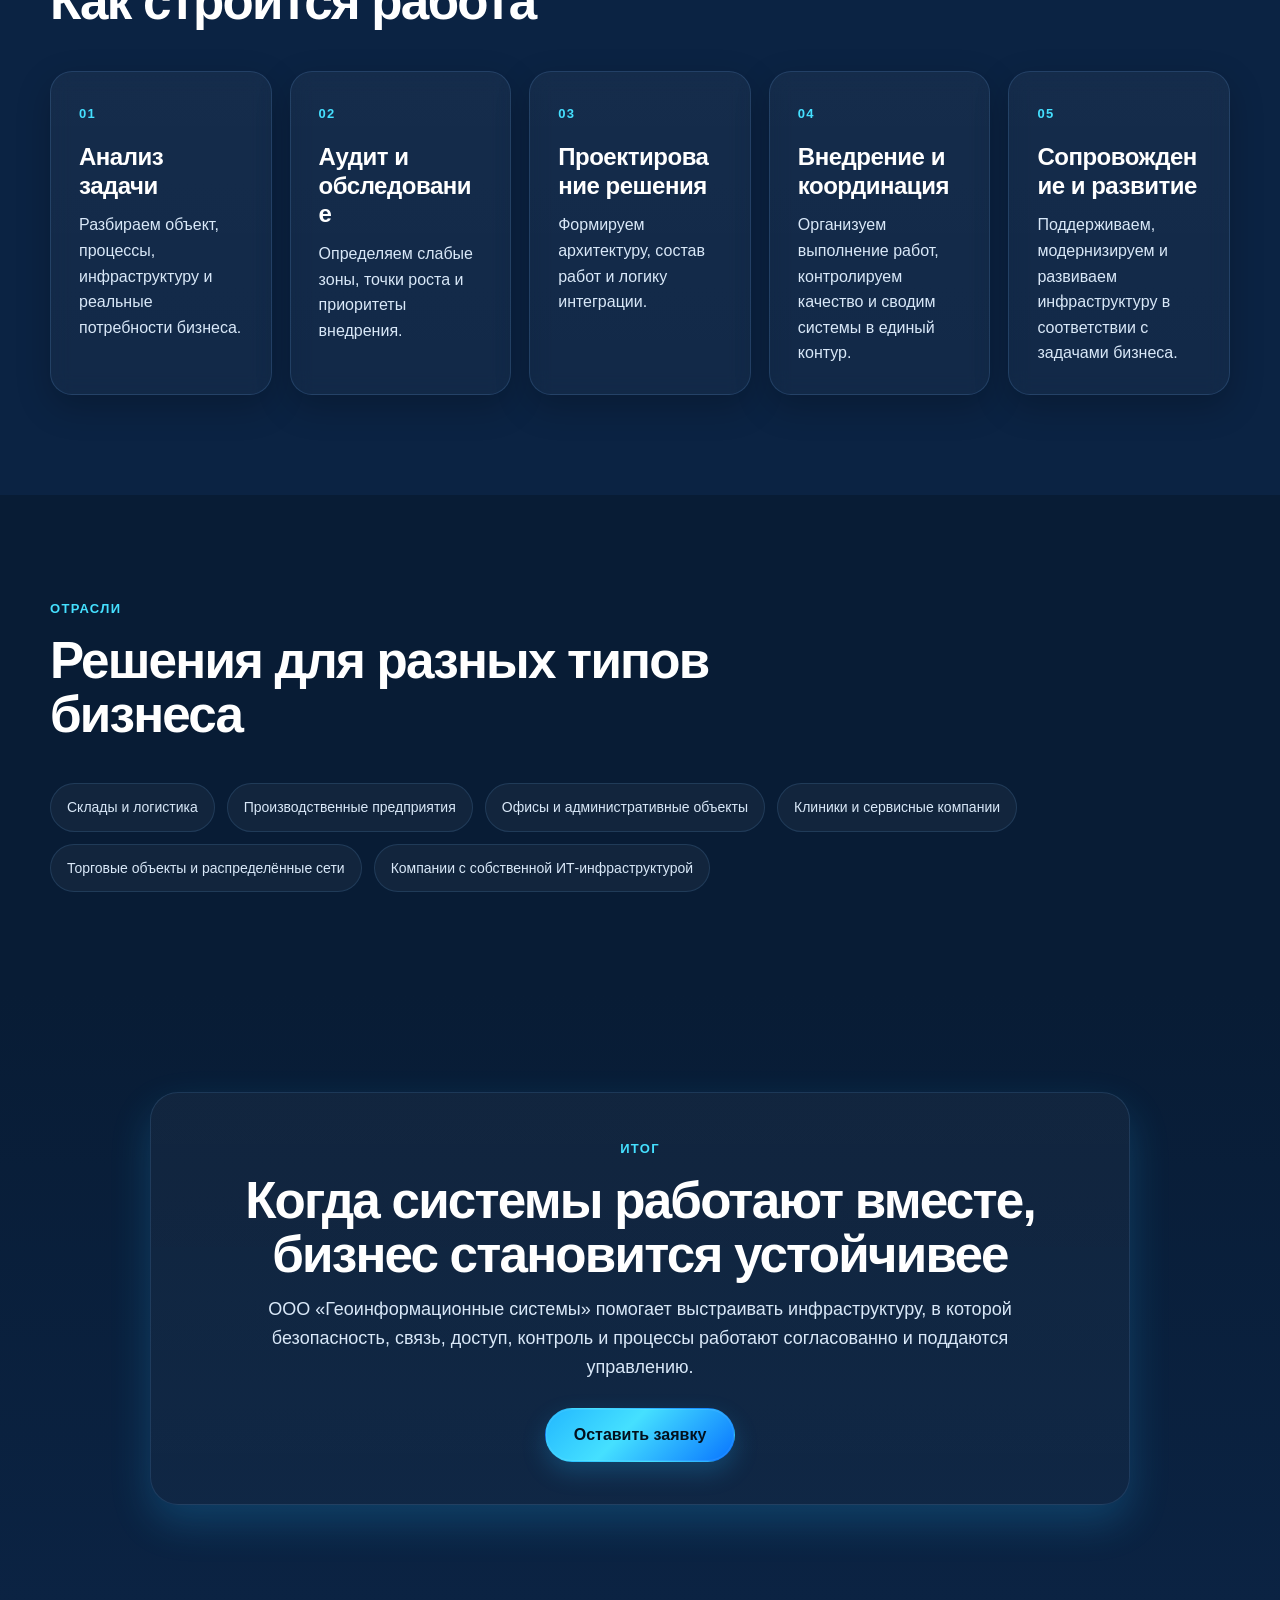
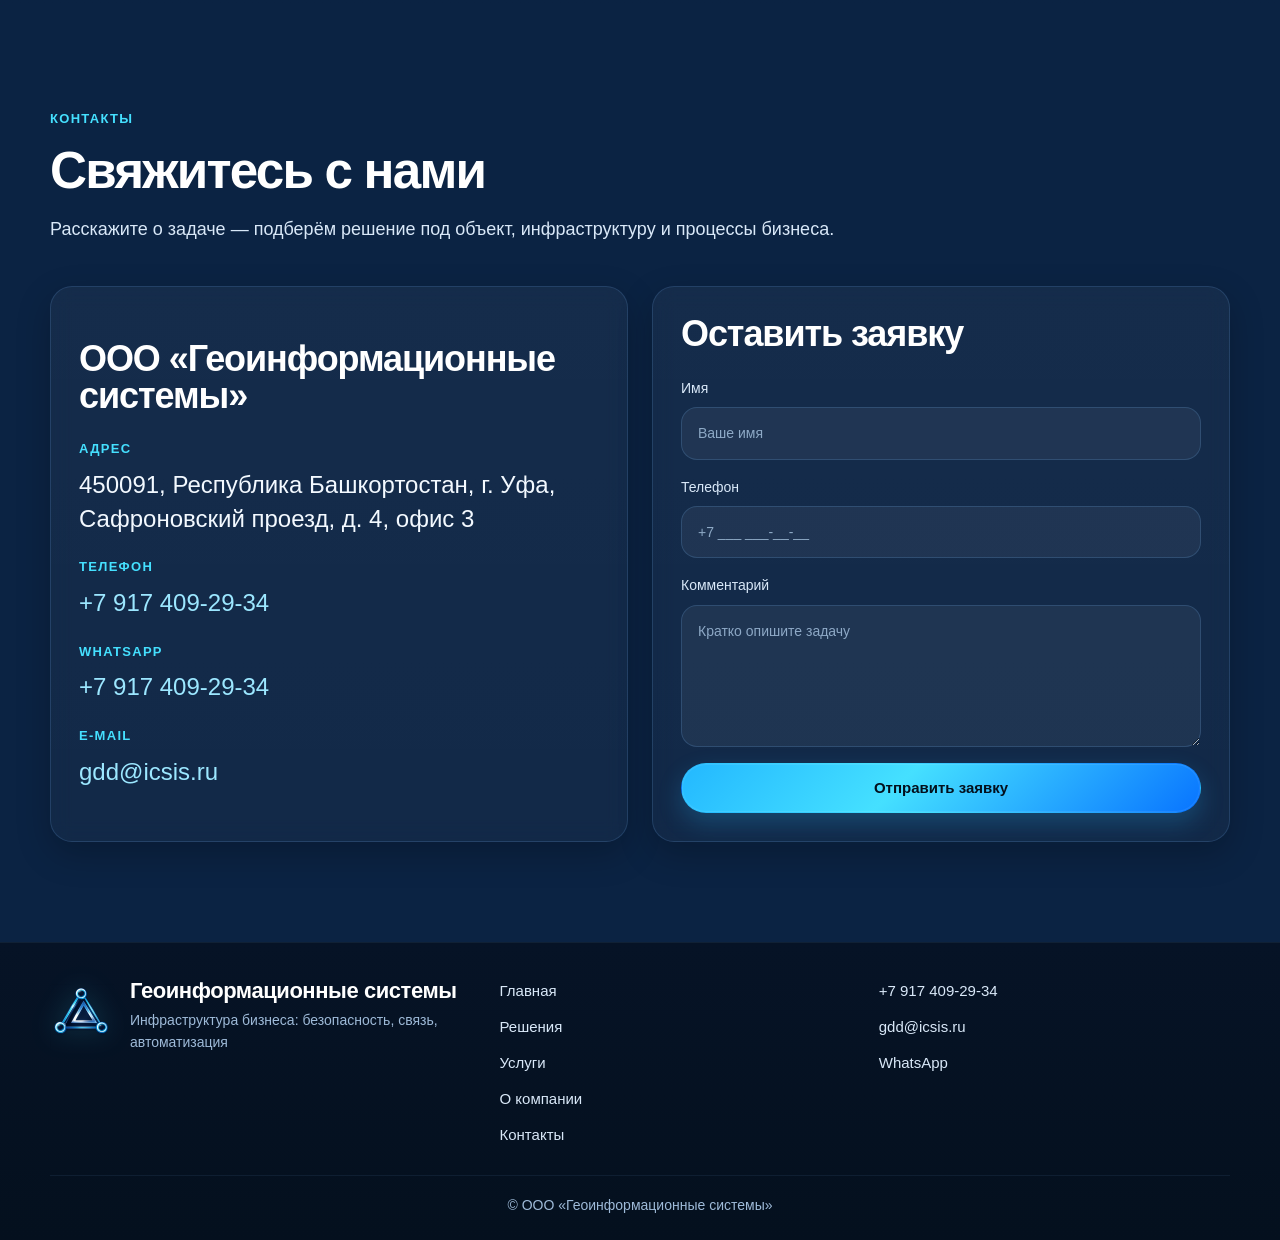
==== commit e49b1605: "index.html" ====
--- a/index.html
+++ b/index.html
@@ -107,119 +107,75 @@
     </section>
 
     <section class="section section-solutions" id="solutions">
-      <div class="container">
-        <div class="section-heading">
-          <span class="section-label">Решения</span>
-          <h2>Ключевые решения для бизнеса</h2>
-          <p>
-            Фокусируемся на продуктах, которые помогают бизнесу не просто установить
-            системы, а выстроить управляемый, устойчивый и понятный контур работы.
-          </p>
-        </div>
-
-        <div class="cards-grid cards-grid-3">
-          <a class="card solution-card" href="audit-bezopasnosti-obekta.html">
-            <img src="images/audit.png" alt="Аудит безопасности объекта" class="solution-image" />
-            <div class="solution-content">
-              <h3>Аудит безопасности объекта</h3>
-              <p>
-                Выявляем слабые зоны, оцениваем действующие системы и формируем
-                практическую дорожную карту модернизации.
-              </p>
-            </div>
-         </a>
-
-          <article class="card solution-card">
-            <img
-              src="images/server-security.png"
-              alt="Защита серверных и критичных ИТ-зон"
-              class="solution-image"
-            />
-           <a class="card solution-card solution-link-card" href="informatsionnaya-bezopasnost-servernykh-i-it-zon.html">
-  <img src="images/server-security.png" alt="Информационная безопасность серверных и критичных ИТ-зон" class="solution-image">
-  <div class="solution-content">
-    <h3>Информационная безопасность</h3>
-    <p>Защищаем серверные, телеком-зоны и критичную ИТ-инфраструктуру: снижаем риск хакерских атак, утечки данных, несанкционированного доступа и физической потери ключевых узлов бизнеса.</p>
+  <div class="container">
+    <div class="section-heading">
+      <span class="section-label">Решения</span>
+      <h2>Ключевые решения для бизнеса</h2>
+      <p>
+        Фокусируемся на продуктах, которые помогают бизнесу не просто установить системы,
+        а выстроить управляемый, устойчивый и понятный контур работы.
+      </p>
+    </div>
+
+    <div class="cards-grid cards-grid-3">
+      <a class="card solution-card solution-link-card" href="audit-bezopasnosti-obekta.html">
+        <img src="images/audit.png" alt="Аудит безопасности объекта" class="solution-image">
+        <div class="solution-content">
+          <h3>Аудит безопасности объекта</h3>
+          <p>Выявляем слабые зоны, оцениваем действующие системы и формируем практическую дорожную карту модернизации.</p>
+        </div>
+      </a>
+
+      <a class="card solution-card solution-link-card" href="informatsionnaya-bezopasnost-servernykh-i-it-zon.html">
+        <img src="images/server-security.png" alt="Информационная безопасность серверных и критичных ИТ-зон" class="solution-image">
+        <div class="solution-content">
+          <h3>Информационная безопасность</h3>
+          <p>Защищаем серверные, телеком-зоны и критичную ИТ-инфраструктуру: снижаем риск хакерских атак, утечки данных, несанкционированного доступа и физической потери ключевых узлов бизнеса.</p>
+        </div>
+      </a>
+
+      <article class="card solution-card">
+        <img src="images/external-security-office.png" alt="Внешний отдел технической безопасности" class="solution-image">
+        <div class="solution-content">
+          <h3>Внешний отдел технической безопасности</h3>
+          <p>Берём на себя координацию подрядчиков, контроль систем и развитие инженерного контура объекта.</p>
+        </div>
+      </article>
+
+      <article class="card solution-card">
+        <img src="images/ip-telephony.png" alt="IP-телефония и корпоративная связь" class="solution-image">
+        <div class="solution-content">
+          <h3>IP-телефония и корпоративная связь</h3>
+          <p>Строим управляемую телефонную инфраструктуру, внутреннюю связь и логичную маршрутизацию коммуникаций.</p>
+        </div>
+      </article>
+
+      <article class="card solution-card">
+        <img src="images/crm-automation.png" alt="CRM и автоматизация коммуникаций" class="solution-image">
+        <div class="solution-content">
+          <h3>CRM и автоматизация коммуникаций</h3>
+          <p>Настраиваем цифровые процессы, обработку обращений, уведомления, ботов и контроль заявок.</p>
+        </div>
+      </article>
+
+      <article class="card solution-card">
+        <img src="images/anti-loss-control.png" alt="Антипотери и управленческий контроль" class="solution-image">
+        <div class="solution-content">
+          <h3>Антипотери и управленческий контроль</h3>
+          <p>Используем видео, доступ, CRM и связь как инструмент снижения потерь и наведения порядка.</p>
+        </div>
+      </article>
+
+      <article class="card solution-card solution-card-wide">
+        <img src="images/project-office.png" alt="Проектный офис по инфраструктуре бизнеса" class="solution-image solution-image-wide">
+        <div class="solution-content">
+          <h3>Проектный офис по инфраструктуре бизнеса</h3>
+          <p>Собираем безопасность, связь, ИТ-зоны и цифровые процессы в единый управляемый контур, координируем внедрение и стыковку решений.</p>
+        </div>
+      </article>
+    </div>
   </div>
-</a>
-
-          <article class="card solution-card">
-            <img
-              src="images/external-security-office.png"
-              alt="Внешний отдел технической безопасности"
-              class="solution-image"
-            />
-            <div class="solution-content">
-              <h3>Внешний отдел технической безопасности</h3>
-              <p>
-                Берём на себя координацию подрядчиков, контроль систем и развитие
-                инженерного контура объекта.
-              </p>
-            </div>
-          </article>
-
-          <article class="card solution-card">
-            <img
-              src="images/ip-telephony.png"
-              alt="IP-телефония и корпоративная связь"
-              class="solution-image"
-            />
-            <div class="solution-content">
-              <h3>IP-телефония и корпоративная связь</h3>
-              <p>
-                Строим управляемую телефонную инфраструктуру, внутреннюю связь и
-                логичную маршрутизацию коммуникаций.
-              </p>
-            </div>
-          </article>
-
-          <article class="card solution-card">
-            <img
-              src="images/crm-automation.png"
-              alt="CRM и автоматизация коммуникаций"
-              class="solution-image"
-            />
-            <div class="solution-content">
-              <h3>CRM и автоматизация коммуникаций</h3>
-              <p>
-                Настраиваем цифровые процессы, обработку обращений, уведомления,
-                ботов и контроль заявок.
-              </p>
-            </div>
-          </article>
-
-          <article class="card solution-card">
-            <img
-              src="images/anti-loss-control.png"
-              alt="Антипотери и управленческий контроль"
-              class="solution-image"
-            />
-            <div class="solution-content">
-              <h3>Антипотери и управленческий контроль</h3>
-              <p>
-                Используем видео, доступ, CRM и связь как инструмент снижения потерь
-                и наведения порядка.
-              </p>
-            </div>
-          </article>
-
-          <article class="card solution-card solution-card-wide">
-            <img
-              src="images/project-office.png"
-              alt="Проектный офис по инфраструктуре бизнеса"
-              class="solution-image solution-image-wide"
-            />
-            <div class="solution-content">
-              <h3>Проектный офис по инфраструктуре бизнеса</h3>
-              <p>
-                Собираем безопасность, связь, ИТ-зоны и цифровые процессы в единый
-                управляемый контур, координируем внедрение и стыковку решений.
-              </p>
-            </div>
-          </article>
-        </div>
-      </div>
-    </section>
+</section>
 
     <section class="section section-services" id="services">
       <div class="container">
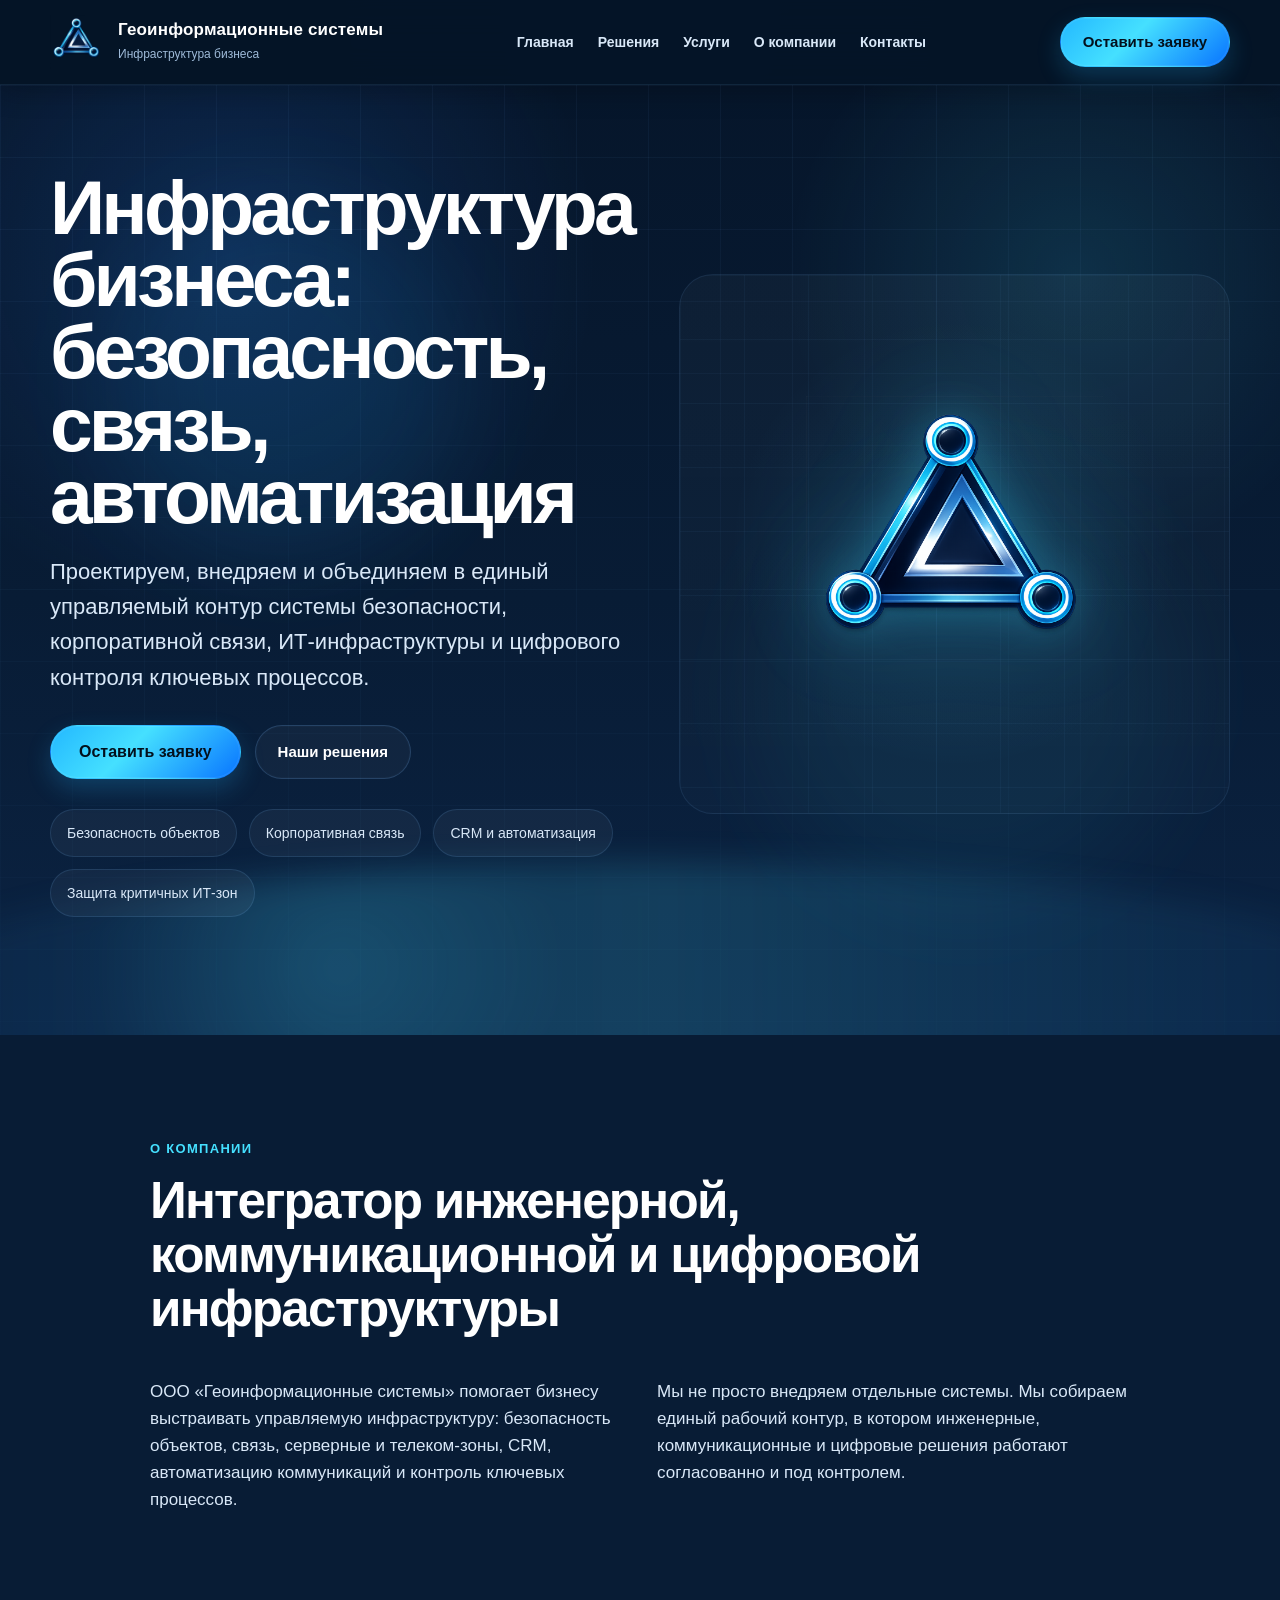
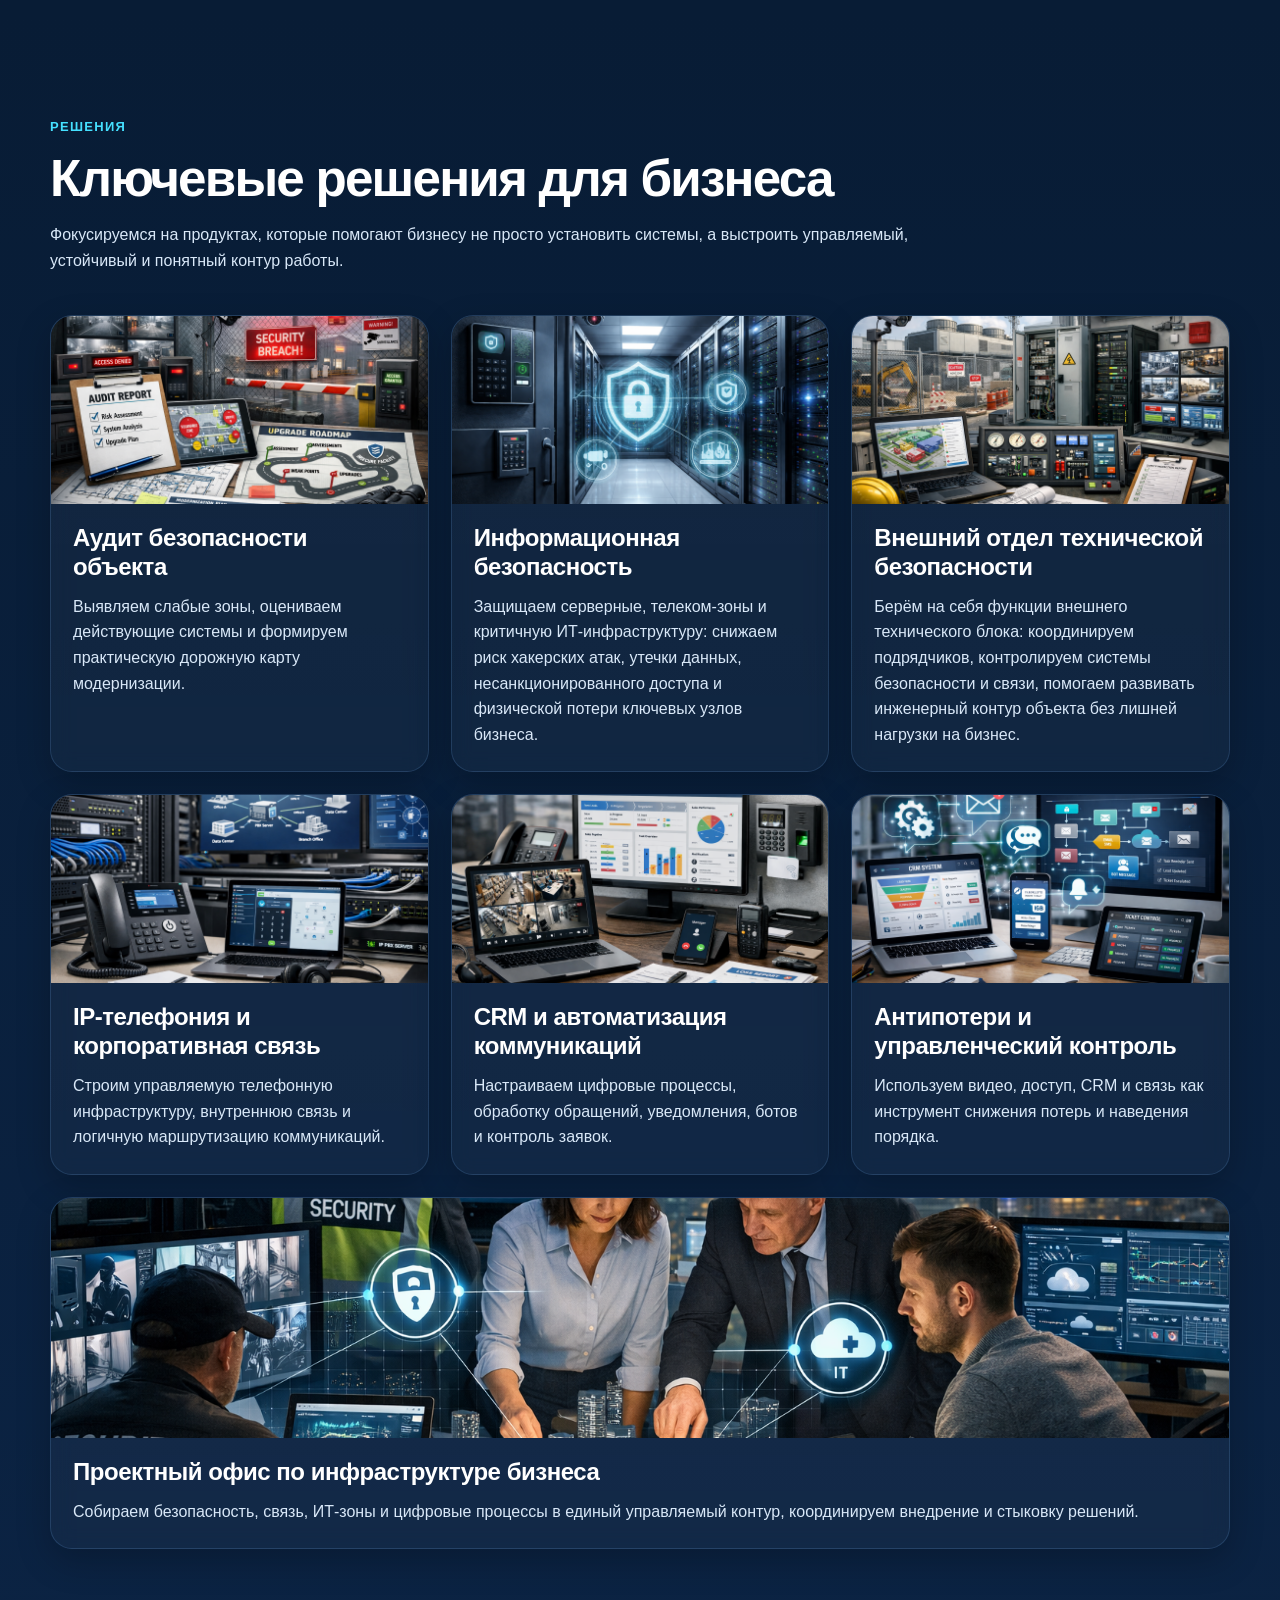
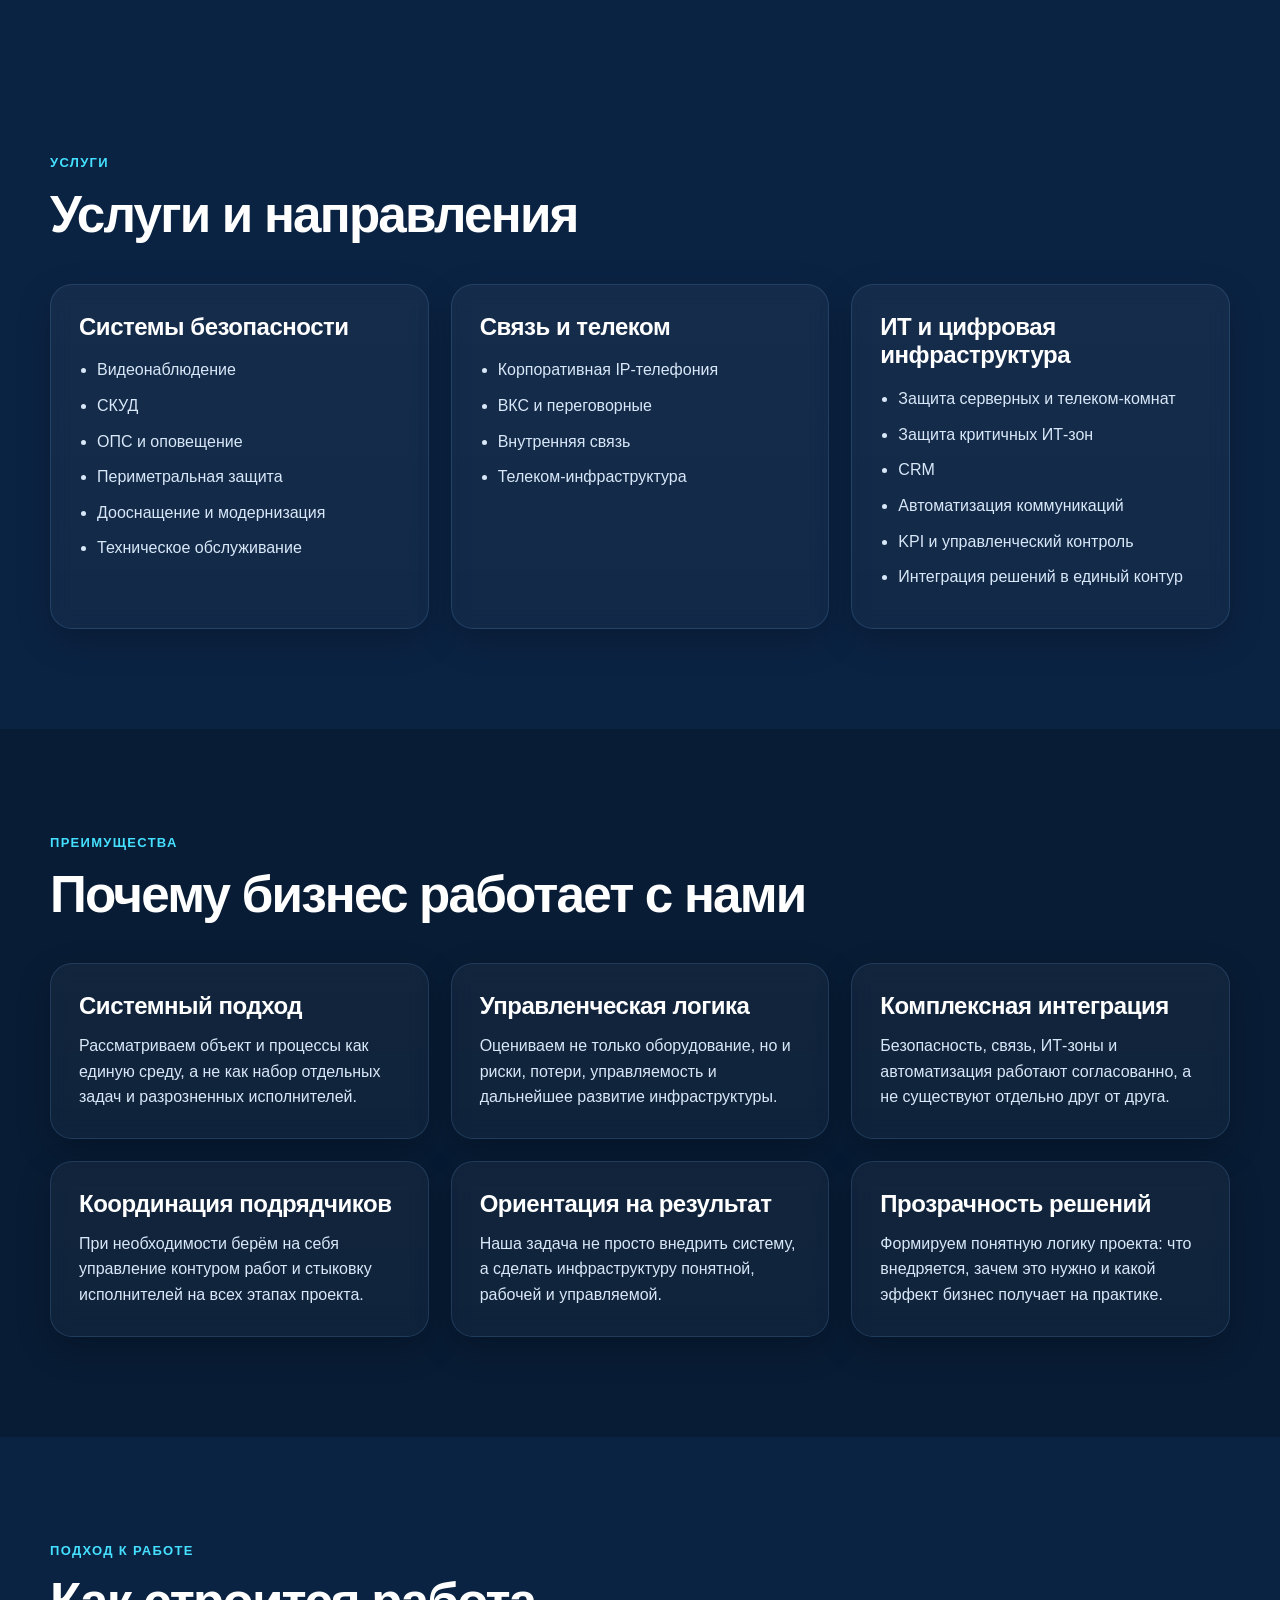
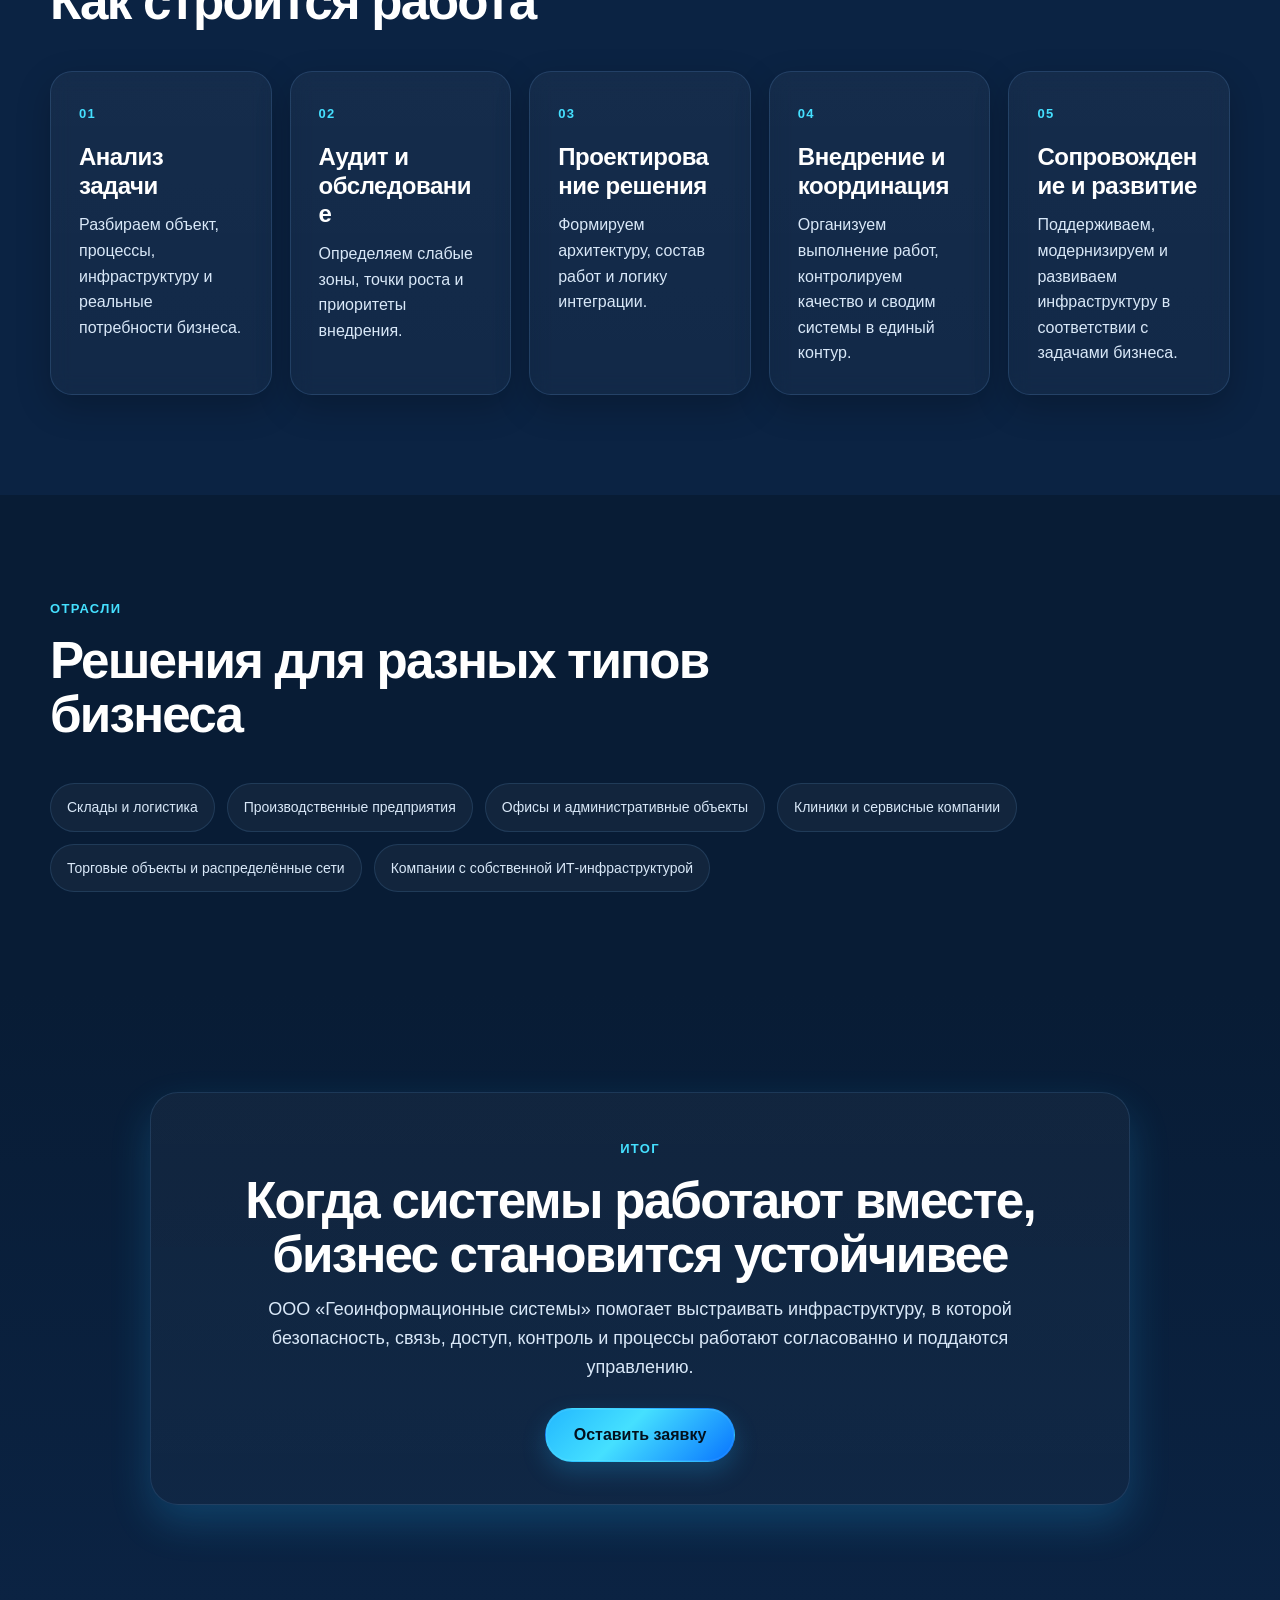
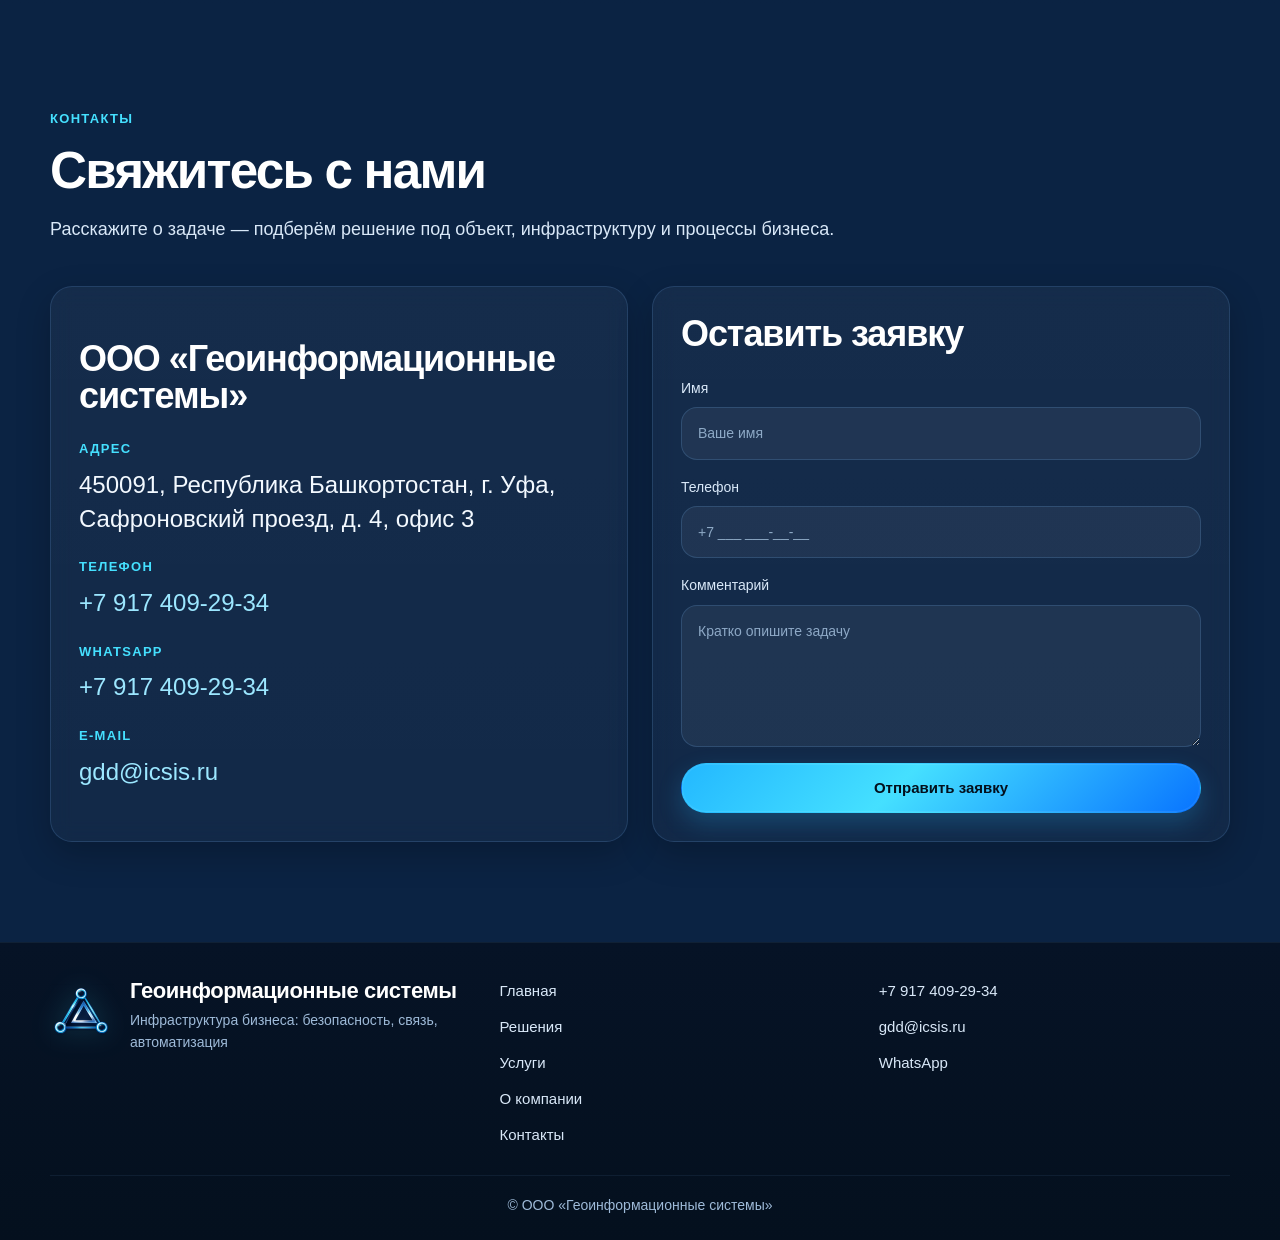
==== commit 25f379ac: "index.html" ====
--- a/index.html
+++ b/index.html
@@ -134,13 +134,13 @@
         </div>
       </a>
 
-      <article class="card solution-card">
-        <img src="images/external-security-office.png" alt="Внешний отдел технической безопасности" class="solution-image">
-        <div class="solution-content">
-          <h3>Внешний отдел технической безопасности</h3>
-          <p>Берём на себя координацию подрядчиков, контроль систем и развитие инженерного контура объекта.</p>
-        </div>
-      </article>
+    <a class="card solution-card solution-link-card" href="vneshniy-otdel-tekhnicheskoy-bezopasnosti.html">
+  <img src="images/external-security-office.png" alt="Внешний отдел технической безопасности" class="solution-image">
+  <div class="solution-content">
+    <h3>Внешний отдел технической безопасности</h3>
+    <p>Берём на себя функции внешнего технического блока: координируем подрядчиков, контролируем системы безопасности и связи, помогаем развивать инженерный контур объекта без лишней нагрузки на бизнес.</p>
+  </div>
+</a>
 
       <article class="card solution-card">
         <img src="images/ip-telephony.png" alt="IP-телефония и корпоративная связь" class="solution-image">
--- a/style.css
+++ b/style.css
@@ -1336,14 +1336,13 @@
 .service-hero-visual {
   padding: 14px;
   overflow: hidden;
-  align-self: stretch;
+  align-self: start;
 }
 
 .service-hero-image {
   width: 100%;
-  height: 100%;
   min-height: 240px;
-  max-height: 360px;
+  max-height: 340px;
   object-fit: cover;
   border-radius: 18px;
   display: block;
@@ -1411,3 +1410,21 @@
     min-height: auto;
   }
 }
+.service-single-text
+.service-list-points
+.service-list-points-spaced
+.service-note
+.service-grid-2
+.service-grid-3
+.service-grid-5
+.service-feature-card
+.service-mini-card
+.service-two-columns
+.service-side-image-card
+.service-side-image
+.service-hero .service-hero-container
+.service-hero-content
+.service-hero-text
+.service-hero-visual
+.service-hero-image
+.service-timeline
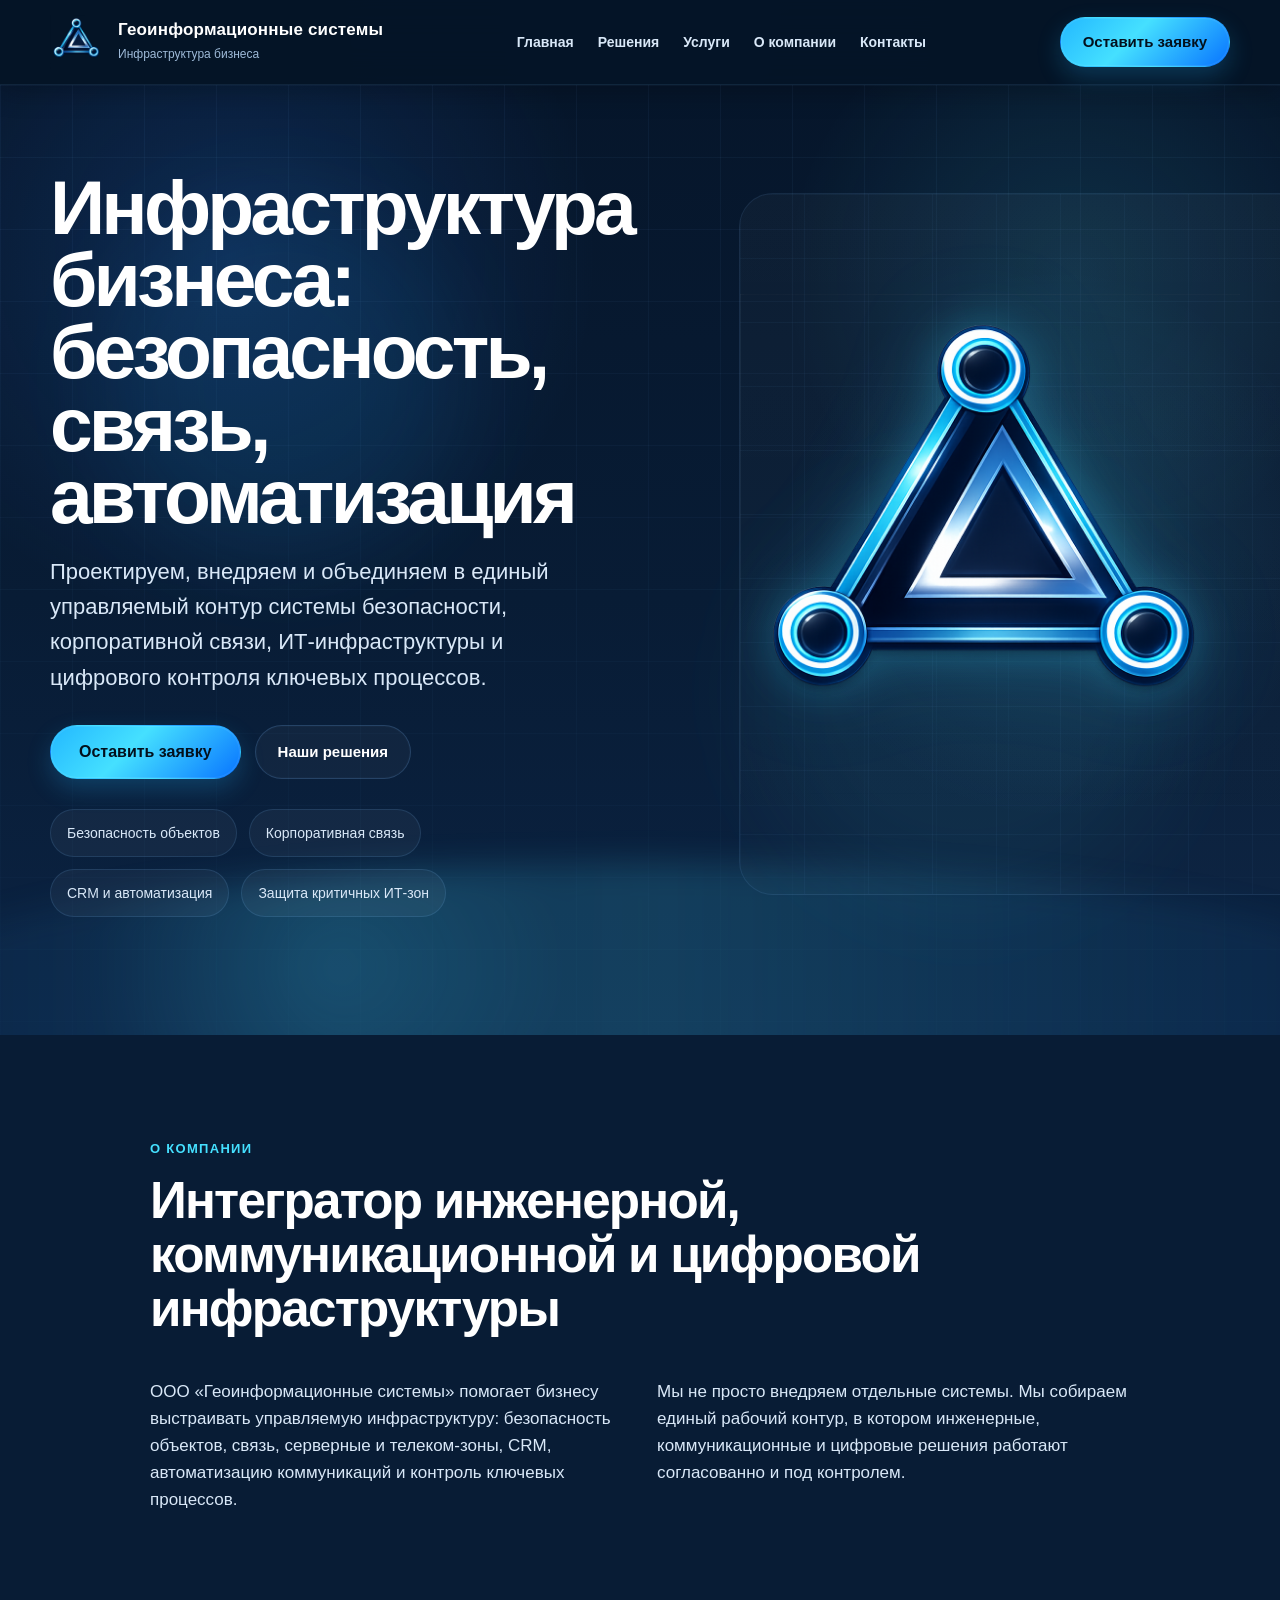
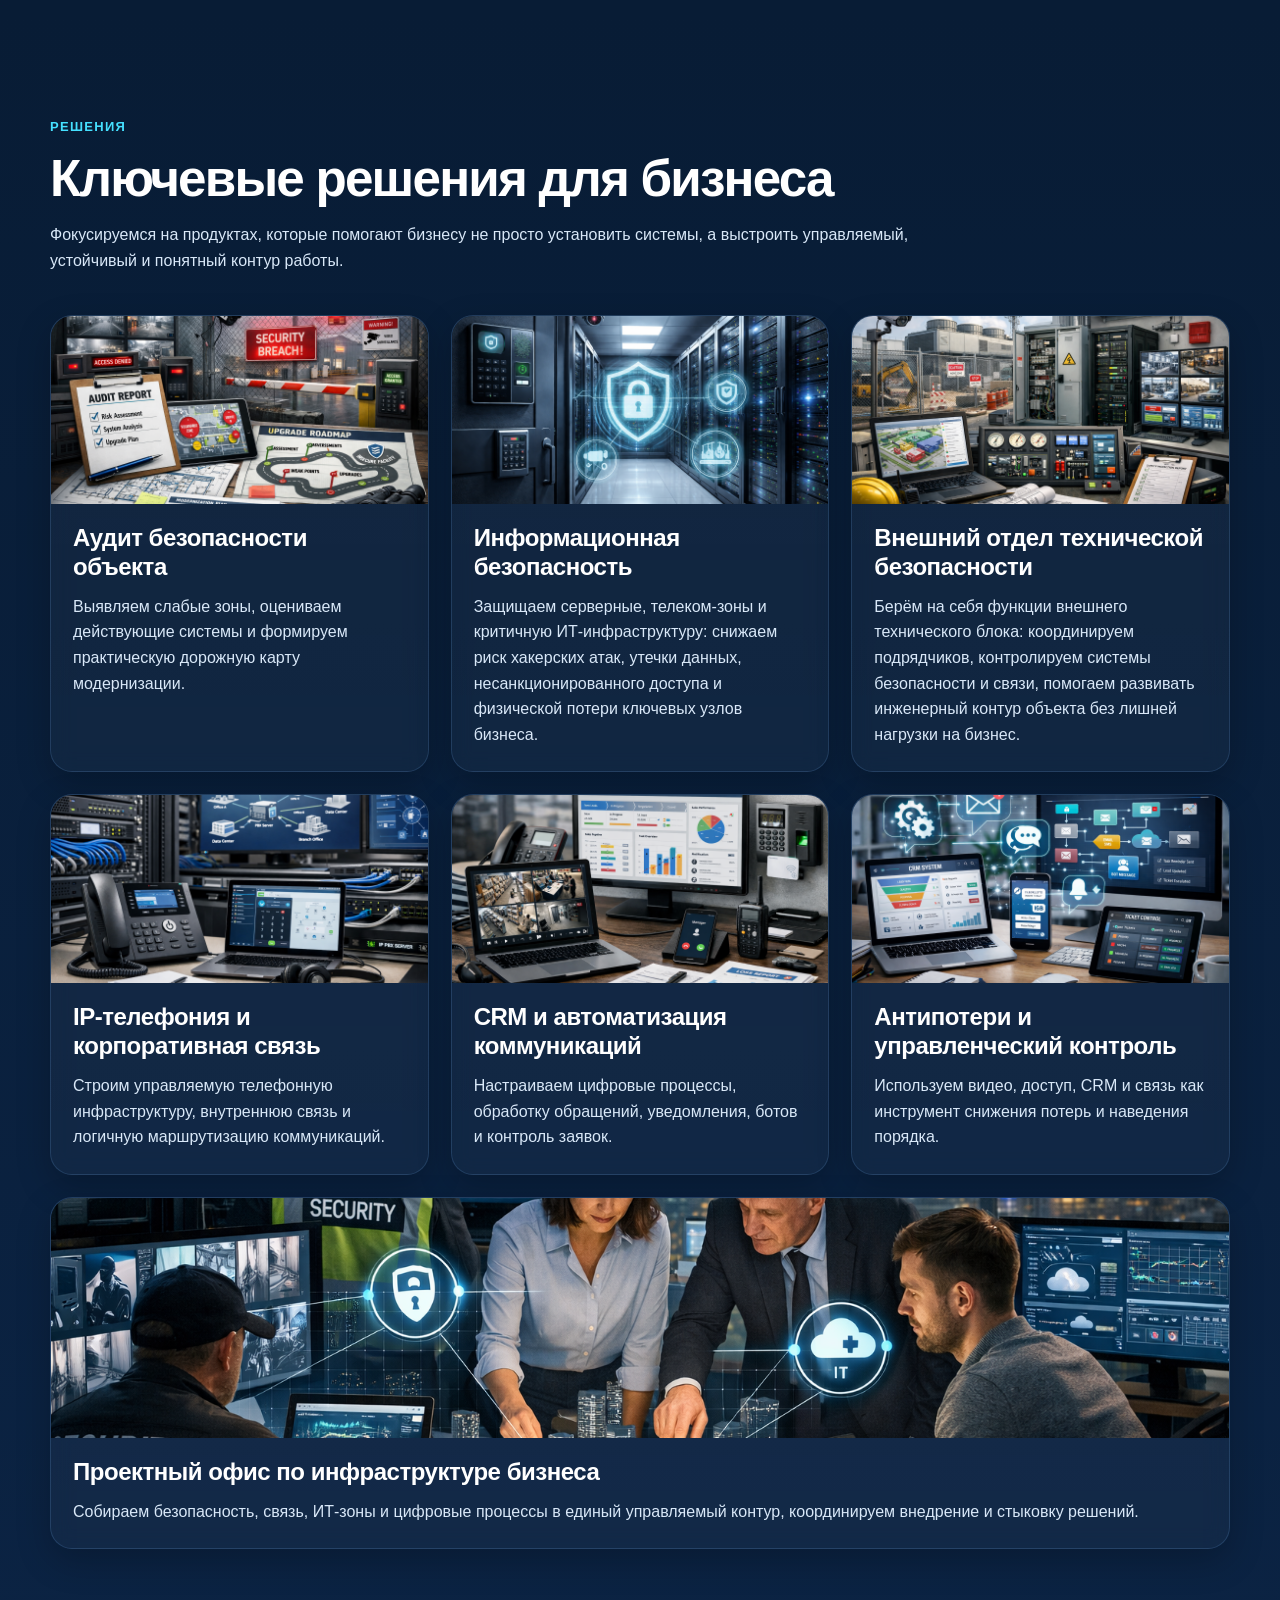
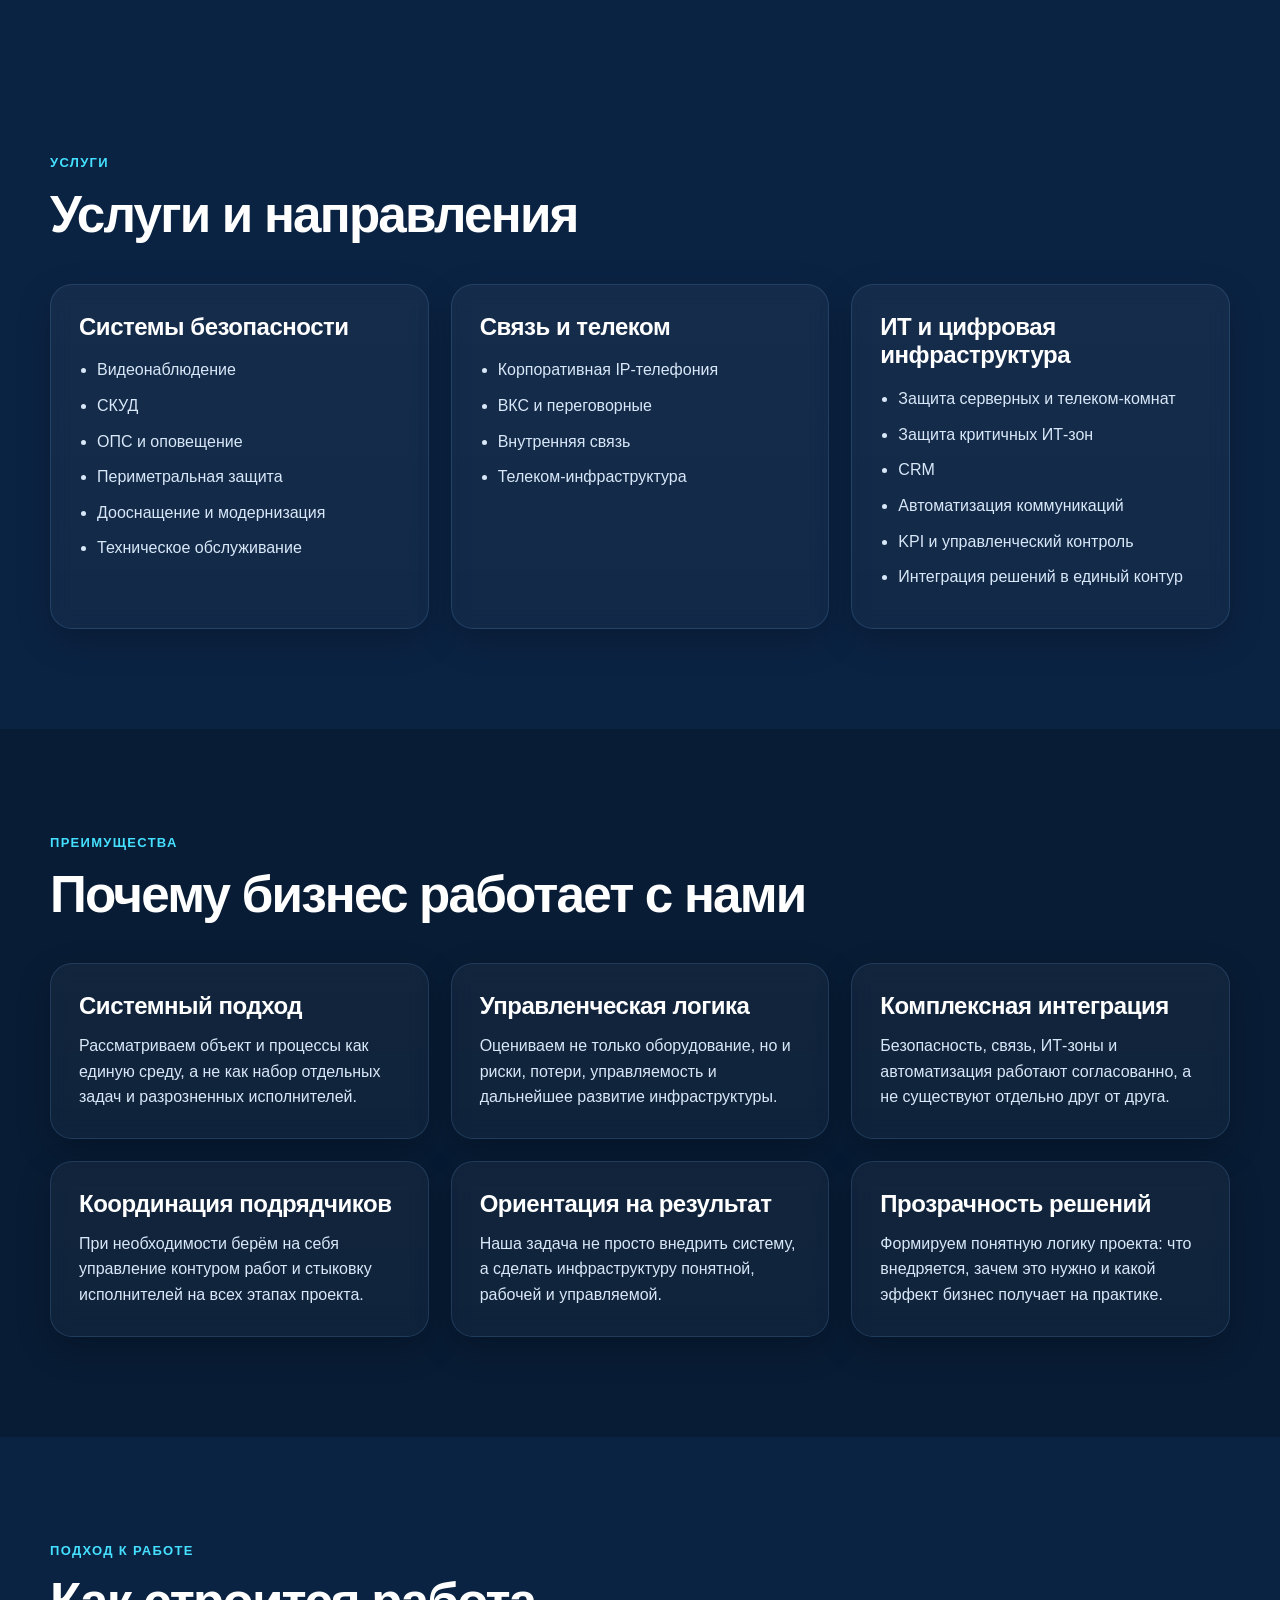
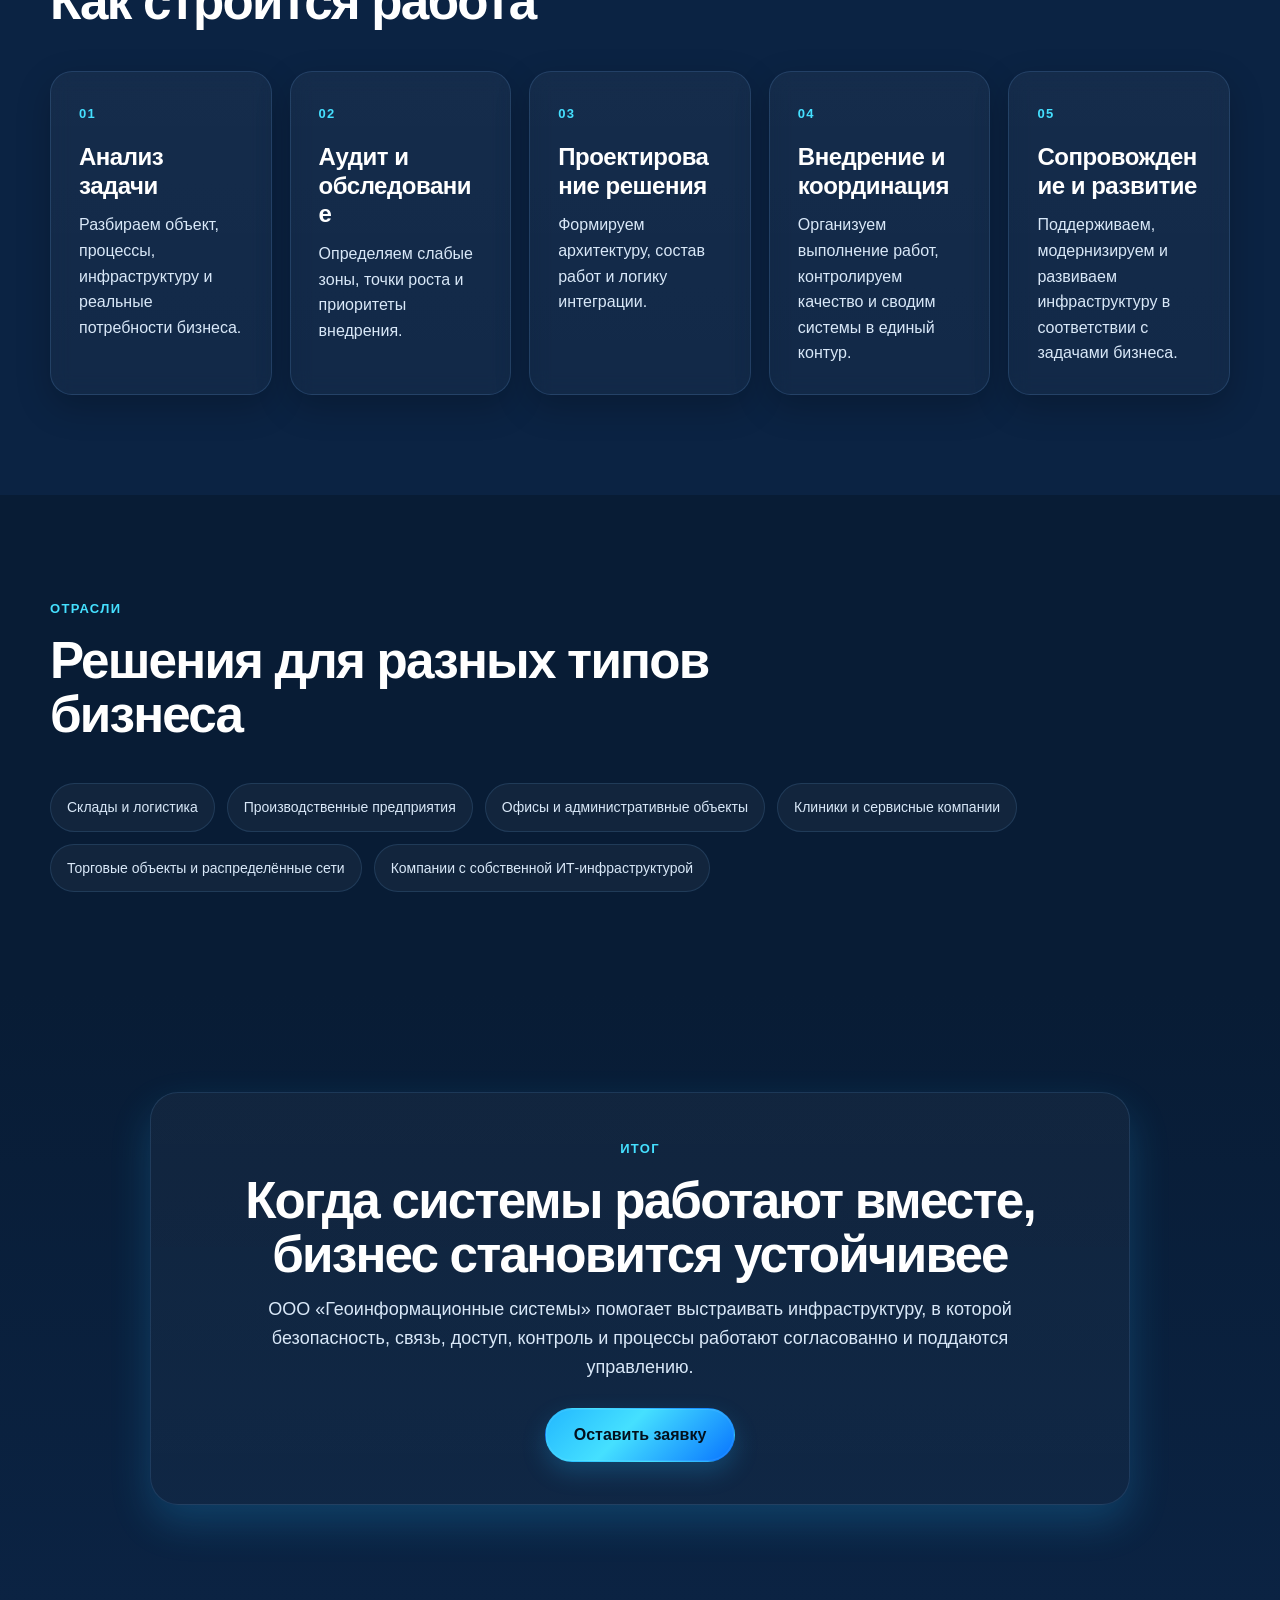
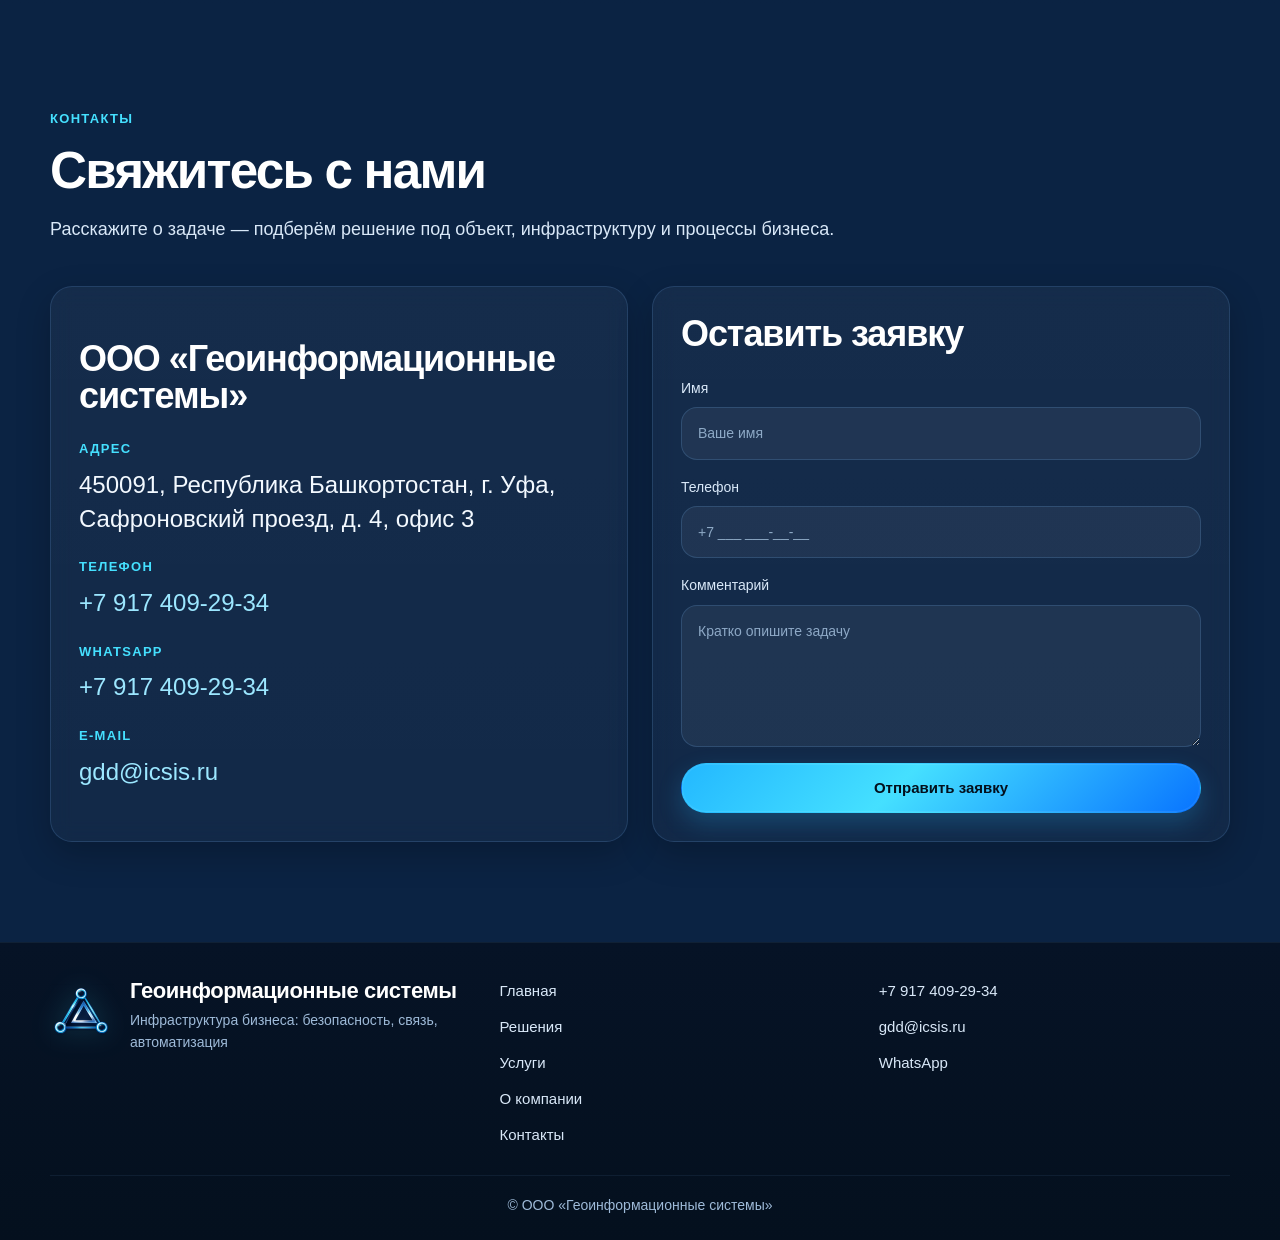
==== commit f40eba5a: "index.html" ====
--- a/index.html
+++ b/index.html
@@ -72,13 +72,65 @@
 
         <div class="hero-visual">
           <div class="hero-visual-frame">
-            <div class="hero-logo-card">
-              <img
-                src="images/logo.png"
-                alt="Логотип Геоинформационные системы"
-                class="hero-main-logo"
-              />
-            </div>
+          <div class="hero-logo-card">
+  <img
+    src="images/logo.png"
+    alt="Логотип Геоинформационные системы"
+    class="hero-main-logo"
+  />
+
+  <svg class="logo-light-overlay" viewBox="0 0 1000 1000" aria-hidden="true">
+    <defs>
+      <filter id="logoGlow" x="-200%" y="-200%" width="400%" height="400%">
+        <feGaussianBlur stdDeviation="8" result="blur"></feGaussianBlur>
+        <feMerge>
+          <feMergeNode in="blur"></feMergeNode>
+          <feMergeNode in="SourceGraphic"></feMergeNode>
+        </feMerge>
+      </filter>
+
+      <path
+        id="outerTrianglePath"
+        d="M 500 120 L 760 690 L 240 690 Z"
+        fill="none"
+      ></path>
+    </defs>
+
+    <circle class="logo-light-glow" r="16" filter="url(#logoGlow)">
+      <animateMotion
+        dur="7s"
+        repeatCount="indefinite"
+        rotate="auto"
+      >
+        <mpath href="#outerTrianglePath"></mpath>
+      </animateMotion>
+
+      <animate
+        attributeName="fill"
+        values="#ffffff; #23b8ff; #0a1630; #ffffff"
+        dur="7s"
+        repeatCount="indefinite"
+      ></animate>
+    </circle>
+
+    <circle class="logo-light-core" r="7">
+      <animateMotion
+        dur="7s"
+        repeatCount="indefinite"
+        rotate="auto"
+      >
+        <mpath href="#outerTrianglePath"></mpath>
+      </animateMotion>
+
+      <animate
+        attributeName="fill"
+        values="#ffffff; #45e0ff; #11284f; #ffffff"
+        dur="7s"
+        repeatCount="indefinite"
+      ></animate>
+    </circle>
+  </svg>
+</div>
           </div>
         </div>
       </div>
--- a/style.css
+++ b/style.css
@@ -1000,6 +1000,68 @@
   *::after {
     animation: none !important;
     transition: none !important;
+  }
+}
+/* ===== HERO LOGO: СДВИГ ВПРАВО И УВЕЛИЧЕНИЕ ===== */
+
+.hero-container-split {
+  grid-template-columns: minmax(0, 0.9fr) minmax(560px, 1.1fr);
+  gap: 24px;
+}
+
+.hero-visual {
+  justify-content: flex-end;
+}
+
+.hero-visual-frame {
+  justify-content: flex-end;
+  overflow: visible;
+}
+
+.hero-logo-card {
+  width: min(100%, 860px);
+  height: min(78vh, 760px);
+  min-height: 560px;
+  transform: translateX(145px);
+}
+
+.hero-main-logo {
+  width: min(82%, 500px);
+}
+
+@media (max-width: 1180px) {
+  .hero-container-split {
+    grid-template-columns: minmax(0, 1fr) minmax(460px, 1fr);
+    gap: 24px;
+  }
+
+  .hero-logo-card {
+    width: min(100%, 700px);
+    height: min(68vh, 600px);
+    min-height: 460px;
+    transform: translateX(30px);
+  }
+
+  .hero-main-logo {
+    width: min(78%, 420px);
+  }
+}
+
+@media (max-width: 980px) {
+  .hero-visual,
+  .hero-visual-frame {
+    justify-content: center;
+  }
+
+  .hero-logo-card {
+    width: min(100%, 520px);
+    height: 380px;
+    min-height: 380px;
+    transform: none;
+  }
+
+  .hero-main-logo {
+    width: min(62%, 260px);
   }
 }
 /* ===== SERVICE PAGE: AUDIT ===== */
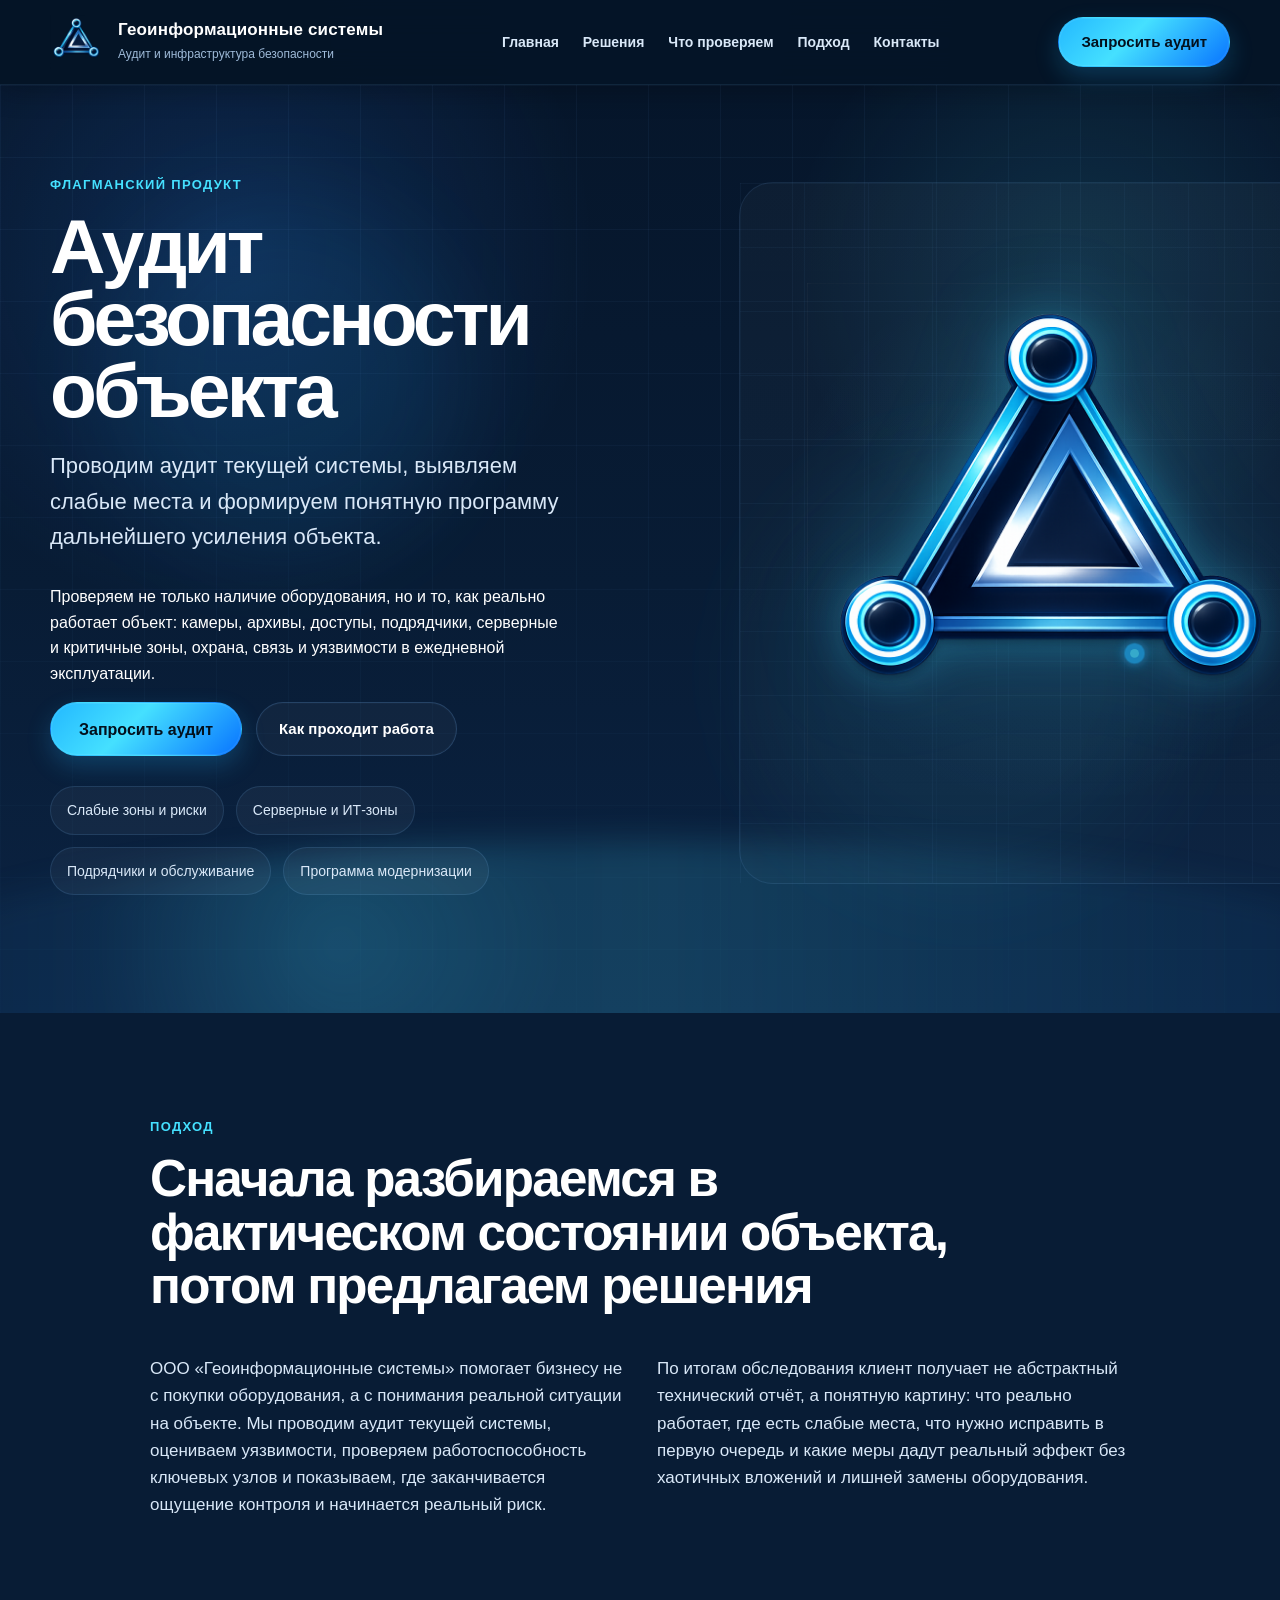
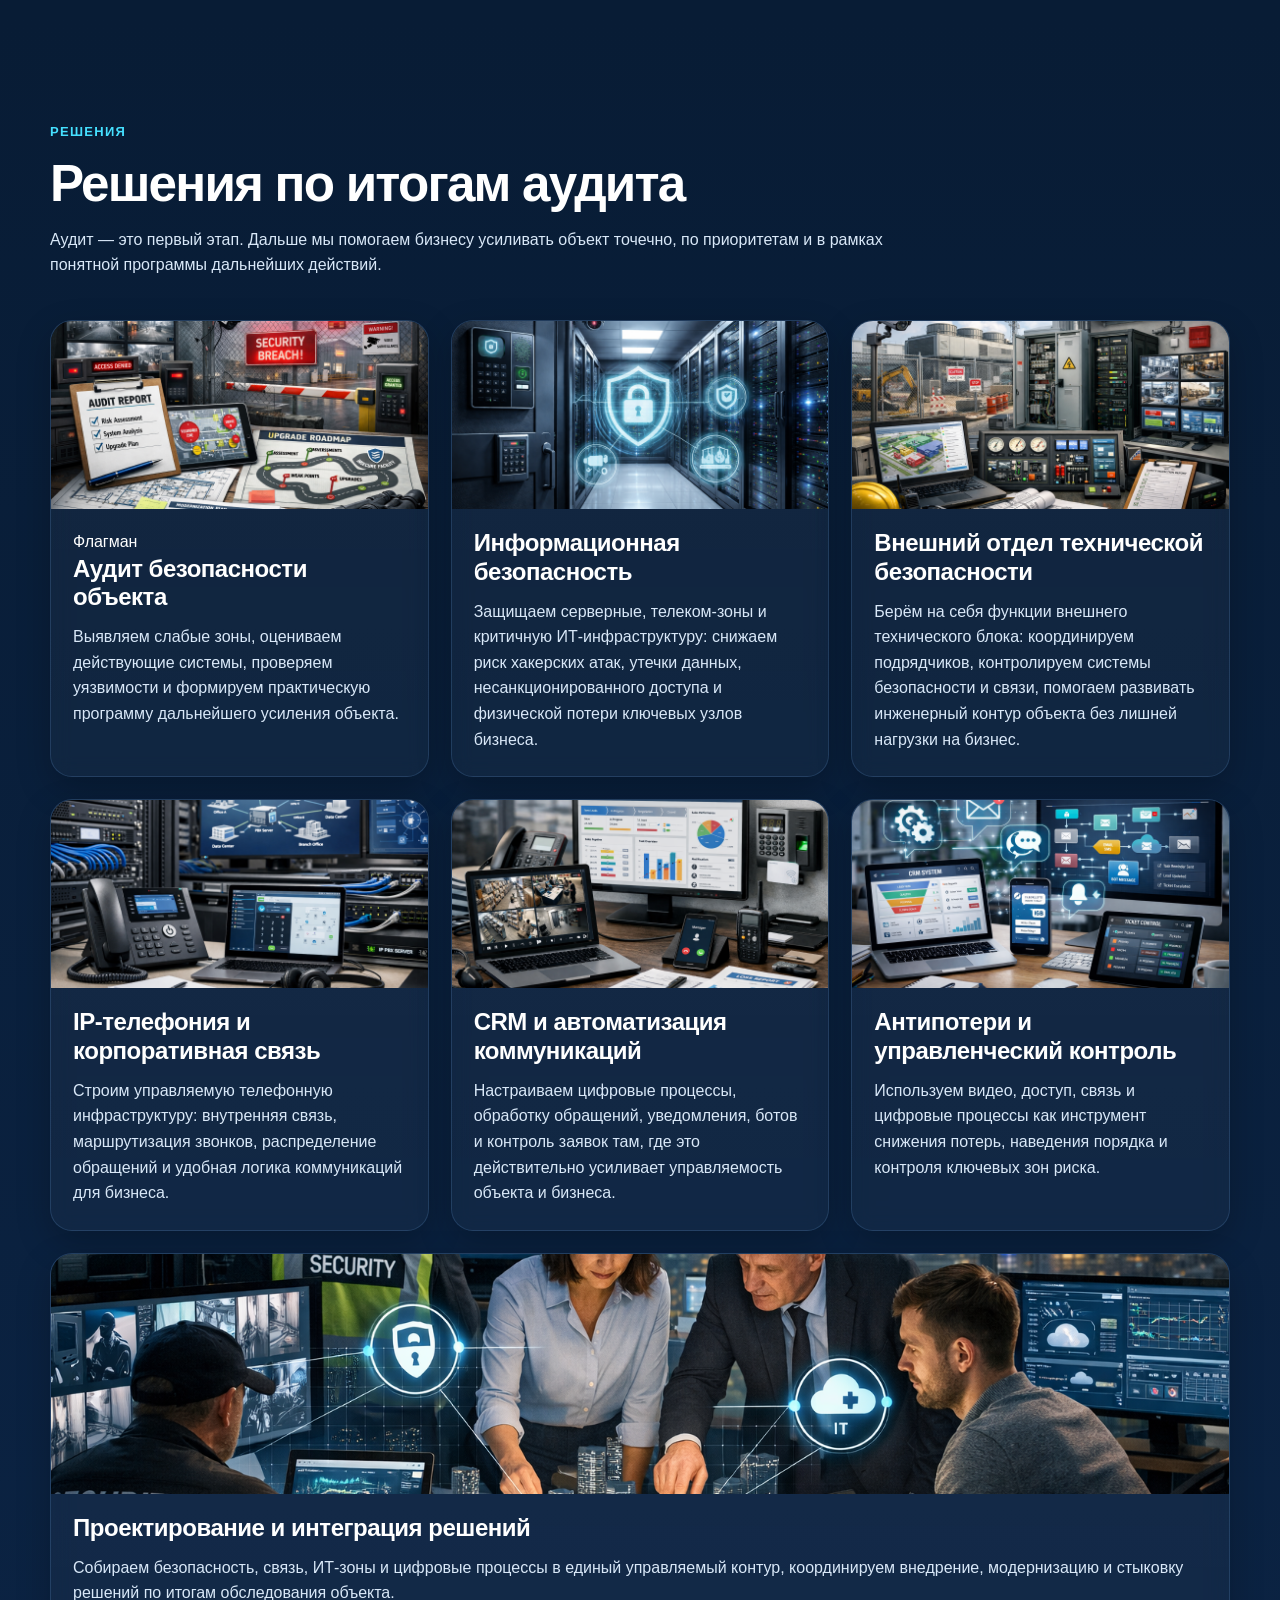
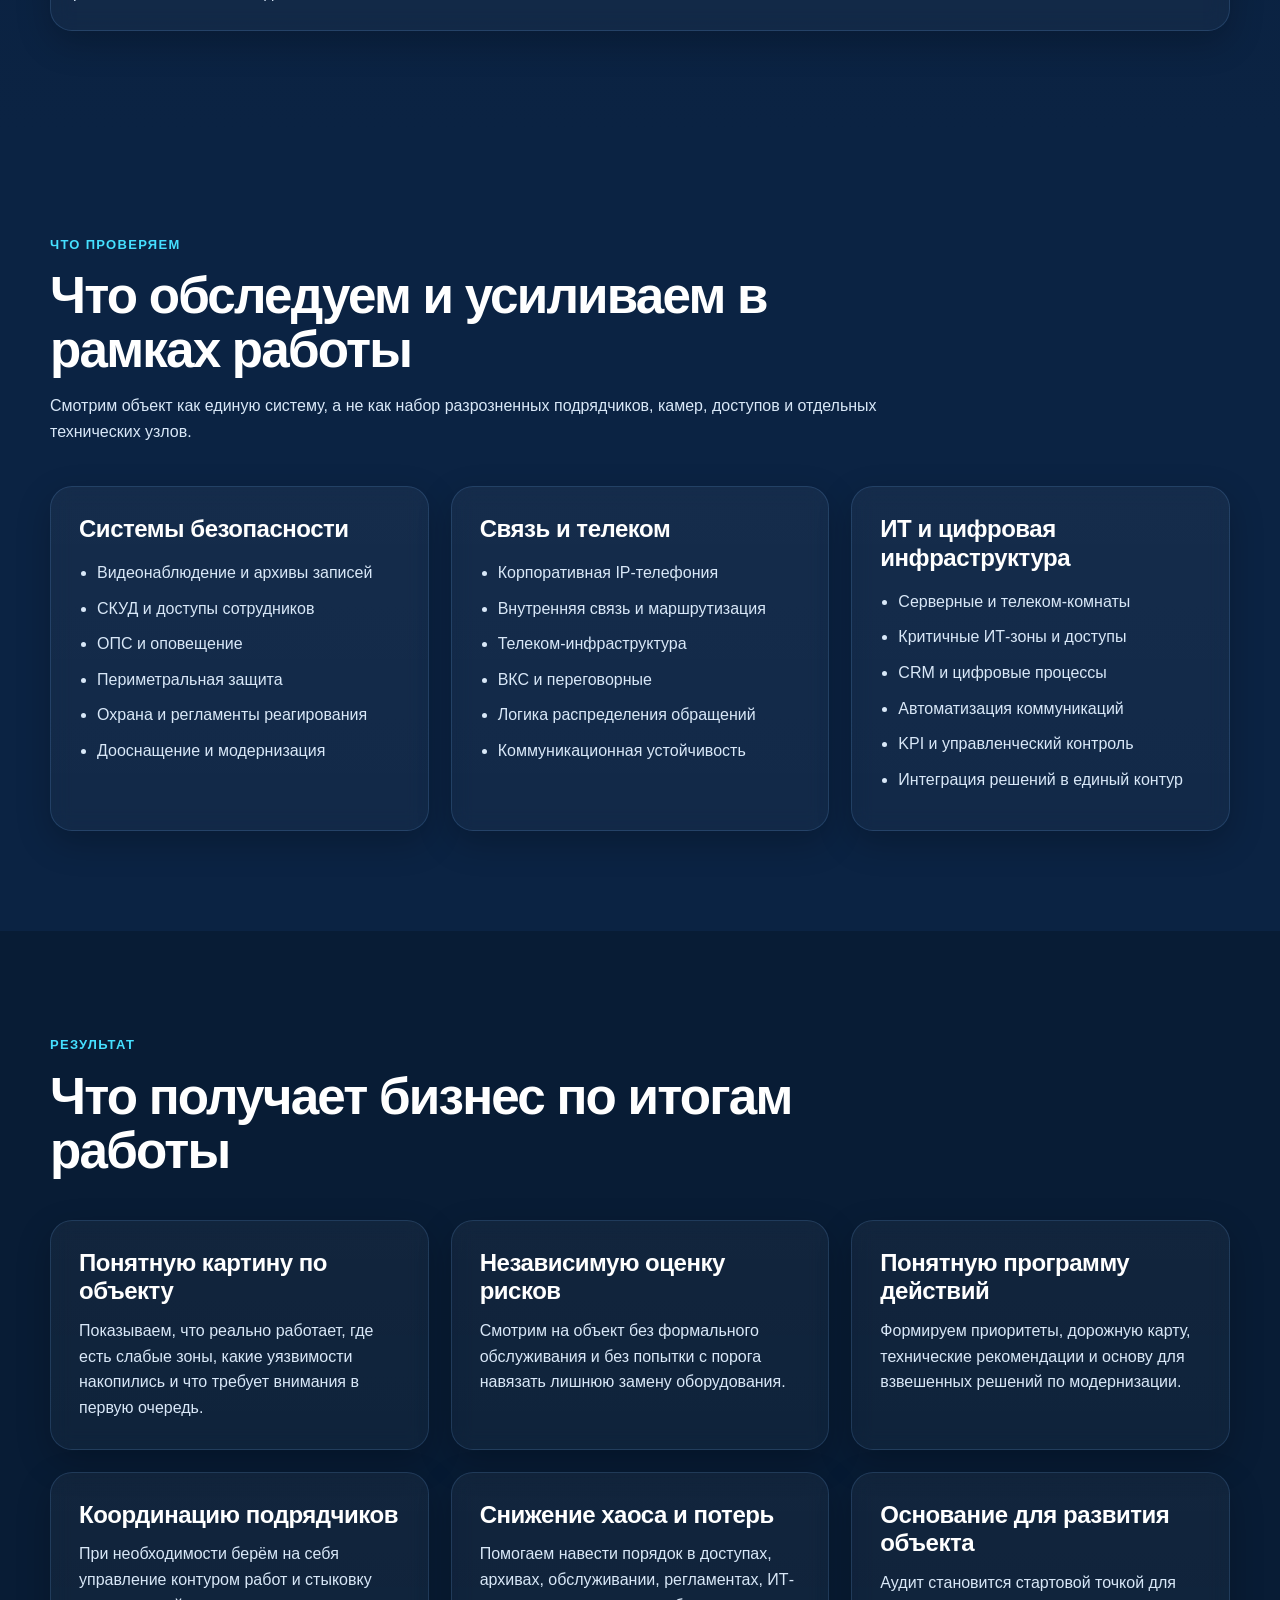
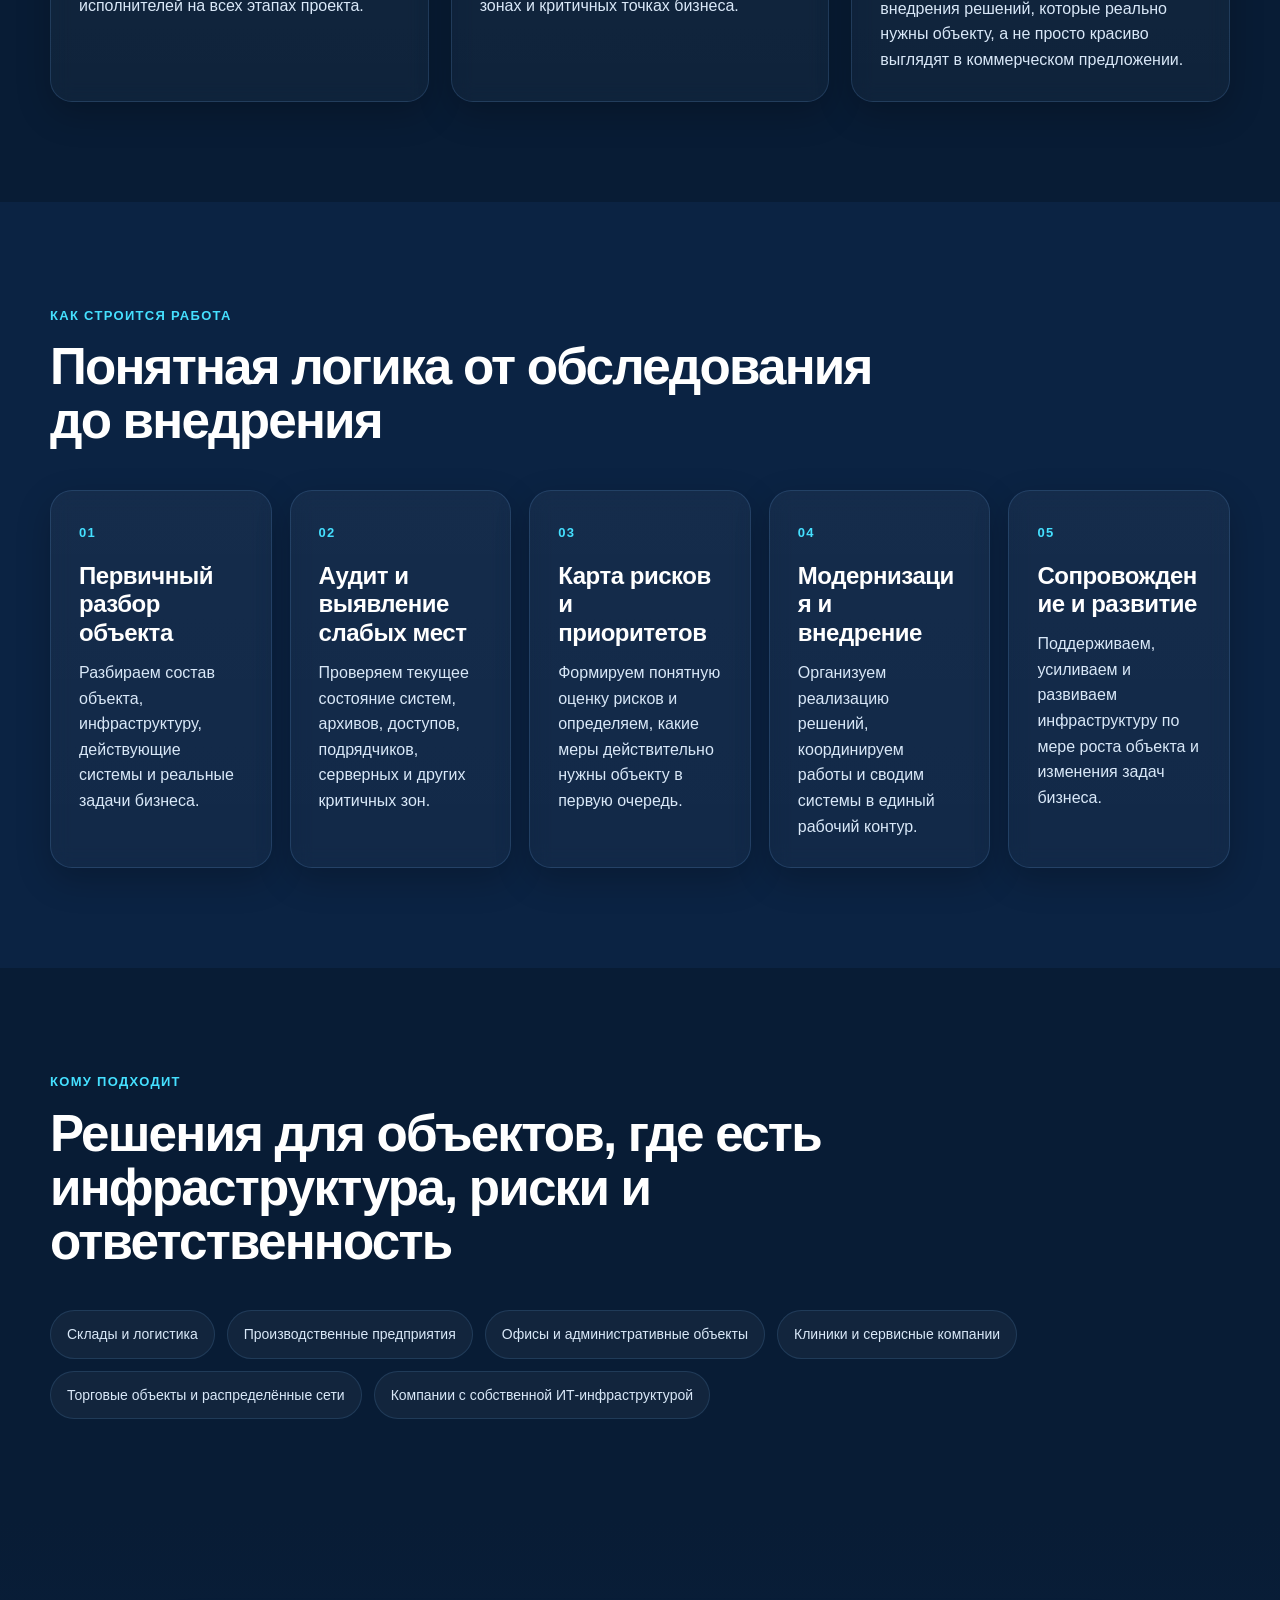
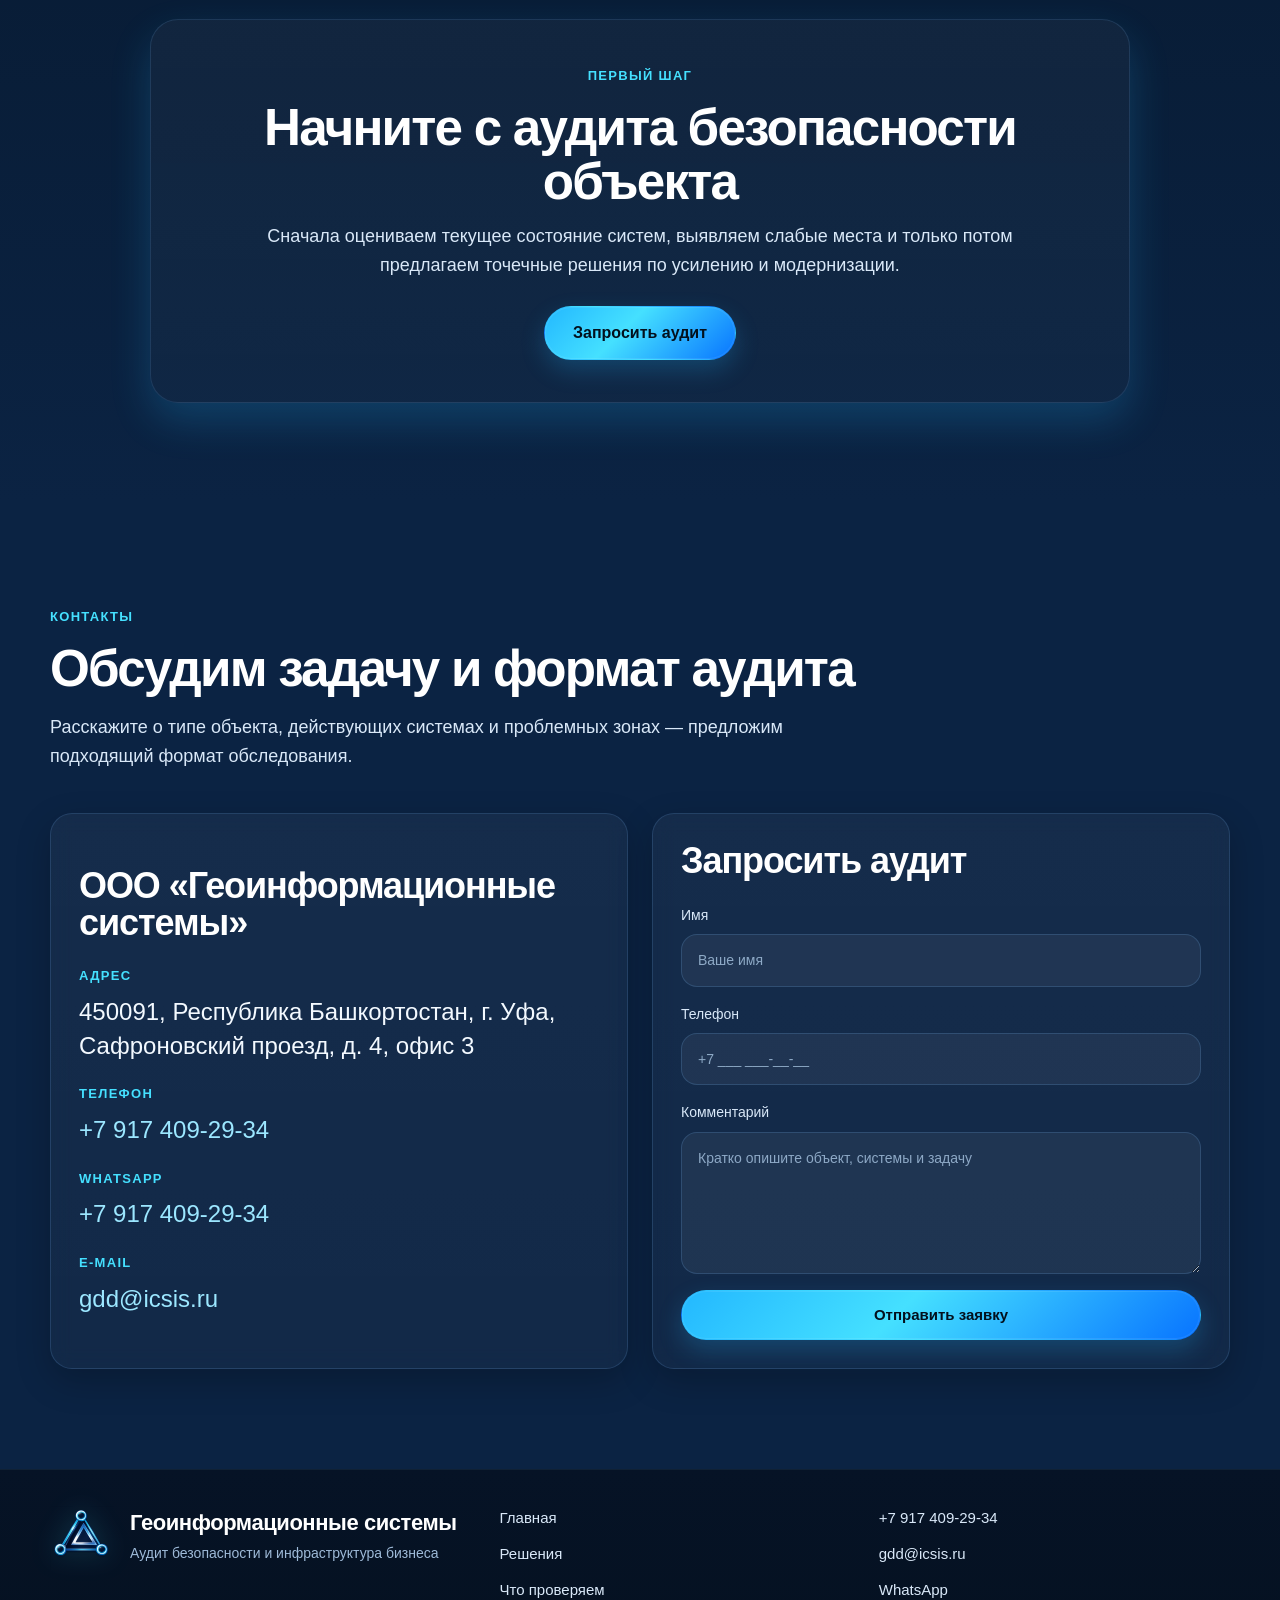
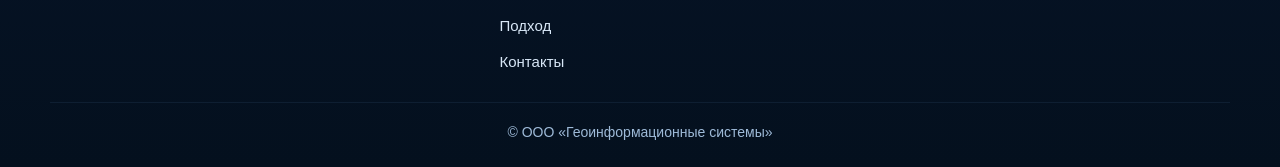
==== commit 79f4cd09: "Update index.html" ====
--- a/index.html
+++ b/index.html
@@ -3,10 +3,10 @@
 <head>
   <meta charset="UTF-8" />
   <meta name="viewport" content="width=device-width, initial-scale=1.0" />
-  <title>ООО «Геоинформационные системы»</title>
+  <title>Аудит безопасности объекта | ООО «Геоинформационные системы»</title>
   <meta
     name="description"
-    content="ООО «Геоинформационные системы». Инфраструктура бизнеса: безопасность, связь, автоматизация."
+    content="Аудит безопасности объекта: обследование систем, выявление слабых мест, оценка рисков и программа дальнейшего усиления объекта без лишней замены оборудования."
   />
   <link rel="stylesheet" href="style.css" />
 </head>
@@ -23,24 +23,24 @@
         </div>
         <div class="brand-text">
           <span class="brand-title">Геоинформационные системы</span>
-          <span class="brand-subtitle">Инфраструктура бизнеса</span>
+          <span class="brand-subtitle">Аудит и инфраструктура безопасности</span>
         </div>
       </a>
 
       <nav class="main-nav" aria-label="Основная навигация">
         <a href="#hero">Главная</a>
         <a href="#solutions">Решения</a>
-        <a href="#services">Услуги</a>
-        <a href="#about">О компании</a>
+        <a href="#services">Что проверяем</a>
+        <a href="#about">Подход</a>
         <a href="#contacts">Контакты</a>
       </nav>
 
-      <a class="button button-primary header-button" href="#contacts">Оставить заявку</a>
+      <a class="button button-primary header-button" href="#contacts">Запросить аудит</a>
     </div>
   </header>
 
   <main id="top">
-    <section class="hero" id="hero">
+    <section class="hero hero-audit" id="hero">
       <div class="hero-bg-grid"></div>
       <div class="hero-bg-glow hero-bg-glow-1"></div>
       <div class="hero-bg-glow hero-bg-glow-2"></div>
@@ -48,89 +48,87 @@
       <div class="container hero-container hero-container-split">
         <div class="hero-content">
           <div class="hero-title-block">
-            <h1>Инфраструктура бизнеса: безопасность, связь, автоматизация</h1>
-          </div>
-
-          <p class="hero-description">
-            Проектируем, внедряем и объединяем в единый управляемый контур системы
-            безопасности, корпоративной связи, ИТ-инфраструктуры и цифрового контроля
-            ключевых процессов.
+            <span class="section-label hero-kicker">Флагманский продукт</span>
+            <h1>Аудит безопасности объекта</h1>
+          </div>
+
+          <p class="hero-description hero-description-audit">
+            Проводим аудит текущей системы, выявляем слабые места и формируем понятную
+            программу дальнейшего усиления объекта.
+          </p>
+
+          <p class="hero-lead">
+            Проверяем не только наличие оборудования, но и то, как реально работает
+            объект: камеры, архивы, доступы, подрядчики, серверные и критичные зоны,
+            охрана, связь и уязвимости в ежедневной эксплуатации.
           </p>
 
           <div class="hero-buttons">
-            <a class="button button-primary button-primary-large" href="#contacts">Оставить заявку</a>
-            <a class="button button-secondary" href="#solutions">Наши решения</a>
+            <a class="button button-primary button-primary-large" href="#contacts">Запросить аудит</a>
+            <a class="button button-secondary" href="#process">Как проходит работа</a>
           </div>
 
           <div class="hero-tags">
-            <span>Безопасность объектов</span>
-            <span>Корпоративная связь</span>
-            <span>CRM и автоматизация</span>
-            <span>Защита критичных ИТ-зон</span>
+            <span>Слабые зоны и риски</span>
+            <span>Серверные и ИТ-зоны</span>
+            <span>Подрядчики и обслуживание</span>
+            <span>Программа модернизации</span>
           </div>
         </div>
 
         <div class="hero-visual">
           <div class="hero-visual-frame">
-          <div class="hero-logo-card">
-  <img
-    src="images/logo.png"
-    alt="Логотип Геоинформационные системы"
-    class="hero-main-logo"
-  />
-
-  <svg class="logo-light-overlay" viewBox="0 0 1000 1000" aria-hidden="true">
-    <defs>
-      <filter id="logoGlow" x="-200%" y="-200%" width="400%" height="400%">
-        <feGaussianBlur stdDeviation="8" result="blur"></feGaussianBlur>
-        <feMerge>
-          <feMergeNode in="blur"></feMergeNode>
-          <feMergeNode in="SourceGraphic"></feMergeNode>
-        </feMerge>
-      </filter>
-
-      <path
-        id="outerTrianglePath"
-        d="M 500 120 L 760 690 L 240 690 Z"
-        fill="none"
-      ></path>
-    </defs>
-
-    <circle class="logo-light-glow" r="16" filter="url(#logoGlow)">
-      <animateMotion
-        dur="7s"
-        repeatCount="indefinite"
-        rotate="auto"
-      >
-        <mpath href="#outerTrianglePath"></mpath>
-      </animateMotion>
-
-      <animate
-        attributeName="fill"
-        values="#ffffff; #23b8ff; #0a1630; #ffffff"
-        dur="7s"
-        repeatCount="indefinite"
-      ></animate>
-    </circle>
-
-    <circle class="logo-light-core" r="7">
-      <animateMotion
-        dur="7s"
-        repeatCount="indefinite"
-        rotate="auto"
-      >
-        <mpath href="#outerTrianglePath"></mpath>
-      </animateMotion>
-
-      <animate
-        attributeName="fill"
-        values="#ffffff; #45e0ff; #11284f; #ffffff"
-        dur="7s"
-        repeatCount="indefinite"
-      ></animate>
-    </circle>
-  </svg>
-</div>
+            <div class="hero-logo-card">
+              <img
+                src="images/logo.png"
+                alt="Логотип Геоинформационные системы"
+                class="hero-main-logo"
+              />
+
+              <svg class="logo-light-overlay" viewBox="0 0 1000 1000" aria-hidden="true">
+                <defs>
+                  <filter id="logoGlow" x="-200%" y="-200%" width="400%" height="400%">
+                    <feGaussianBlur stdDeviation="8" result="blur"></feGaussianBlur>
+                    <feMerge>
+                      <feMergeNode in="blur"></feMergeNode>
+                      <feMergeNode in="SourceGraphic"></feMergeNode>
+                    </feMerge>
+                  </filter>
+
+                  <path
+                    id="outerTrianglePath"
+                    d="M 500 120 L 760 690 L 240 690 Z"
+                    fill="none"
+                  ></path>
+                </defs>
+
+                <circle class="logo-light-glow" r="16" filter="url(#logoGlow)">
+                  <animateMotion dur="7s" repeatCount="indefinite" rotate="auto">
+                    <mpath href="#outerTrianglePath"></mpath>
+                  </animateMotion>
+
+                  <animate
+                    attributeName="fill"
+                    values="#ffffff; #23b8ff; #0a1630; #ffffff"
+                    dur="7s"
+                    repeatCount="indefinite"
+                  ></animate>
+                </circle>
+
+                <circle class="logo-light-core" r="7">
+                  <animateMotion dur="7s" repeatCount="indefinite" rotate="auto">
+                    <mpath href="#outerTrianglePath"></mpath>
+                  </animateMotion>
+
+                  <animate
+                    attributeName="fill"
+                    values="#ffffff; #45e0ff; #11284f; #ffffff"
+                    dur="7s"
+                    repeatCount="indefinite"
+                  ></animate>
+                </circle>
+              </svg>
+            </div>
           </div>
         </div>
       </div>
@@ -139,113 +137,146 @@
     <section class="section section-about" id="about">
       <div class="container narrow">
         <div class="section-heading section-heading-tight">
-          <span class="section-label">О компании</span>
-          <h2>Интегратор инженерной, коммуникационной и цифровой инфраструктуры</h2>
+          <span class="section-label">Подход</span>
+          <h2>Сначала разбираемся в фактическом состоянии объекта, потом предлагаем решения</h2>
         </div>
 
         <div class="text-columns">
           <p>
-            ООО «Геоинформационные системы» помогает бизнесу выстраивать управляемую
-            инфраструктуру: безопасность объектов, связь, серверные и телеком-зоны,
-            CRM, автоматизацию коммуникаций и контроль ключевых процессов.
+            ООО «Геоинформационные системы» помогает бизнесу не с покупки оборудования,
+            а с понимания реальной ситуации на объекте. Мы проводим аудит текущей
+            системы, оцениваем уязвимости, проверяем работоспособность ключевых узлов
+            и показываем, где заканчивается ощущение контроля и начинается реальный риск.
           </p>
           <p>
-            Мы не просто внедряем отдельные системы. Мы собираем единый рабочий контур,
-            в котором инженерные, коммуникационные и цифровые решения работают
-            согласованно и под контролем.
+            По итогам обследования клиент получает не абстрактный технический отчёт,
+            а понятную картину: что реально работает, где есть слабые места, что нужно
+            исправить в первую очередь и какие меры дадут реальный эффект без хаотичных
+            вложений и лишней замены оборудования.
           </p>
         </div>
       </div>
     </section>
 
     <section class="section section-solutions" id="solutions">
-  <div class="container">
-    <div class="section-heading">
-      <span class="section-label">Решения</span>
-      <h2>Ключевые решения для бизнеса</h2>
-      <p>
-        Фокусируемся на продуктах, которые помогают бизнесу не просто установить системы,
-        а выстроить управляемый, устойчивый и понятный контур работы.
-      </p>
-    </div>
-
-    <div class="cards-grid cards-grid-3">
-      <a class="card solution-card solution-link-card" href="audit-bezopasnosti-obekta.html">
-        <img src="images/audit.png" alt="Аудит безопасности объекта" class="solution-image">
-        <div class="solution-content">
-          <h3>Аудит безопасности объекта</h3>
-          <p>Выявляем слабые зоны, оцениваем действующие системы и формируем практическую дорожную карту модернизации.</p>
-        </div>
-      </a>
-
-      <a class="card solution-card solution-link-card" href="informatsionnaya-bezopasnost-servernykh-i-it-zon.html">
-        <img src="images/server-security.png" alt="Информационная безопасность серверных и критичных ИТ-зон" class="solution-image">
-        <div class="solution-content">
-          <h3>Информационная безопасность</h3>
-          <p>Защищаем серверные, телеком-зоны и критичную ИТ-инфраструктуру: снижаем риск хакерских атак, утечки данных, несанкционированного доступа и физической потери ключевых узлов бизнеса.</p>
-        </div>
-      </a>
-
-    <a class="card solution-card solution-link-card" href="vneshniy-otdel-tekhnicheskoy-bezopasnosti.html">
-  <img src="images/external-security-office.png" alt="Внешний отдел технической безопасности" class="solution-image">
-  <div class="solution-content">
-    <h3>Внешний отдел технической безопасности</h3>
-    <p>Берём на себя функции внешнего технического блока: координируем подрядчиков, контролируем системы безопасности и связи, помогаем развивать инженерный контур объекта без лишней нагрузки на бизнес.</p>
-  </div>
-</a>
-
-      <article class="card solution-card">
-        <img src="images/ip-telephony.png" alt="IP-телефония и корпоративная связь" class="solution-image">
-        <div class="solution-content">
-          <h3>IP-телефония и корпоративная связь</h3>
-          <p>Строим управляемую телефонную инфраструктуру, внутреннюю связь и логичную маршрутизацию коммуникаций.</p>
-        </div>
-      </article>
-
-      <article class="card solution-card">
-        <img src="images/crm-automation.png" alt="CRM и автоматизация коммуникаций" class="solution-image">
-        <div class="solution-content">
-          <h3>CRM и автоматизация коммуникаций</h3>
-          <p>Настраиваем цифровые процессы, обработку обращений, уведомления, ботов и контроль заявок.</p>
-        </div>
-      </article>
-
-      <article class="card solution-card">
-        <img src="images/anti-loss-control.png" alt="Антипотери и управленческий контроль" class="solution-image">
-        <div class="solution-content">
-          <h3>Антипотери и управленческий контроль</h3>
-          <p>Используем видео, доступ, CRM и связь как инструмент снижения потерь и наведения порядка.</p>
-        </div>
-      </article>
-
-      <article class="card solution-card solution-card-wide">
-        <img src="images/project-office.png" alt="Проектный офис по инфраструктуре бизнеса" class="solution-image solution-image-wide">
-        <div class="solution-content">
-          <h3>Проектный офис по инфраструктуре бизнеса</h3>
-          <p>Собираем безопасность, связь, ИТ-зоны и цифровые процессы в единый управляемый контур, координируем внедрение и стыковку решений.</p>
-        </div>
-      </article>
-    </div>
-  </div>
-</section>
+      <div class="container">
+        <div class="section-heading">
+          <span class="section-label">Решения</span>
+          <h2>Решения по итогам аудита</h2>
+          <p>
+            Аудит — это первый этап. Дальше мы помогаем бизнесу усиливать объект
+            точечно, по приоритетам и в рамках понятной программы дальнейших действий.
+          </p>
+        </div>
+
+        <div class="cards-grid cards-grid-3">
+          <a class="card solution-card solution-link-card solution-card-featured" href="audit-bezopasnosti-obekta.html">
+            <img src="images/audit.png" alt="Аудит безопасности объекта" class="solution-image">
+            <div class="solution-content">
+              <span class="solution-badge">Флагман</span>
+              <h3>Аудит безопасности объекта</h3>
+              <p>
+                Выявляем слабые зоны, оцениваем действующие системы, проверяем уязвимости
+                и формируем практическую программу дальнейшего усиления объекта.
+              </p>
+            </div>
+          </a>
+
+          <a class="card solution-card solution-link-card" href="informatsionnaya-bezopasnost-servernykh-i-it-zon.html">
+            <img src="images/server-security.png" alt="Информационная безопасность серверных и критичных ИТ-зон" class="solution-image">
+            <div class="solution-content">
+              <h3>Информационная безопасность</h3>
+              <p>
+                Защищаем серверные, телеком-зоны и критичную ИТ-инфраструктуру:
+                снижаем риск хакерских атак, утечки данных, несанкционированного доступа
+                и физической потери ключевых узлов бизнеса.
+              </p>
+            </div>
+          </a>
+
+          <a class="card solution-card solution-link-card" href="vneshniy-otdel-tekhnicheskoy-bezopasnosti.html">
+            <img src="images/external-security-office.png" alt="Внешний отдел технической безопасности" class="solution-image">
+            <div class="solution-content">
+              <h3>Внешний отдел технической безопасности</h3>
+              <p>
+                Берём на себя функции внешнего технического блока: координируем
+                подрядчиков, контролируем системы безопасности и связи, помогаем
+                развивать инженерный контур объекта без лишней нагрузки на бизнес.
+              </p>
+            </div>
+          </a>
+
+          <article class="card solution-card">
+            <img src="images/ip-telephony.png" alt="IP-телефония и корпоративная связь" class="solution-image">
+            <div class="solution-content">
+              <h3>IP-телефония и корпоративная связь</h3>
+              <p>
+                Строим управляемую телефонную инфраструктуру: внутренняя связь,
+                маршрутизация звонков, распределение обращений и удобная логика
+                коммуникаций для бизнеса.
+              </p>
+            </div>
+          </article>
+
+          <article class="card solution-card">
+            <img src="images/crm-automation.png" alt="CRM и автоматизация коммуникаций" class="solution-image">
+            <div class="solution-content">
+              <h3>CRM и автоматизация коммуникаций</h3>
+              <p>
+                Настраиваем цифровые процессы, обработку обращений, уведомления, ботов
+                и контроль заявок там, где это действительно усиливает управляемость
+                объекта и бизнеса.
+              </p>
+            </div>
+          </article>
+
+          <article class="card solution-card">
+            <img src="images/anti-loss-control.png" alt="Антипотери и управленческий контроль" class="solution-image">
+            <div class="solution-content">
+              <h3>Антипотери и управленческий контроль</h3>
+              <p>
+                Используем видео, доступ, связь и цифровые процессы как инструмент
+                снижения потерь, наведения порядка и контроля ключевых зон риска.
+              </p>
+            </div>
+          </article>
+
+          <article class="card solution-card solution-card-wide">
+            <img src="images/project-office.png" alt="Проектный офис по инфраструктуре бизнеса" class="solution-image solution-image-wide">
+            <div class="solution-content">
+              <h3>Проектирование и интеграция решений</h3>
+              <p>
+                Собираем безопасность, связь, ИТ-зоны и цифровые процессы в единый
+                управляемый контур, координируем внедрение, модернизацию и стыковку решений
+                по итогам обследования объекта.
+              </p>
+            </div>
+          </article>
+        </div>
+      </div>
+    </section>
 
     <section class="section section-services" id="services">
       <div class="container">
         <div class="section-heading">
-          <span class="section-label">Услуги</span>
-          <h2>Услуги и направления</h2>
+          <span class="section-label">Что проверяем</span>
+          <h2>Что обследуем и усиливаем в рамках работы</h2>
+          <p>
+            Смотрим объект как единую систему, а не как набор разрозненных подрядчиков,
+            камер, доступов и отдельных технических узлов.
+          </p>
         </div>
 
         <div class="services-columns">
           <article class="service-list card">
             <h3>Системы безопасности</h3>
             <ul>
-              <li>Видеонаблюдение</li>
-              <li>СКУД</li>
+              <li>Видеонаблюдение и архивы записей</li>
+              <li>СКУД и доступы сотрудников</li>
               <li>ОПС и оповещение</li>
               <li>Периметральная защита</li>
+              <li>Охрана и регламенты реагирования</li>
               <li>Дооснащение и модернизация</li>
-              <li>Техническое обслуживание</li>
             </ul>
           </article>
 
@@ -253,18 +284,20 @@
             <h3>Связь и телеком</h3>
             <ul>
               <li>Корпоративная IP-телефония</li>
+              <li>Внутренняя связь и маршрутизация</li>
+              <li>Телеком-инфраструктура</li>
               <li>ВКС и переговорные</li>
-              <li>Внутренняя связь</li>
-              <li>Телеком-инфраструктура</li>
+              <li>Логика распределения обращений</li>
+              <li>Коммуникационная устойчивость</li>
             </ul>
           </article>
 
           <article class="service-list card">
             <h3>ИТ и цифровая инфраструктура</h3>
             <ul>
-              <li>Защита серверных и телеком-комнат</li>
-              <li>Защита критичных ИТ-зон</li>
-              <li>CRM</li>
+              <li>Серверные и телеком-комнаты</li>
+              <li>Критичные ИТ-зоны и доступы</li>
+              <li>CRM и цифровые процессы</li>
               <li>Автоматизация коммуникаций</li>
               <li>KPI и управленческий контроль</li>
               <li>Интеграция решений в единый контур</li>
@@ -277,37 +310,37 @@
     <section class="section section-benefits">
       <div class="container">
         <div class="section-heading">
-          <span class="section-label">Преимущества</span>
-          <h2>Почему бизнес работает с нами</h2>
+          <span class="section-label">Результат</span>
+          <h2>Что получает бизнес по итогам работы</h2>
         </div>
 
         <div class="benefits-grid">
           <article class="benefit-item card">
-            <h3>Системный подход</h3>
-            <p>
-              Рассматриваем объект и процессы как единую среду, а не как набор
-              отдельных задач и разрозненных исполнителей.
+            <h3>Понятную картину по объекту</h3>
+            <p>
+              Показываем, что реально работает, где есть слабые зоны, какие уязвимости
+              накопились и что требует внимания в первую очередь.
             </p>
           </article>
 
           <article class="benefit-item card">
-            <h3>Управленческая логика</h3>
-            <p>
-              Оцениваем не только оборудование, но и риски, потери, управляемость
-              и дальнейшее развитие инфраструктуры.
+            <h3>Независимую оценку рисков</h3>
+            <p>
+              Смотрим на объект без формального обслуживания и без попытки с порога
+              навязать лишнюю замену оборудования.
             </p>
           </article>
 
           <article class="benefit-item card">
-            <h3>Комплексная интеграция</h3>
-            <p>
-              Безопасность, связь, ИТ-зоны и автоматизация работают согласованно,
-              а не существуют отдельно друг от друга.
+            <h3>Понятную программу действий</h3>
+            <p>
+              Формируем приоритеты, дорожную карту, технические рекомендации и основу
+              для взвешенных решений по модернизации.
             </p>
           </article>
 
           <article class="benefit-item card">
-            <h3>Координация подрядчиков</h3>
+            <h3>Координацию подрядчиков</h3>
             <p>
               При необходимости берём на себя управление контуром работ и стыковку
               исполнителей на всех этапах проекта.
@@ -315,60 +348,75 @@
           </article>
 
           <article class="benefit-item card">
-            <h3>Ориентация на результат</h3>
-            <p>
-              Наша задача не просто внедрить систему, а сделать инфраструктуру
-              понятной, рабочей и управляемой.
+            <h3>Снижение хаоса и потерь</h3>
+            <p>
+              Помогаем навести порядок в доступах, архивах, обслуживании, регламентах,
+              ИТ-зонах и критичных точках бизнеса.
             </p>
           </article>
 
           <article class="benefit-item card">
-            <h3>Прозрачность решений</h3>
-            <p>
-              Формируем понятную логику проекта: что внедряется, зачем это нужно
-              и какой эффект бизнес получает на практике.
-            </p>
-          </article>
-        </div>
-      </div>
-    </section>
-
-    <section class="section section-process">
+            <h3>Основание для развития объекта</h3>
+            <p>
+              Аудит становится стартовой точкой для внедрения решений, которые реально
+              нужны объекту, а не просто красиво выглядят в коммерческом предложении.
+            </p>
+          </article>
+        </div>
+      </div>
+    </section>
+
+    <section class="section section-process" id="process">
       <div class="container">
         <div class="section-heading">
-          <span class="section-label">Подход к работе</span>
-          <h2>Как строится работа</h2>
+          <span class="section-label">Как строится работа</span>
+          <h2>Понятная логика от обследования до внедрения</h2>
         </div>
 
         <div class="process-grid">
           <article class="process-step card">
             <span class="step-number">01</span>
-            <h3>Анализ задачи</h3>
-            <p>Разбираем объект, процессы, инфраструктуру и реальные потребности бизнеса.</p>
-          </article>
-
-          <article class="process-step card">
+            <h3>Первичный разбор объекта</h3>
+            <p>
+              Разбираем состав объекта, инфраструктуру, действующие системы и реальные
+              задачи бизнеса.
+            </p>
+          </article>
+
+          <article class="process-step card process-step-accent">
             <span class="step-number">02</span>
-            <h3>Аудит и обследование</h3>
-            <p>Определяем слабые зоны, точки роста и приоритеты внедрения.</p>
+            <h3>Аудит и выявление слабых мест</h3>
+            <p>
+              Проверяем текущее состояние систем, архивов, доступов, подрядчиков,
+              серверных и других критичных зон.
+            </p>
           </article>
 
           <article class="process-step card">
             <span class="step-number">03</span>
-            <h3>Проектирование решения</h3>
-            <p>Формируем архитектуру, состав работ и логику интеграции.</p>
+            <h3>Карта рисков и приоритетов</h3>
+            <p>
+              Формируем понятную оценку рисков и определяем, какие меры действительно
+              нужны объекту в первую очередь.
+            </p>
           </article>
 
           <article class="process-step card">
             <span class="step-number">04</span>
-            <h3>Внедрение и координация</h3>
-            <p>Организуем выполнение работ, контролируем качество и сводим системы в единый контур.</p>
+            <h3>Модернизация и внедрение</h3>
+            <p>
+              Организуем реализацию решений, координируем работы и сводим системы
+              в единый рабочий контур.
+            </p>
           </article>
 
           <article class="process-step card">
             <span class="step-number">05</span>
             <h3>Сопровождение и развитие</h3>
-            <p>Поддерживаем, модернизируем и развиваем инфраструктуру в соответствии с задачами бизнеса.</p>
+            <p>
+              Поддерживаем, усиливаем и развиваем инфраструктуру по мере роста
+              объекта и изменения задач бизнеса.
+            </p>
           </article>
         </div>
       </div>
@@ -377,8 +425,8 @@
     <section class="section section-industries">
       <div class="container">
         <div class="section-heading">
-          <span class="section-label">Отрасли</span>
-          <h2>Решения для разных типов бизнеса</h2>
+          <span class="section-label">Кому подходит</span>
+          <h2>Решения для объектов, где есть инфраструктура, риски и ответственность</h2>
         </div>
 
         <div class="industry-tags">
@@ -393,14 +441,14 @@
     </section>
 
     <section class="section section-cta">
-      <div class="container narrow cta-box">
-        <span class="section-label">Итог</span>
-        <h2>Когда системы работают вместе, бизнес становится устойчивее</h2>
+      <div class="container narrow cta-box cta-box-audit">
+        <span class="section-label">Первый шаг</span>
+        <h2>Начните с аудита безопасности объекта</h2>
         <p>
-          ООО «Геоинформационные системы» помогает выстраивать инфраструктуру, в которой
-          безопасность, связь, доступ, контроль и процессы работают согласованно и поддаются управлению.
+          Сначала оцениваем текущее состояние систем, выявляем слабые места и только
+          потом предлагаем точечные решения по усилению и модернизации.
         </p>
-        <a class="button button-primary button-primary-large" href="#contacts">Оставить заявку</a>
+        <a class="button button-primary button-primary-large" href="#contacts">Запросить аудит</a>
       </div>
     </section>
 
@@ -408,8 +456,11 @@
       <div class="container">
         <div class="section-heading section-heading-contacts">
           <span class="section-label">Контакты</span>
-          <h2>Свяжитесь с нами</h2>
-          <p>Расскажите о задаче — подберём решение под объект, инфраструктуру и процессы бизнеса.</p>
+          <h2>Обсудим задачу и формат аудита</h2>
+          <p>
+            Расскажите о типе объекта, действующих системах и проблемных зонах —
+            предложим подходящий формат обследования.
+          </p>
         </div>
 
         <div class="contacts-grid contacts-grid-improved">
@@ -440,7 +491,7 @@
           </div>
 
           <div class="contact-card card contact-card-form">
-            <h3>Оставить заявку</h3>
+            <h3>Запросить аудит</h3>
             <form class="contact-form">
               <label>
                 Имя
@@ -454,7 +505,7 @@
 
               <label>
                 Комментарий
-                <textarea name="message" rows="5" placeholder="Кратко опишите задачу"></textarea>
+                <textarea name="message" rows="5" placeholder="Кратко опишите объект, системы и задачу"></textarea>
               </label>
 
               <button type="submit" class="button button-primary">Отправить заявку</button>
@@ -472,15 +523,15 @@
           <img src="images/logo.png" alt="Логотип Геоинформационные системы" class="footer-logo" />
           <div class="footer-brand-text">
             <strong>Геоинформационные системы</strong>
-            <span>Инфраструктура бизнеса: безопасность, связь, автоматизация</span>
+            <span>Аудит безопасности и инфраструктура бизнеса</span>
           </div>
         </div>
 
         <div class="footer-links">
           <a href="#hero">Главная</a>
           <a href="#solutions">Решения</a>
-          <a href="#services">Услуги</a>
-          <a href="#about">О компании</a>
+          <a href="#services">Что проверяем</a>
+          <a href="#about">Подход</a>
           <a href="#contacts">Контакты</a>
         </div>
 
@@ -498,5 +549,3 @@
   </footer>
 </body>
 </html>
-<!-- rebuild -->
-<!-- rebuild -->
--- a/style.css
+++ b/style.css
@@ -391,7 +391,7 @@
     linear-gradient(180deg, rgba(255, 255, 255, 0.03), rgba(255, 255, 255, 0.015)),
     radial-gradient(circle at 50% 50%, rgba(69, 224, 255, 0.12), transparent 58%);
   border: 1px solid rgba(123, 187, 255, 0.1);
-  overflow: hidden;
+  overflow: visible;
 }
 
 .hero-logo-card::before {
@@ -413,7 +413,33 @@
     drop-shadow(0 0 22px rgba(69, 224, 255, 0.22))
     drop-shadow(0 0 44px rgba(35, 184, 255, 0.14));
 }
-
+.logo-light-overlay {
+  position: absolute;
+  inset: 0;
+  width: 100%;
+  height: 100%;
+  z-index: 3;
+  pointer-events: none;
+  overflow: visible;
+}
+
+.logo-light-glow {
+  opacity: 0.95;
+}
+
+.logo-light-core {
+  opacity: 1;
+}
+
+@media (max-width: 980px) {
+  .logo-light-glow {
+    r: 12;
+  }
+
+  .logo-light-core {
+    r: 5;
+  }
+}
 .section {
   position: relative;
   padding: 100px 0;
